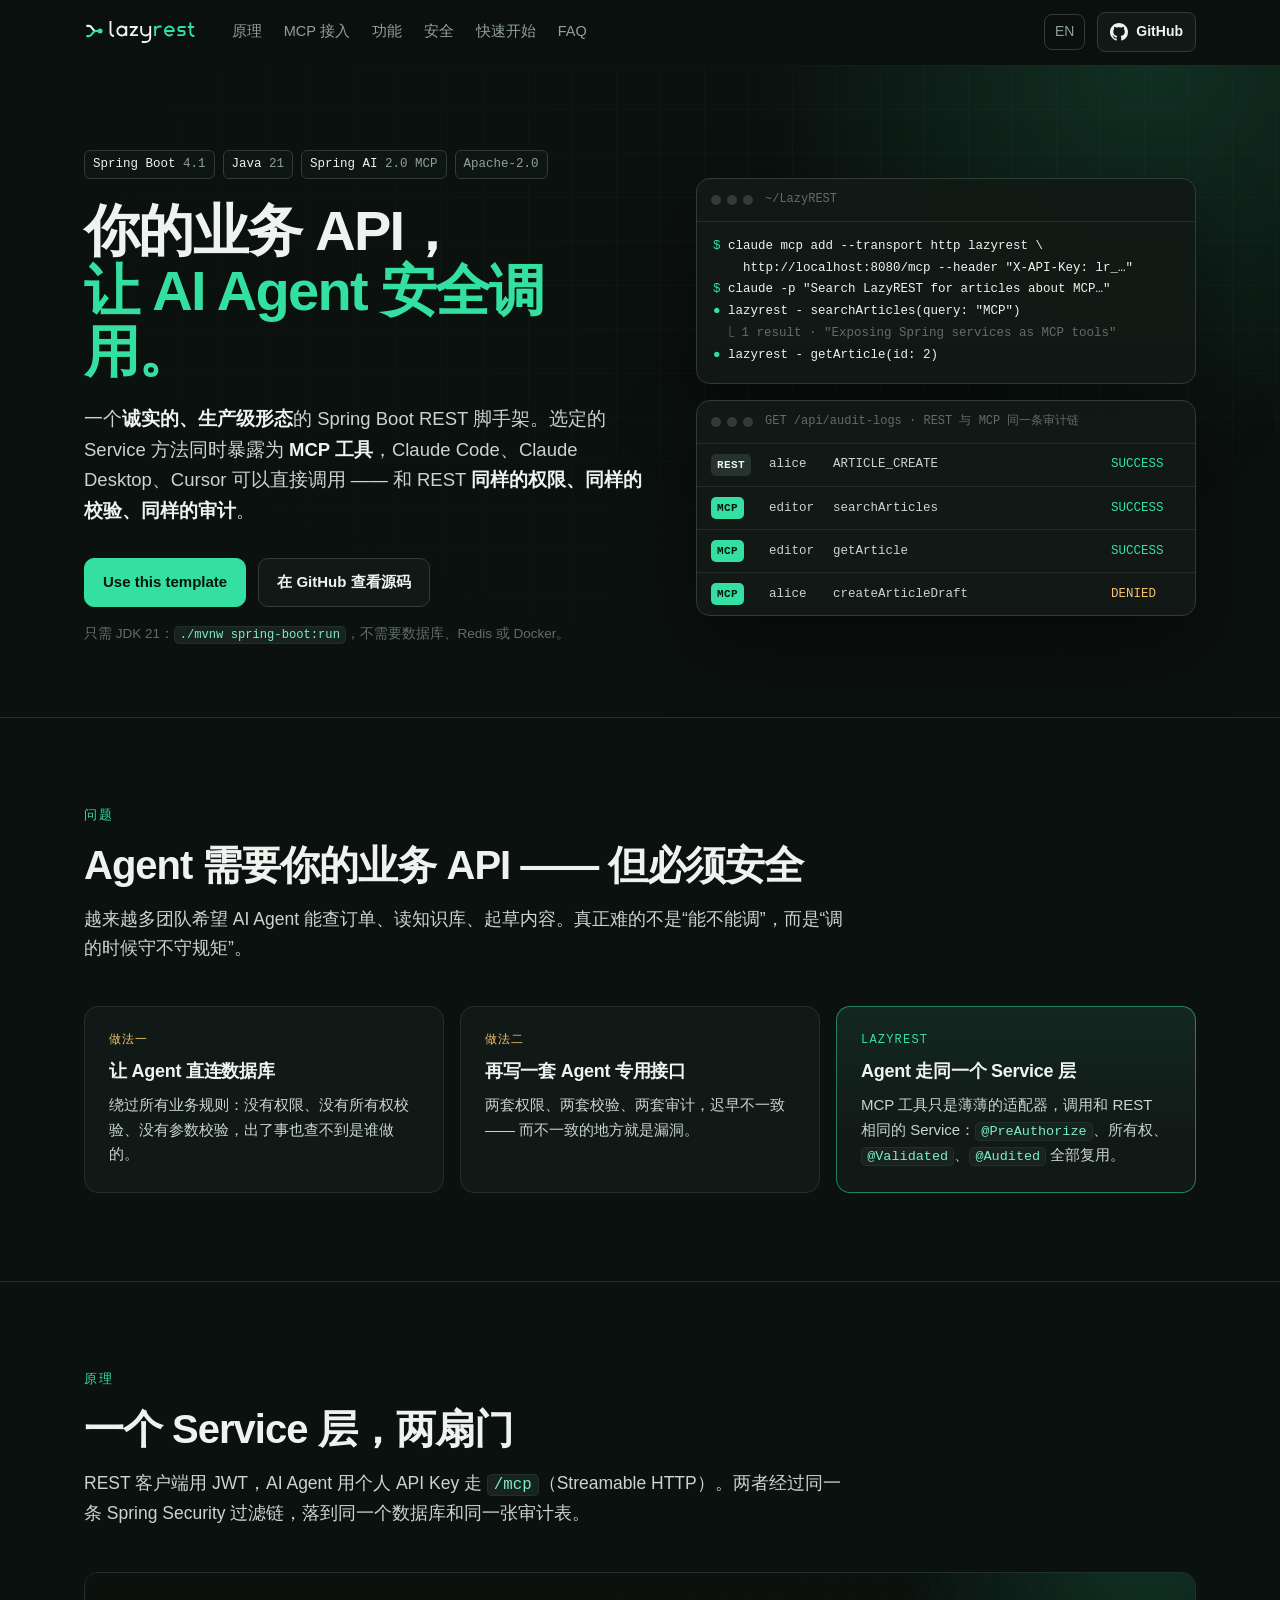
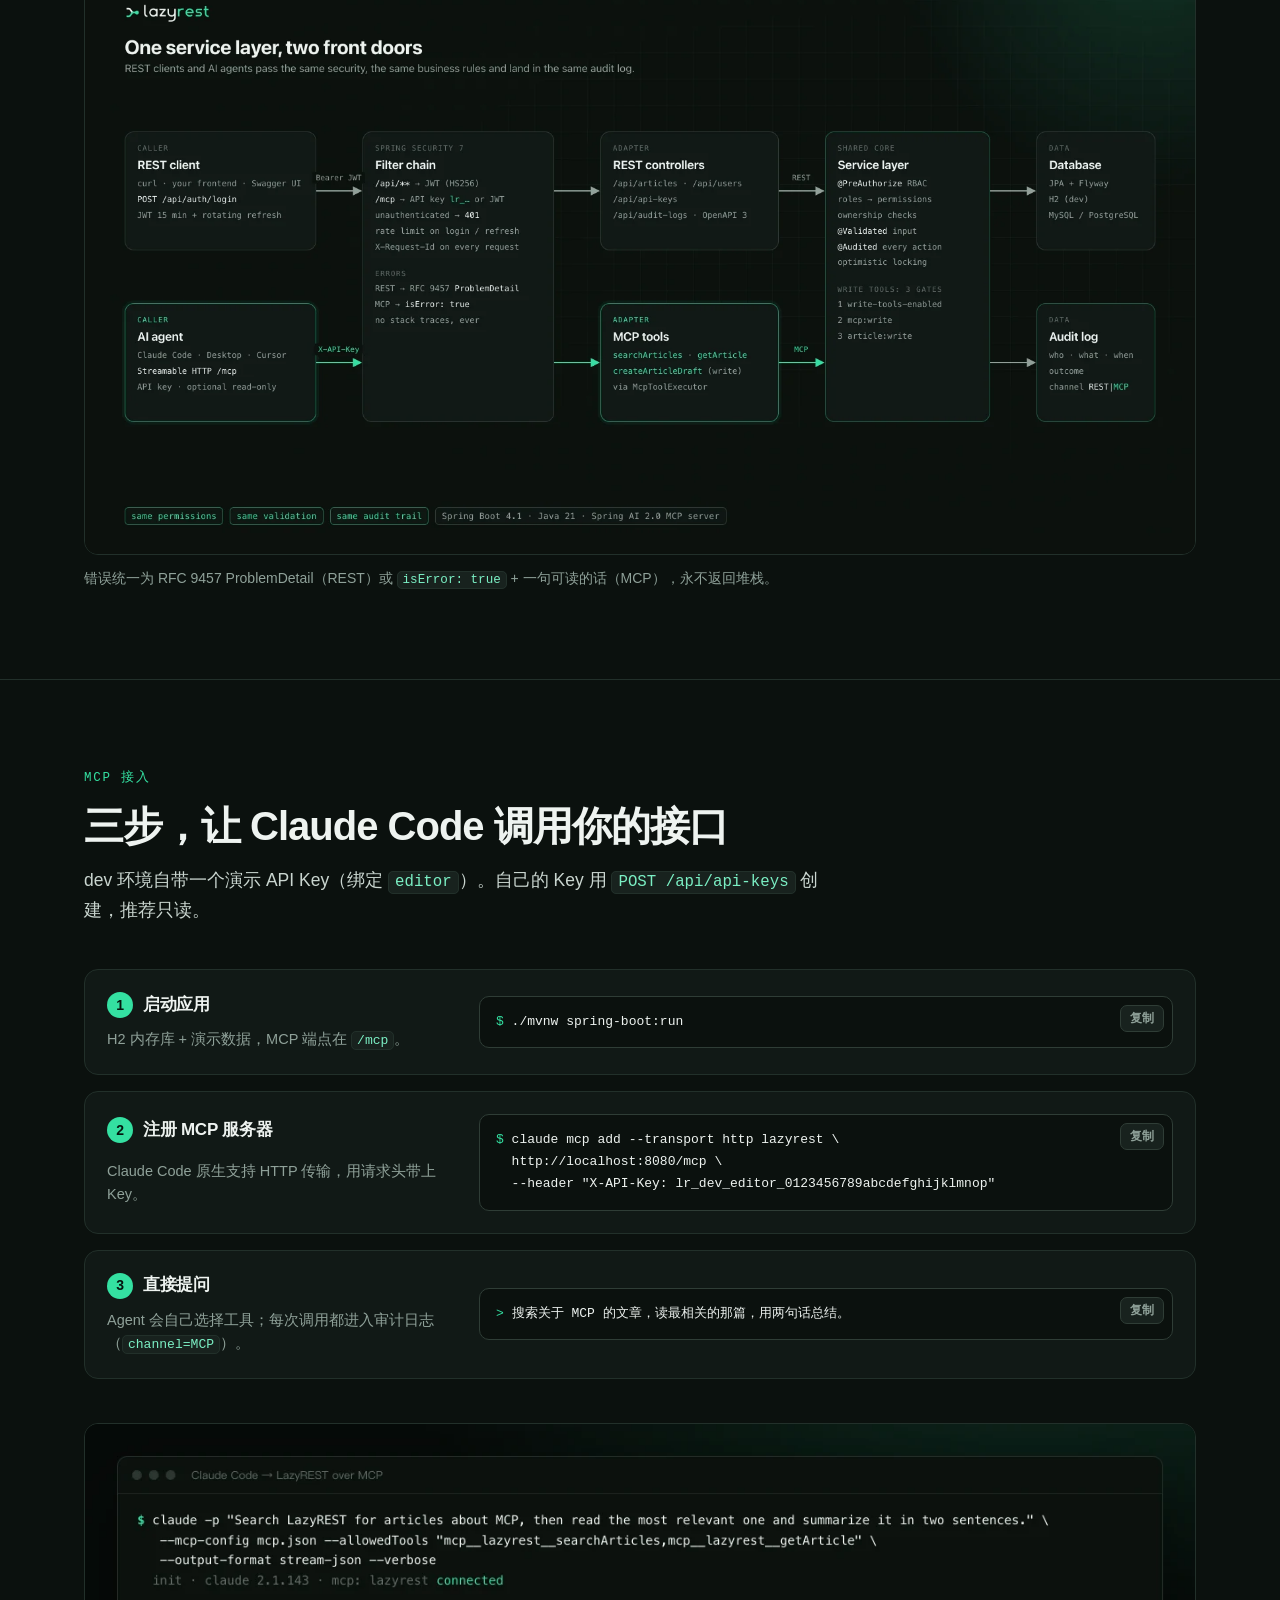
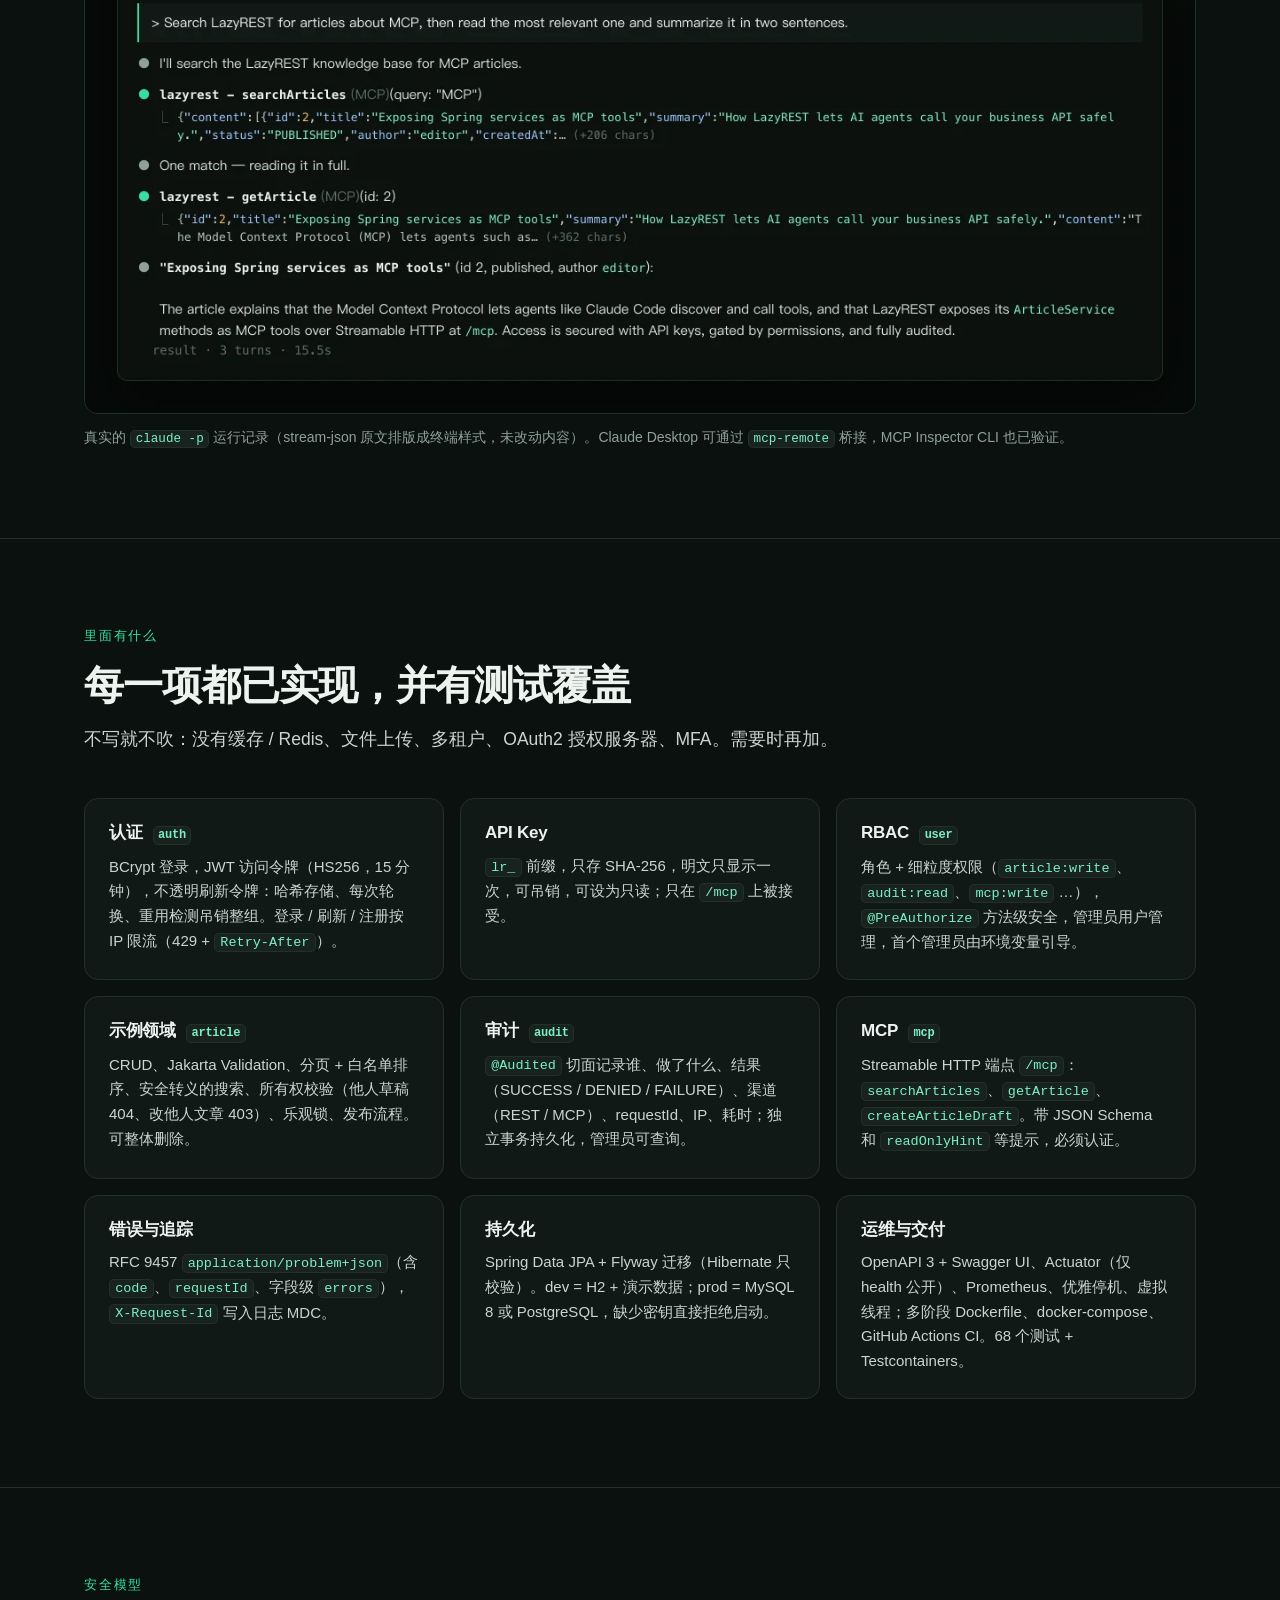
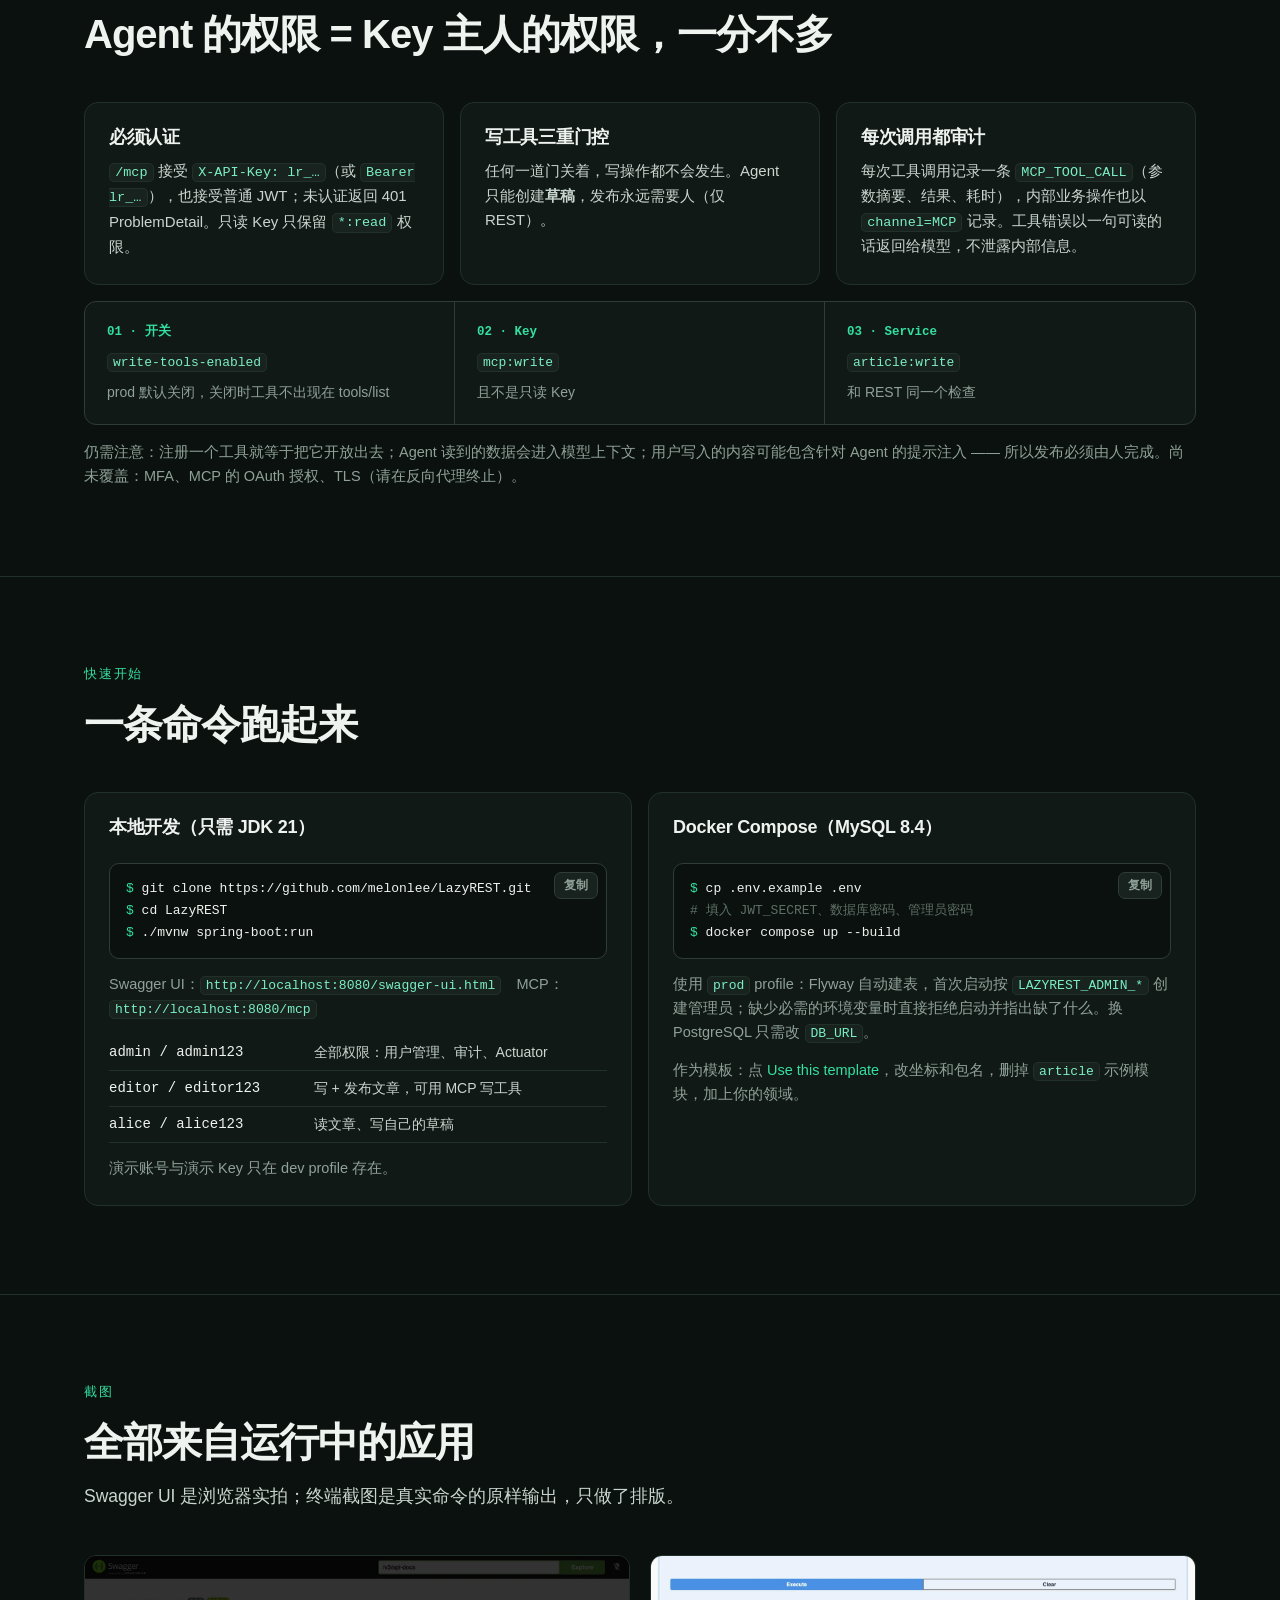
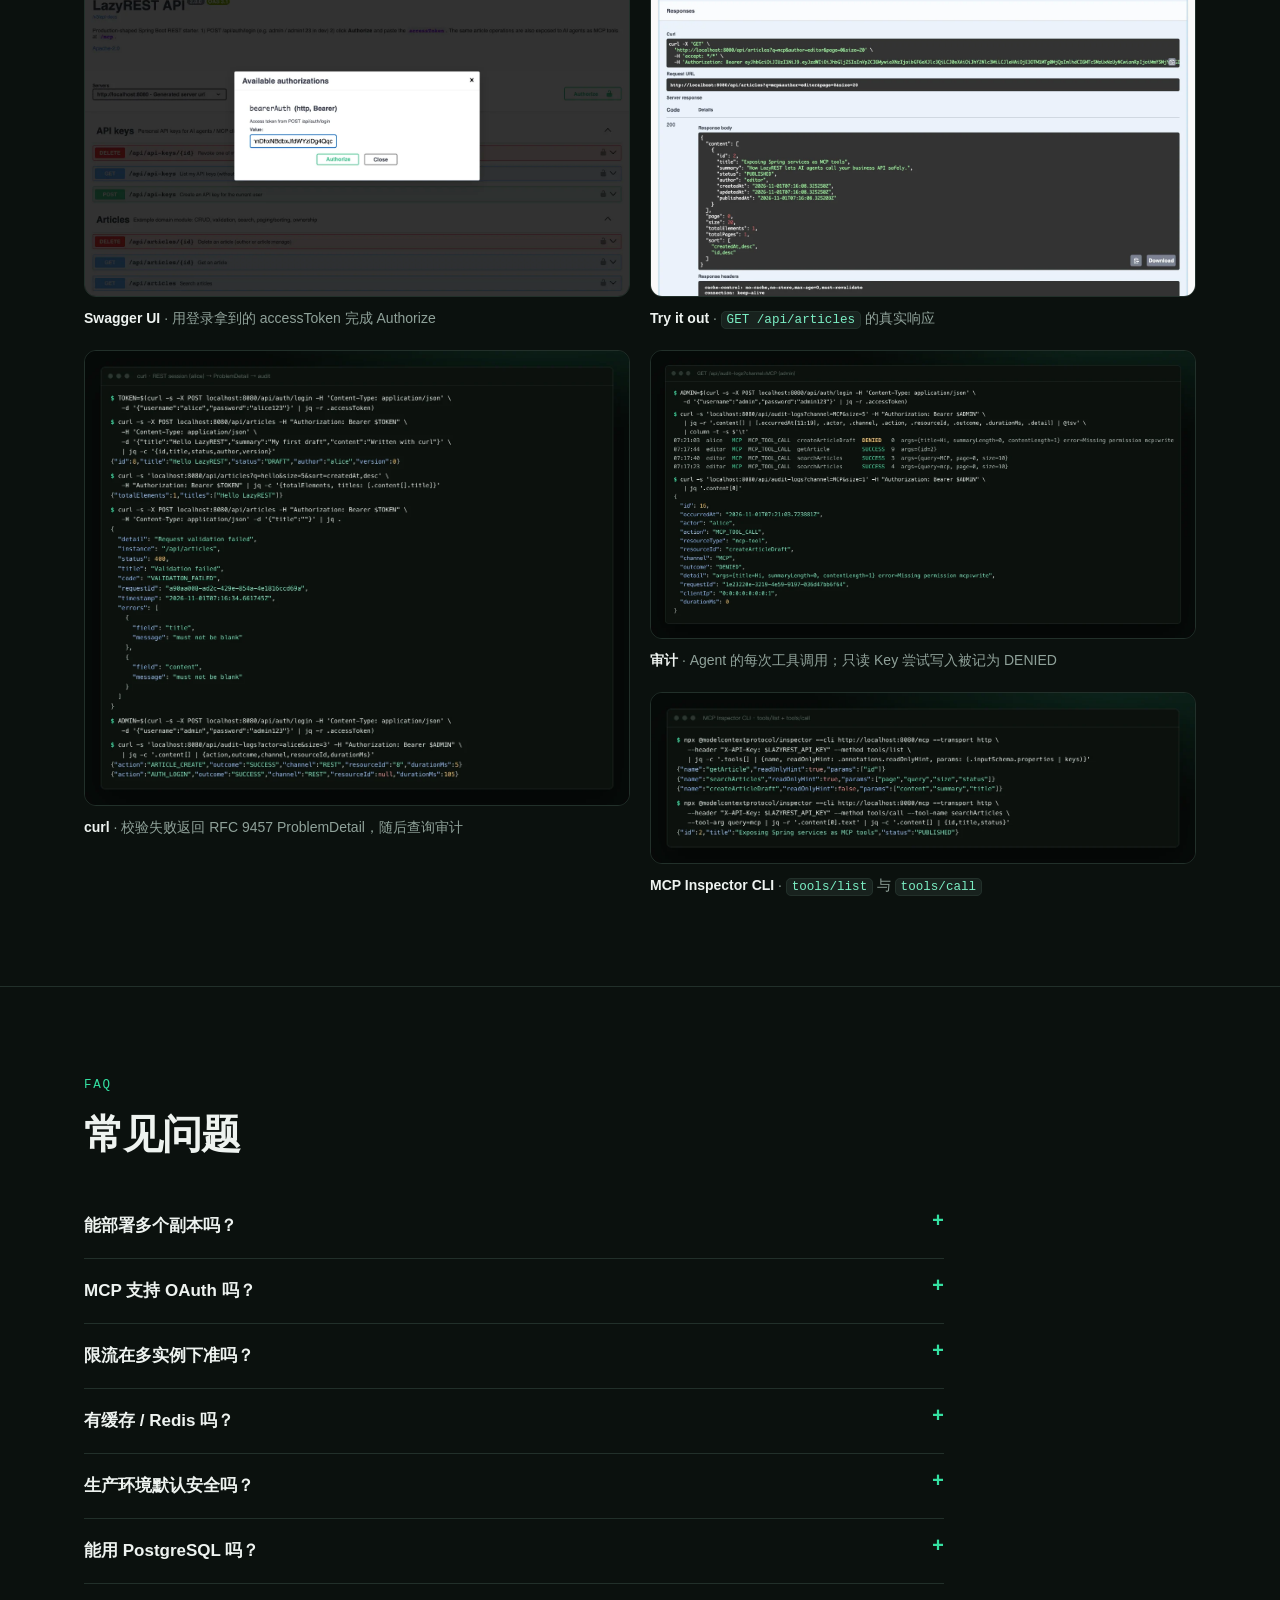
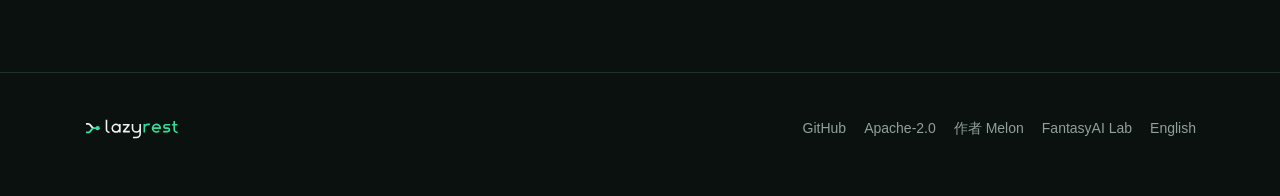
==== website/index.html @ a3464ba6 "feat(website): add static bilingual landing page (zh primary, en) No build step, no external request" ====
<!doctype html>
<html lang="zh-CN">
<head>
  <meta charset="utf-8" />
  <meta name="viewport" content="width=device-width, initial-scale=1" />
  <title>LazyREST：你的业务 API，让 AI Agent 安全调用 · Spring Boot + MCP 脚手架</title>
  <meta name="description" content="LazyREST 是一个诚实的、生产级形态的 Spring Boot 4.1 / Java 21 REST 脚手架：接口同时是 MCP 工具，Claude Code 等 AI Agent 可以安全调用 —— 同样的权限，同样的审计。JWT + 刷新令牌、API Key、RBAC、RFC 9457、Flyway、Docker，开箱即用。" />
  <meta name="theme-color" content="#0B110E" />
  <meta name="color-scheme" content="dark" />

  <link rel="canonical" href="https://melonlee.github.io/LazyREST/" />
  <link rel="alternate" hreflang="zh-CN" href="https://melonlee.github.io/LazyREST/" />
  <link rel="alternate" hreflang="en" href="https://melonlee.github.io/LazyREST/en/" />
  <link rel="alternate" hreflang="x-default" href="https://melonlee.github.io/LazyREST/" />
  <meta property="og:type" content="website" />
  <meta property="og:url" content="https://melonlee.github.io/LazyREST/" />
  <meta property="og:site_name" content="LazyREST" />
  <meta property="og:locale" content="zh_CN" />
  <meta property="og:locale:alternate" content="en_US" />
  <meta property="og:title" content="LazyREST：你的业务 API，让 AI Agent 安全调用" />
  <meta property="og:description" content="Spring Boot 4.1 REST 脚手架，接口同时是 MCP 工具 —— 同样的权限，同样的审计。" />
  <meta property="og:image" content="https://melonlee.github.io/LazyREST/assets/lazyrest-social-preview.png" />
  <meta property="og:image:width" content="1280" />
  <meta property="og:image:height" content="640" />
  <meta property="og:image:alt" content="LazyREST：Your REST API, ready for AI agents" />
  <meta name="twitter:card" content="summary_large_image" />
  <meta name="twitter:title" content="LazyREST：你的业务 API，让 AI Agent 安全调用" />
  <meta name="twitter:description" content="Spring Boot 4.1 REST 脚手架，接口同时是 MCP 工具 —— 同样的权限，同样的审计。" />
  <meta name="twitter:image" content="https://melonlee.github.io/LazyREST/assets/lazyrest-social-preview.png" />

  <link rel="icon" href="assets/favicon.svg" type="image/svg+xml" />
  <link rel="apple-touch-icon" href="assets/apple-touch-icon.png" />
  <link rel="stylesheet" href="assets/site.css" />
  <script src="assets/site.js" defer></script>
</head>
<body>
  <a class="skip" href="#main">跳到正文</a>

  <header class="site-header">
    <nav class="wrap nav" aria-label="主导航">
      <a class="brand" href="./" aria-label="LazyREST 首页"><img src="assets/lazyrest-logo-dark.svg" alt="LazyREST" width="124" height="29" /></a>
      <div class="nav-links">
        <a href="#how">原理</a>
        <a href="#mcp">MCP 接入</a>
        <a href="#inside">功能</a>
        <a href="#security">安全</a>
        <a href="#quickstart">快速开始</a>
        <a href="#faq">FAQ</a>
      </div>
      <div class="nav-right">
        <a class="lang" href="en/" hreflang="en" lang="en">EN</a>
        <a class="btn sm" href="https://github.com/melonlee/LazyREST">
          <svg viewBox="0 0 16 16" aria-hidden="true"><path fill="currentColor" d="M8 0C3.58 0 0 3.58 0 8c0 3.54 2.29 6.53 5.47 7.59.4.07.55-.17.55-.38 0-.19-.01-.82-.01-1.49-2.01.37-2.53-.49-2.69-.94-.09-.23-.48-.94-.82-1.13-.28-.15-.68-.52-.01-.53.63-.01 1.08.58 1.23.82.72 1.21 1.87.87 2.33.66.07-.52.28-.87.51-1.07-1.78-.2-3.64-.89-3.64-3.95 0-.87.31-1.59.82-2.15-.08-.2-.36-1.02.08-2.12 0 0 .67-.21 2.2.82.64-.18 1.32-.27 2-.27.68 0 1.36.09 2 .27 1.53-1.04 2.2-.82 2.2-.82.44 1.1.16 1.92.08 2.12.51.56.82 1.27.82 2.15 0 3.07-1.87 3.75-3.65 3.95.29.25.54.73.54 1.48 0 1.07-.01 1.93-.01 2.2 0 .21.15.46.55.38A8.013 8.013 0 0016 8c0-4.42-3.58-8-8-8z"/></svg>
          <span class="gh-text">GitHub</span>
        </a>
      </div>
    </nav>
  </header>

  <main id="main">
    <div class="hero">
      <div class="wrap">
        <div>
          <div class="eyebrow"><span><b>Spring Boot</b> 4.1</span><span><b>Java</b> 21</span><span><b>Spring AI</b> 2.0 MCP</span><span>Apache-2.0</span></div>
          <h1>你的业务 API，<br /><em>让 AI Agent 安全调用。</em></h1>
          <p class="lead">一个<b>诚实的、生产级形态</b>的 Spring Boot REST 脚手架。选定的 Service 方法同时暴露为 <b>MCP 工具</b>，Claude Code、Claude Desktop、Cursor 可以直接调用 —— 和 REST <b>同样的权限、同样的校验、同样的审计</b>。</p>
          <div class="cta">
            <a class="btn primary" href="https://github.com/melonlee/LazyREST/generate">Use this template</a>
            <a class="btn" href="https://github.com/melonlee/LazyREST">在 GitHub 查看源码</a>
          </div>
          <p class="note">只需 JDK 21：<code>./mvnw spring-boot:run</code>，不需要数据库、Redis 或 Docker。</p>
        </div>
        <div class="hero-stack">
          <div class="card term">
            <div class="card-head"><span class="dots"><i></i><i></i><i></i></span><span>~/LazyREST</span></div>
<pre><span class="p">$</span> claude mcp add --transport http lazyrest \
    http://localhost:8080/mcp --header "X-API-Key: lr_…"
<span class="p">$</span> claude -p "Search LazyREST for articles about MCP…"
<span class="m">●</span> lazyrest - searchArticles(query: "MCP")
<span class="c">  ⎿ 1 result · "Exposing Spring services as MCP tools"</span>
<span class="m">●</span> lazyrest - getArticle(id: 2)</pre>
          </div>
          <div class="card">
            <div class="card-head"><span class="dots"><i></i><i></i><i></i></span><span>GET /api/audit-logs · REST 与 MCP 同一条审计链</span></div>
            <div class="audit-rows" role="table" aria-label="审计日志示例（真实记录）">
              <div class="row" role="row"><span class="tag rest">REST</span><span>alice</span><span>ARTICLE_CREATE</span><span class="ok">SUCCESS</span></div>
              <div class="row" role="row"><span class="tag mcp">MCP</span><span>editor</span><span>searchArticles</span><span class="ok">SUCCESS</span></div>
              <div class="row" role="row"><span class="tag mcp">MCP</span><span>editor</span><span>getArticle</span><span class="ok">SUCCESS</span></div>
              <div class="row" role="row"><span class="tag mcp">MCP</span><span>alice</span><span>createArticleDraft</span><span class="deny">DENIED</span></div>
            </div>
          </div>
        </div>
      </div>
    </div>

    <section id="problem">
      <div class="wrap">
        <p class="kicker">问题</p>
        <h2 class="sec-title">Agent 需要你的业务 API —— 但必须安全</h2>
        <p class="sec-lead">越来越多团队希望 AI Agent 能查订单、读知识库、起草内容。真正难的不是“能不能调”，而是“调的时候守不守规矩”。</p>
        <div class="grid g3">
          <div class="tile bad"><div class="label">做法一</div><h3>让 Agent 直连数据库</h3><p>绕过所有业务规则：没有权限、没有所有权校验、没有参数校验，出了事也查不到是谁做的。</p></div>
          <div class="tile bad"><div class="label">做法二</div><h3>再写一套 Agent 专用接口</h3><p>两套权限、两套校验、两套审计，迟早不一致 —— 而不一致的地方就是漏洞。</p></div>
          <div class="tile good"><div class="label">LazyREST</div><h3>Agent 走同一个 Service 层</h3><p>MCP 工具只是薄薄的适配器，调用和 REST 相同的 Service：<code>@PreAuthorize</code>、所有权、<code>@Validated</code>、<code>@Audited</code> 全部复用。</p></div>
        </div>
      </div>
    </section>

    <section id="how">
      <div class="wrap">
        <p class="kicker">原理</p>
        <h2 class="sec-title">一个 Service 层，两扇门</h2>
        <p class="sec-lead">REST 客户端用 JWT，AI Agent 用个人 API Key 走 <code>/mcp</code>（Streamable HTTP）。两者经过同一条 Spring Security 过滤链，落到同一个数据库和同一张审计表。</p>
        <figure class="figure">
          <img src="assets/architecture.webp" width="1680" height="880" loading="lazy" alt="架构图：REST 客户端与 AI Agent 经过 Spring Security 过滤链（JWT / API Key、RBAC），进入 REST 控制器或 MCP 工具，再调用同一个 Service 层，最终写入数据库与审计日志" />
          <figcaption>错误统一为 RFC 9457 ProblemDetail（REST）或 <code>isError: true</code> + 一句可读的话（MCP），永不返回堆栈。</figcaption>
        </figure>
      </div>
    </section>

    <section id="mcp">
      <div class="wrap">
        <p class="kicker">MCP 接入</p>
        <h2 class="sec-title">三步，让 Claude Code 调用你的接口</h2>
        <p class="sec-lead">dev 环境自带一个演示 API Key（绑定 <code>editor</code>）。自己的 Key 用 <code>POST /api/api-keys</code> 创建，推荐只读。</p>
        <div class="steps">
          <div class="step">
            <h3>启动应用</h3>
            <p>H2 内存库 + 演示数据，MCP 端点在 <code>/mcp</code>。</p>
            <div class="code"><pre><span class="p">$ </span>./mvnw spring-boot:run</pre></div>
          </div>
          <div class="step">
            <h3>注册 MCP 服务器</h3>
            <p>Claude Code 原生支持 HTTP 传输，用请求头带上 Key。</p>
            <div class="code"><pre><span class="p">$ </span>claude mcp add --transport http lazyrest \
  http://localhost:8080/mcp \
  --header "X-API-Key: lr_dev_editor_0123456789abcdefghijklmnop"</pre></div>
          </div>
          <div class="step">
            <h3>直接提问</h3>
            <p>Agent 会自己选择工具；每次调用都进入审计日志（<code>channel=MCP</code>）。</p>
            <div class="code"><pre><span class="p">&gt; </span>搜索关于 MCP 的文章，读最相关的那篇，用两句话总结。</pre></div>
          </div>
        </div>
        <figure class="figure">
          <img src="assets/claude-code-mcp.webp" width="1252" height="664" loading="lazy" alt="真实的 Claude Code 会话：调用 lazyrest 的 searchArticles 和 getArticle 工具并给出总结" />
          <figcaption>真实的 <code>claude -p</code> 运行记录（stream-json 原文排版成终端样式，未改动内容）。Claude Desktop 可通过 <code>mcp-remote</code> 桥接，MCP Inspector CLI 也已验证。</figcaption>
        </figure>
      </div>
    </section>

    <section id="inside">
      <div class="wrap">
        <p class="kicker">里面有什么</p>
        <h2 class="sec-title">每一项都已实现，并有测试覆盖</h2>
        <p class="sec-lead">不写就不吹：没有缓存 / Redis、文件上传、多租户、OAuth2 授权服务器、MFA。需要时再加。</p>
        <div class="feat">
          <div class="tile"><h3>认证 <code>auth</code></h3><p>BCrypt 登录，JWT 访问令牌（HS256，15 分钟），不透明刷新令牌：哈希存储、每次轮换、重用检测吊销整组。登录 / 刷新 / 注册按 IP 限流（429 + <code>Retry-After</code>）。</p></div>
          <div class="tile"><h3>API Key</h3><p><code>lr_</code> 前缀，只存 SHA-256，明文只显示一次，可吊销，可设为只读；只在 <code>/mcp</code> 上被接受。</p></div>
          <div class="tile"><h3>RBAC <code>user</code></h3><p>角色 + 细粒度权限（<code>article:write</code>、<code>audit:read</code>、<code>mcp:write</code> …），<code>@PreAuthorize</code> 方法级安全，管理员用户管理，首个管理员由环境变量引导。</p></div>
          <div class="tile"><h3>示例领域 <code>article</code></h3><p>CRUD、Jakarta Validation、分页 + 白名单排序、安全转义的搜索、所有权校验（他人草稿 404、改他人文章 403）、乐观锁、发布流程。可整体删除。</p></div>
          <div class="tile"><h3>审计 <code>audit</code></h3><p><code>@Audited</code> 切面记录谁、做了什么、结果（SUCCESS / DENIED / FAILURE）、渠道（REST / MCP）、requestId、IP、耗时；独立事务持久化，管理员可查询。</p></div>
          <div class="tile"><h3>MCP <code>mcp</code></h3><p>Streamable HTTP 端点 <code>/mcp</code>：<code>searchArticles</code>、<code>getArticle</code>、<code>createArticleDraft</code>。带 JSON Schema 和 <code>readOnlyHint</code> 等提示，必须认证。</p></div>
          <div class="tile"><h3>错误与追踪</h3><p>RFC 9457 <code>application/problem+json</code>（含 <code>code</code>、<code>requestId</code>、字段级 <code>errors</code>），<code>X-Request-Id</code> 写入日志 MDC。</p></div>
          <div class="tile"><h3>持久化</h3><p>Spring Data JPA + Flyway 迁移（Hibernate 只校验）。dev = H2 + 演示数据；prod = MySQL 8 或 PostgreSQL，缺少密钥直接拒绝启动。</p></div>
          <div class="tile"><h3>运维与交付</h3><p>OpenAPI 3 + Swagger UI、Actuator（仅 health 公开）、Prometheus、优雅停机、虚拟线程；多阶段 Dockerfile、docker-compose、GitHub Actions CI。68 个测试 + Testcontainers。</p></div>
        </div>
      </div>
    </section>

    <section id="security">
      <div class="wrap">
        <p class="kicker">安全模型</p>
        <h2 class="sec-title">Agent 的权限 = Key 主人的权限，一分不多</h2>
        <div class="grid g3">
          <div class="tile"><h3>必须认证</h3><p><code>/mcp</code> 接受 <code>X-API-Key: lr_…</code>（或 <code>Bearer lr_…</code>），也接受普通 JWT；未认证返回 401 ProblemDetail。只读 Key 只保留 <code>*:read</code> 权限。</p></div>
          <div class="tile"><h3>写工具三重门控</h3><p>任何一道门关着，写操作都不会发生。Agent 只能创建<b>草稿</b>，发布永远需要人（仅 REST）。</p></div>
          <div class="tile"><h3>每次调用都审计</h3><p>每次工具调用记录一条 <code>MCP_TOOL_CALL</code>（参数摘要、结果、耗时），内部业务操作也以 <code>channel=MCP</code> 记录。工具错误以一句可读的话返回给模型，不泄露内部信息。</p></div>
        </div>
        <div class="gates">
              <div class="gate"><b>01 · 开关</b><code>write-tools-enabled</code><p>prod 默认关闭，关闭时工具不出现在 tools/list</p></div>
              <div class="gate"><b>02 · Key</b><code>mcp:write</code><p>且不是只读 Key</p></div>
              <div class="gate"><b>03 · Service</b><code>article:write</code><p>和 REST 同一个检查</p></div>
            </div>
        <p class="honest">仍需注意：注册一个工具就等于把它开放出去；Agent 读到的数据会进入模型上下文；用户写入的内容可能包含针对 Agent 的提示注入 —— 所以发布必须由人完成。尚未覆盖：MFA、MCP 的 OAuth 授权、TLS（请在反向代理终止）。</p>
      </div>
    </section>

    <section id="quickstart">
      <div class="wrap">
        <p class="kicker">快速开始</p>
        <h2 class="sec-title">一条命令跑起来</h2>
        <div class="qs">
          <div class="tile">
            <h3>本地开发（只需 JDK 21）</h3>
            <div class="code"><pre><span class="p">$ </span>git clone https://github.com/melonlee/LazyREST.git
<span class="p">$ </span>cd LazyREST
<span class="p">$ </span>./mvnw spring-boot:run</pre></div>
            <p>Swagger UI：<code>http://localhost:8080/swagger-ui.html</code>　MCP：<code>http://localhost:8080/mcp</code></p>
            <table class="users"><tbody>
              <tr><td>admin / admin123</td><td>全部权限：用户管理、审计、Actuator</td></tr>
              <tr><td>editor / editor123</td><td>写 + 发布文章，可用 MCP 写工具</td></tr>
              <tr><td>alice / alice123</td><td>读文章、写自己的草稿</td></tr>
            </tbody></table>
            <p>演示账号与演示 Key 只在 dev profile 存在。</p>
          </div>
          <div class="tile">
            <h3>Docker Compose（MySQL 8.4）</h3>
            <div class="code"><pre><span class="p">$ </span>cp .env.example .env
<span class="c"># 填入 JWT_SECRET、数据库密码、管理员密码</span>
<span class="p">$ </span>docker compose up --build</pre></div>
            <p>使用 <code>prod</code> profile：Flyway 自动建表，首次启动按 <code>LAZYREST_ADMIN_*</code> 创建管理员；缺少必需的环境变量时直接拒绝启动并指出缺了什么。换 PostgreSQL 只需改 <code>DB_URL</code>。</p>
            <p>作为模板：点 <a href="https://github.com/melonlee/LazyREST/generate">Use this template</a>，改坐标和包名，删掉 <code>article</code> 示例模块，加上你的领域。</p>
          </div>
        </div>
      </div>
    </section>

    <section id="screenshots">
      <div class="wrap">
        <p class="kicker">截图</p>
        <h2 class="sec-title">全部来自运行中的应用</h2>
        <p class="sec-lead">Swagger UI 是浏览器实拍；终端截图是真实命令的原样输出，只做了排版。</p>
        <div class="shots">
          <figure><img src="assets/swagger-authorize.webp" width="1440" height="900" loading="lazy" alt="Swagger UI 的 Authorize 对话框，粘贴登录得到的 accessToken" /><figcaption><b>Swagger UI</b> · 用登录拿到的 accessToken 完成 Authorize</figcaption></figure>
          <figure><img src="assets/swagger-execute.webp" width="1440" height="900" loading="lazy" alt="Swagger UI 中执行 GET /api/articles 的真实响应" /><figcaption><b>Try it out</b> · <code>GET /api/articles</code> 的真实响应</figcaption></figure>
          <figure><img src="assets/terminal-curl.webp" width="1252" height="1045" loading="lazy" alt="curl 会话：登录、创建草稿、搜索、校验失败返回 ProblemDetail、管理员查询审计" /><figcaption><b>curl</b> · 校验失败返回 RFC 9457 ProblemDetail，随后查询审计</figcaption></figure>
          <div class="stack"><figure><img src="assets/terminal-audit.webp" width="1412" height="743" loading="lazy" alt="审计日志中的 MCP 工具调用，包括一次被拒绝的写操作" /><figcaption><b>审计</b> · Agent 的每次工具调用；只读 Key 尝试写入被记为 DENIED</figcaption></figure>
          <figure><img src="assets/terminal-inspector.webp" width="1252" height="393" loading="lazy" alt="MCP Inspector CLI 的 tools/list 与 tools/call 输出" /><figcaption><b>MCP Inspector CLI</b> · <code>tools/list</code> 与 <code>tools/call</code></figcaption></figure></div>
        </div>
      </div>
    </section>

    <section id="faq">
      <div class="wrap">
        <p class="kicker">FAQ</p>
        <h2 class="sec-title">常见问题</h2>
        <div class="faq">
          <details><summary>能部署多个副本吗？</summary><p>REST 部分完全无状态，可以。MCP 的 Streamable HTTP 会话保存在内存里：多副本时请开启粘性会话，或者切换到 <code>protocol: STATELESS</code>（同时把 <code>McpServerConfig</code> 的传输 Bean 换成无状态版本）。</p></details>
          <details><summary>MCP 支持 OAuth 吗？</summary><p>还不支持。目前用个人 API Key（或普通 JWT）认证。MCP 的 OAuth 2.1 授权在路线图上；在有授权服务器之前，LazyREST 刻意不在 <code>WWW-Authenticate</code> 里声明 OAuth 元数据，以免客户端尝试一个无法完成的登录流程。</p></details>
          <details><summary>限流在多实例下准吗？</summary><p>不准 —— 登录 / 刷新 / 注册的限流是单实例内存实现，每个实例单独计数。需要全局限流时，可换成 Bucket4j + Redis。</p></details>
          <details><summary>有缓存 / Redis 吗？</summary><p>没有。示例里没有任何东西需要它，所以 v2 不声称有。</p></details>
          <details><summary>生产环境默认安全吗？</summary><p><code>prod</code> profile 下：缺少 <code>JWT_SECRET</code> / 数据库配置直接拒绝启动，dev 假密钥被拒绝，MCP 写工具、自助注册和 Swagger UI 默认关闭，Actuator 只公开 health。</p></details>
          <details><summary>能用 PostgreSQL 吗？</summary><p>可以。把 <code>DB_URL</code> 换成 <code>jdbc:postgresql://host:5432/lazyrest</code>，Flyway 会自动选择 <code>db/migration/postgresql</code>。CI 用 Testcontainers 在 MySQL 8.4 和 PostgreSQL 17 上跑全流程。</p></details>
        </div>
      </div>
    </section>
  </main>

  <footer class="site-footer">
    <div class="wrap">
      <img src="assets/lazyrest-logo-dark.svg" alt="LazyREST" width="94" height="22" loading="lazy" />
      <nav aria-label="页脚">
        <a href="https://github.com/melonlee/LazyREST">GitHub</a>
        <a href="https://github.com/melonlee/LazyREST/blob/HEAD/LICENSE">Apache-2.0</a>
        <a href="https://github.com/melonlee">作者 Melon</a>
        <a href="https://fantasyailab.com/">FantasyAI Lab</a>
        <a href="en/" hreflang="en" lang="en">English</a>
      </nav>
    </div>
  </footer>
</body>
</html>
---- website/assets/site.css ----
/* LazyREST website. Tokens follow docs/assets/brand/src/brand.css. No web fonts, no CDNs. */
:root {
  --ink: #0B110E;
  --ink-2: #111916;
  --ink-3: #18221E;
  --line: #22302A;
  --line-2: #2F3D36;
  --paper: #EEF3F0;
  --text: #C9D5CF;
  --muted: #8FA199;
  --dim: #5E6F67;
  --mint: #34E0A1;
  --mint-2: #7BEFC4;
  --amber: #F5C26B;
  --sans: -apple-system, BlinkMacSystemFont, "Segoe UI", "PingFang SC", "Hiragino Sans GB", "Microsoft YaHei", "Helvetica Neue", Arial, sans-serif;
  --mono: "SF Mono", ui-monospace, Menlo, Consolas, "Liberation Mono", monospace;
  --wrap: 1160px;
  --r: 14px;
}
* { box-sizing: border-box; }
html { scroll-behavior: smooth; -webkit-text-size-adjust: 100%; }
@media (prefers-reduced-motion: reduce) { html { scroll-behavior: auto; } }
body { margin: 0; background: var(--ink); color: var(--text); font: 16px/1.65 var(--sans); -webkit-font-smoothing: antialiased; overflow-x: hidden; }
img { max-width: 100%; height: auto; display: block; }
a { color: var(--mint); text-decoration: none; }
a:hover { text-decoration: underline; text-underline-offset: 3px; }
code, pre, kbd { font-family: var(--mono); }
code { font-size: .9em; color: var(--mint-2); background: var(--ink-3); border: 1px solid var(--line); padding: .08em .38em; border-radius: 5px; overflow-wrap: anywhere; }
h1, h2, h3, h4 { color: var(--paper); line-height: 1.2; margin: 0; letter-spacing: -.015em; }
p { margin: 0; }
.wrap { max-width: var(--wrap); margin: 0 auto; padding: 0 24px; }
.skip { position: absolute; left: -9999px; top: 8px; background: var(--mint); color: var(--ink); padding: 8px 12px; border-radius: 8px; z-index: 100; }
.skip:focus { left: 8px; }
:focus-visible { outline: 2px solid var(--mint); outline-offset: 2px; border-radius: 4px; }

/* header */
.site-header { position: sticky; top: 0; z-index: 50; background: rgba(11,17,14,.82); backdrop-filter: saturate(140%) blur(10px); -webkit-backdrop-filter: saturate(140%) blur(10px); border-bottom: 1px solid transparent; transition: border-color .2s; }
.site-header.scrolled { border-bottom-color: var(--line); }
.nav { display: flex; align-items: center; gap: 28px; height: 64px; }
.brand img { height: 26px; width: auto; }
.nav-links { display: flex; gap: 22px; margin-left: 8px; }
.nav-links a { color: var(--muted); font-size: 14.5px; }
.nav-links a:hover { color: var(--paper); text-decoration: none; }
.nav-right { margin-left: auto; display: flex; align-items: center; gap: 12px; }
.lang { color: var(--muted); font-size: 14px; border: 1px solid var(--line-2); border-radius: 8px; padding: 5px 10px; }
.lang:hover { color: var(--paper); text-decoration: none; border-color: var(--muted); }

/* buttons */
.btn { display: inline-flex; align-items: center; gap: 8px; font-weight: 600; font-size: 15px; border-radius: 10px; padding: 11px 18px; border: 1px solid var(--line-2); color: var(--paper); background: var(--ink-2); white-space: nowrap; }
.btn:hover { text-decoration: none; border-color: var(--muted); }
.btn.primary { background: var(--mint); color: #04150E; border-color: var(--mint); }
.btn.primary:hover { background: var(--mint-2); border-color: var(--mint-2); }
.btn.sm { padding: 7px 12px; font-size: 14px; border-radius: 8px; }
.btn svg { width: 18px; height: 18px; flex: none; }

/* hero */
.hero { position: relative; padding: 84px 0 72px; overflow: hidden; }
.hero::before { content: ""; position: absolute; inset: 0; background-image: linear-gradient(var(--ink-3) 1px, transparent 1px), linear-gradient(90deg, var(--ink-3) 1px, transparent 1px); background-size: 44px 44px; opacity: .5; -webkit-mask-image: radial-gradient(ellipse at 70% 30%, #000, transparent 70%); mask-image: radial-gradient(ellipse at 70% 30%, #000, transparent 70%); pointer-events: none; }
.hero::after { content: ""; position: absolute; width: 900px; height: 900px; right: -320px; top: -460px; background: radial-gradient(circle, rgba(52,224,161,.15), transparent 62%); pointer-events: none; }
.hero .wrap { position: relative; z-index: 1; display: grid; grid-template-columns: minmax(0, 1fr) minmax(0, 500px); gap: 52px; align-items: center; }
.eyebrow { display: inline-flex; flex-wrap: wrap; gap: 8px; font-family: var(--mono); font-size: 12.5px; color: var(--muted); margin-bottom: 22px; }
.eyebrow span { border: 1px solid var(--line-2); border-radius: 6px; padding: 3px 8px; background: rgba(17,25,22,.7); }
.eyebrow b { color: var(--paper); font-weight: 500; }
.hero h1 { font-size: clamp(34px, 4.6vw, 56px); line-height: 1.08; letter-spacing: -.03em; font-weight: 800; }
.hero h1 em { font-style: normal; color: var(--mint); }
.hero .lead { margin-top: 22px; font-size: 18.5px; line-height: 1.65; color: var(--text); max-width: 600px; }
.hero .lead b { color: var(--paper); }
.cta { display: flex; flex-wrap: wrap; gap: 12px; margin-top: 32px; }
.hero .note { margin-top: 16px; font-size: 13.5px; color: var(--dim); }

/* cards / terminal */
.card { background: rgba(17,25,22,.94); border: 1px solid var(--line-2); border-radius: var(--r); overflow: hidden; box-shadow: 0 30px 80px rgba(0,0,0,.4); }
.card-head { display: flex; align-items: center; gap: 8px; padding: 11px 14px; border-bottom: 1px solid var(--line); font-family: var(--mono); font-size: 12px; color: var(--dim); min-width: 0; }
.card-head > span:last-child { overflow: hidden; text-overflow: ellipsis; white-space: nowrap; }
.dots { display: flex; gap: 6px; margin-right: 4px; flex: none; }
.dots i { width: 10px; height: 10px; border-radius: 50%; background: var(--line-2); display: block; }
.term pre { margin: 0; padding: 14px 16px 16px; font-size: 12.5px; line-height: 1.75; color: var(--paper); overflow-x: auto; }
.term .p, .term .m { color: var(--mint); }
.term .c { color: var(--dim); }
.hero-stack { display: grid; gap: 16px; min-width: 0; }
.audit-rows { font-family: var(--mono); font-size: 12.5px; }
.audit-rows .row { display: grid; grid-template-columns: 50px 56px minmax(0, 1fr) 70px; gap: 8px; align-items: center; padding: 10px 14px; border-bottom: 1px solid var(--line); }
.audit-rows .row:last-child { border-bottom: 0; }
.audit-rows .row > span { overflow: hidden; text-overflow: ellipsis; white-space: nowrap; }
.tag { justify-self: start; font-size: 11px; font-weight: 700; letter-spacing: .04em; padding: 2px 6px; border-radius: 5px; }
.tag.rest { color: var(--paper); background: #26332D; }
.tag.mcp { color: #04150E; background: var(--mint); }
.ok { color: var(--mint); }
.deny { color: var(--amber); }

/* sections */
section { padding: 88px 0; border-top: 1px solid var(--line); scroll-margin-top: 64px; }
.kicker { font-family: var(--mono); font-size: 12.5px; letter-spacing: .14em; text-transform: uppercase; color: var(--mint); margin-bottom: 14px; }
.sec-title { font-size: clamp(28px, 3.6vw, 40px); letter-spacing: -.025em; font-weight: 750; max-width: 820px; }
.sec-lead { margin-top: 16px; font-size: 17.5px; color: var(--text); max-width: 760px; }
.grid { display: grid; gap: 16px; margin-top: 44px; }
.g3 { grid-template-columns: repeat(3, minmax(0, 1fr)); }
.g4 { grid-template-columns: repeat(4, minmax(0, 1fr)); }
.g2 { grid-template-columns: repeat(2, minmax(0, 1fr)); }
.tile { background: var(--ink-2); border: 1px solid var(--line); border-radius: var(--r); padding: 24px; min-width: 0; }
.tile h3 { font-size: 18px; margin-bottom: 10px; }
.tile p, .tile li { font-size: 15px; color: var(--text); }
.tile ul { margin: 0; padding-left: 18px; }
.tile li + li { margin-top: 4px; }
.tile .label { font-family: var(--mono); font-size: 12px; color: var(--dim); text-transform: uppercase; letter-spacing: .1em; margin-bottom: 10px; }
.tile.bad .label { color: var(--amber); }
.tile.good { border-color: rgba(52,224,161,.5); background: linear-gradient(180deg, rgba(52,224,161,.07), rgba(52,224,161,0) 70%), var(--ink-2); }
.tile.good .label { color: var(--mint); }
.figure { margin: 44px 0 0; }
.figure img { border-radius: var(--r); border: 1px solid var(--line); background: var(--ink-2); width: 100%; }
.figure figcaption { margin-top: 12px; font-size: 14px; color: var(--muted); }

/* steps */
.steps { display: grid; gap: 16px; margin-top: 44px; grid-template-columns: repeat(3, minmax(0, 1fr)); counter-reset: s; }
.step { background: var(--ink-2); border: 1px solid var(--line); border-radius: var(--r); padding: 22px; min-width: 0; display: flex; flex-direction: column; gap: 12px; }
.step h3 { font-size: 17px; display: flex; align-items: center; gap: 10px; }
.step h3::before { counter-increment: s; content: counter(s); display: inline-grid; place-items: center; width: 26px; height: 26px; border-radius: 50%; background: var(--mint); color: #04150E; font-size: 14px; font-weight: 800; flex: none; }
.step p { font-size: 14.5px; color: var(--muted); }
.code { position: relative; background: var(--ink); border: 1px solid var(--line-2); border-radius: 10px; min-width: 0; }
.code pre { margin: 0; padding: 14px 16px; padding-right: 64px; font-size: 13px; line-height: 1.7; color: var(--paper); overflow-x: auto; white-space: pre; }
.code .p { color: var(--mint); user-select: none; }
.code .c { color: var(--dim); }
.copy { position: absolute; top: 8px; right: 8px; font: 600 12px var(--sans); color: var(--muted); background: var(--ink-3); border: 1px solid var(--line-2); border-radius: 7px; padding: 4px 9px; cursor: pointer; }
.copy:hover { color: var(--paper); border-color: var(--muted); }
.copy.done { color: var(--mint); border-color: var(--mint); }

/* features */
.feat { display: grid; grid-template-columns: repeat(3, minmax(0, 1fr)); gap: 16px; margin-top: 44px; }
.feat .tile h3 { display: flex; align-items: baseline; gap: 10px; font-size: 17px; }
.feat .tile h3 code { font-size: 12px; }

/* security */
.gates { display: grid; grid-template-columns: repeat(3, minmax(0, 1fr)); gap: 0; margin-top: 16px; border: 1px solid var(--line-2); border-radius: 12px; overflow: hidden; }
.gate { padding: 16px; border-right: 1px solid var(--line-2); min-width: 0; }
.gate:last-child { border-right: 0; }
.gate b { display: block; font-family: var(--mono); font-size: 12px; color: var(--mint); margin-bottom: 6px; }
.gate code { font-size: 12px; }
.gate p { font-size: 14px; color: var(--muted); margin-top: 6px; }
.honest { margin-top: 16px; font-size: 14.5px; color: var(--muted); }

/* quick start */
.qs { display: grid; grid-template-columns: repeat(2, minmax(0, 1fr)); gap: 16px; margin-top: 44px; }
.qs .tile { display: flex; flex-direction: column; gap: 14px; }
.qs .tile p { color: var(--muted); font-size: 14.5px; }
.users { width: 100%; border-collapse: collapse; font-size: 14px; }
.users td { padding: 6px 0; border-bottom: 1px solid var(--line); color: var(--text); }
.users td:first-child { font-family: var(--mono); color: var(--paper); padding-right: 12px; white-space: nowrap; }

/* screenshots */
.shots { display: grid; grid-template-columns: repeat(2, minmax(0, 1fr)); gap: 20px; margin-top: 44px; }
.shots figure { margin: 0; min-width: 0; }
.shots img { border-radius: 12px; border: 1px solid var(--line); background: var(--ink-2); width: 100%; }
.shots figcaption { margin-top: 10px; font-size: 14px; color: var(--muted); }
.shots figcaption b { color: var(--paper); font-weight: 600; }
.shots .wide { grid-column: 1 / -1; }

/* faq */
.faq { margin-top: 36px; max-width: 860px; }
.faq details { border-bottom: 1px solid var(--line); padding: 18px 0; }
.faq summary { cursor: pointer; color: var(--paper); font-weight: 600; font-size: 17px; list-style: none; display: flex; justify-content: space-between; gap: 16px; }
.faq summary::-webkit-details-marker { display: none; }
.faq summary::after { content: "+"; color: var(--mint); font-family: var(--mono); font-size: 20px; line-height: 1; }
.faq details[open] summary::after { content: "–"; }
.faq details p { margin-top: 12px; font-size: 15.5px; color: var(--text); }

/* footer */
.site-footer { border-top: 1px solid var(--line); padding: 44px 0 56px; font-size: 14px; color: var(--muted); }
.site-footer .wrap { display: flex; flex-wrap: wrap; justify-content: space-between; gap: 20px; align-items: center; }
.site-footer img { height: 22px; width: auto; }
.site-footer nav { display: flex; flex-wrap: wrap; gap: 18px; }
.site-footer a { color: var(--muted); }
.site-footer a:hover { color: var(--paper); }

/* responsive */
@media (max-width: 1020px) {
  .nav-links { display: none; }
  .hero .wrap { grid-template-columns: minmax(0, 1fr); gap: 44px; }
  .feat, .g4 { grid-template-columns: repeat(2, minmax(0, 1fr)); }
  .steps, .g3 { grid-template-columns: minmax(0, 1fr); }
}
@media (max-width: 720px) {
  .wrap { padding: 0 18px; }
  .hero { padding: 52px 0 56px; }
  .hero .lead { font-size: 16.5px; }
  section { padding: 64px 0; }
  .feat, .g4, .g2, .qs, .shots { grid-template-columns: minmax(0, 1fr); }
  .gates { grid-template-columns: minmax(0, 1fr); }
  .gate { border-right: 0; border-bottom: 1px solid var(--line-2); }
  .gate:last-child { border-bottom: 0; }
  .nav { gap: 12px; }
  .nav-right .gh-text { display: none; }
  .audit-rows .row { grid-template-columns: 46px 50px minmax(0, 1fr) 64px; font-size: 11.5px; padding: 9px 12px; }
  .term pre { font-size: 12px; }
  .cta .btn { flex: 1 1 auto; justify-content: center; }
}

/* layout refinements */
.steps { grid-template-columns: minmax(0, 1fr); }
.step { display: grid; grid-template-columns: minmax(0, 340px) minmax(0, 1fr); gap: 10px 32px; align-items: center; }
.step h3 { grid-column: 1; }
.step p { grid-column: 1; }
.step .code { grid-column: 2; grid-row: 1 / span 2; }
.gates { margin-top: 16px; background: var(--ink-2); }
.gate { padding: 20px 22px; }
.gate b { font-size: 12.5px; }
.gate code { font-size: 13px; }
.shots .stack { display: grid; gap: 20px; align-content: start; min-width: 0; }
@media (max-width: 860px) {
  .step { grid-template-columns: minmax(0, 1fr); }
  .step .code { grid-column: 1; grid-row: auto; }
}
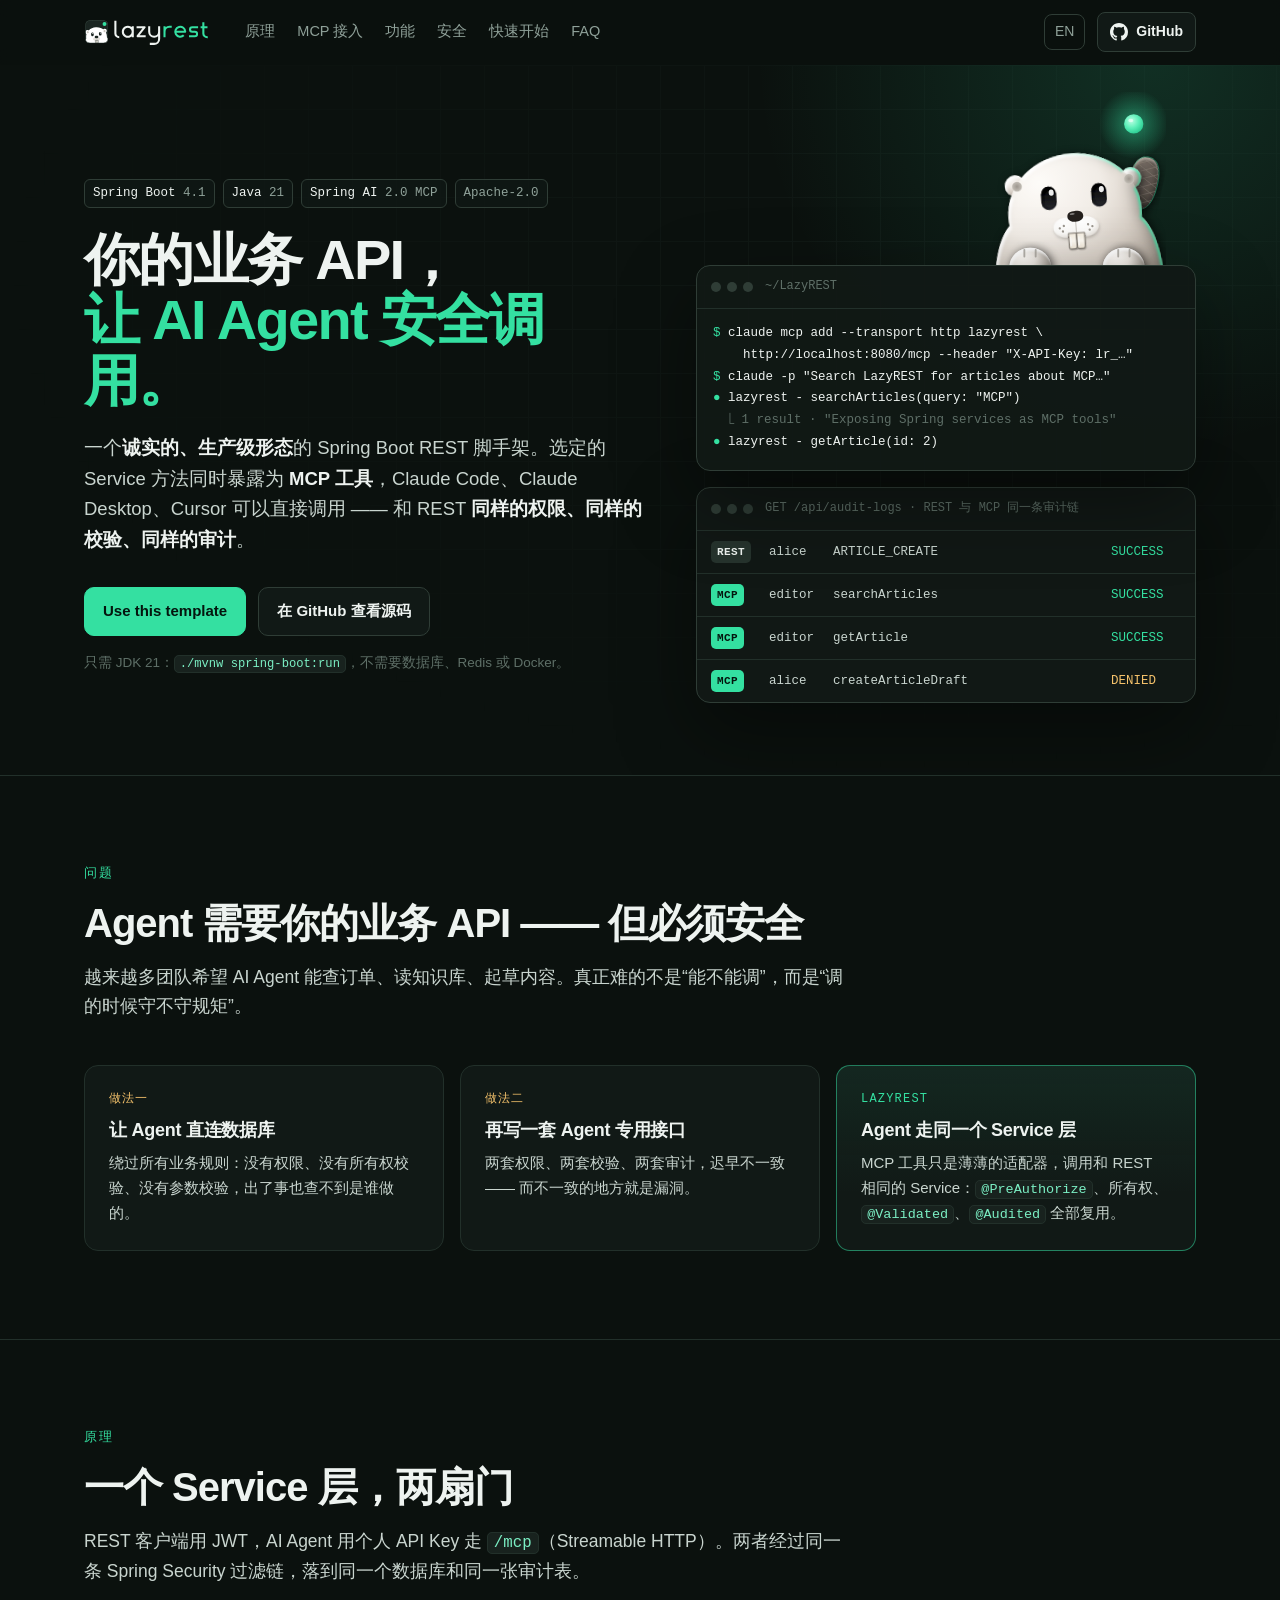
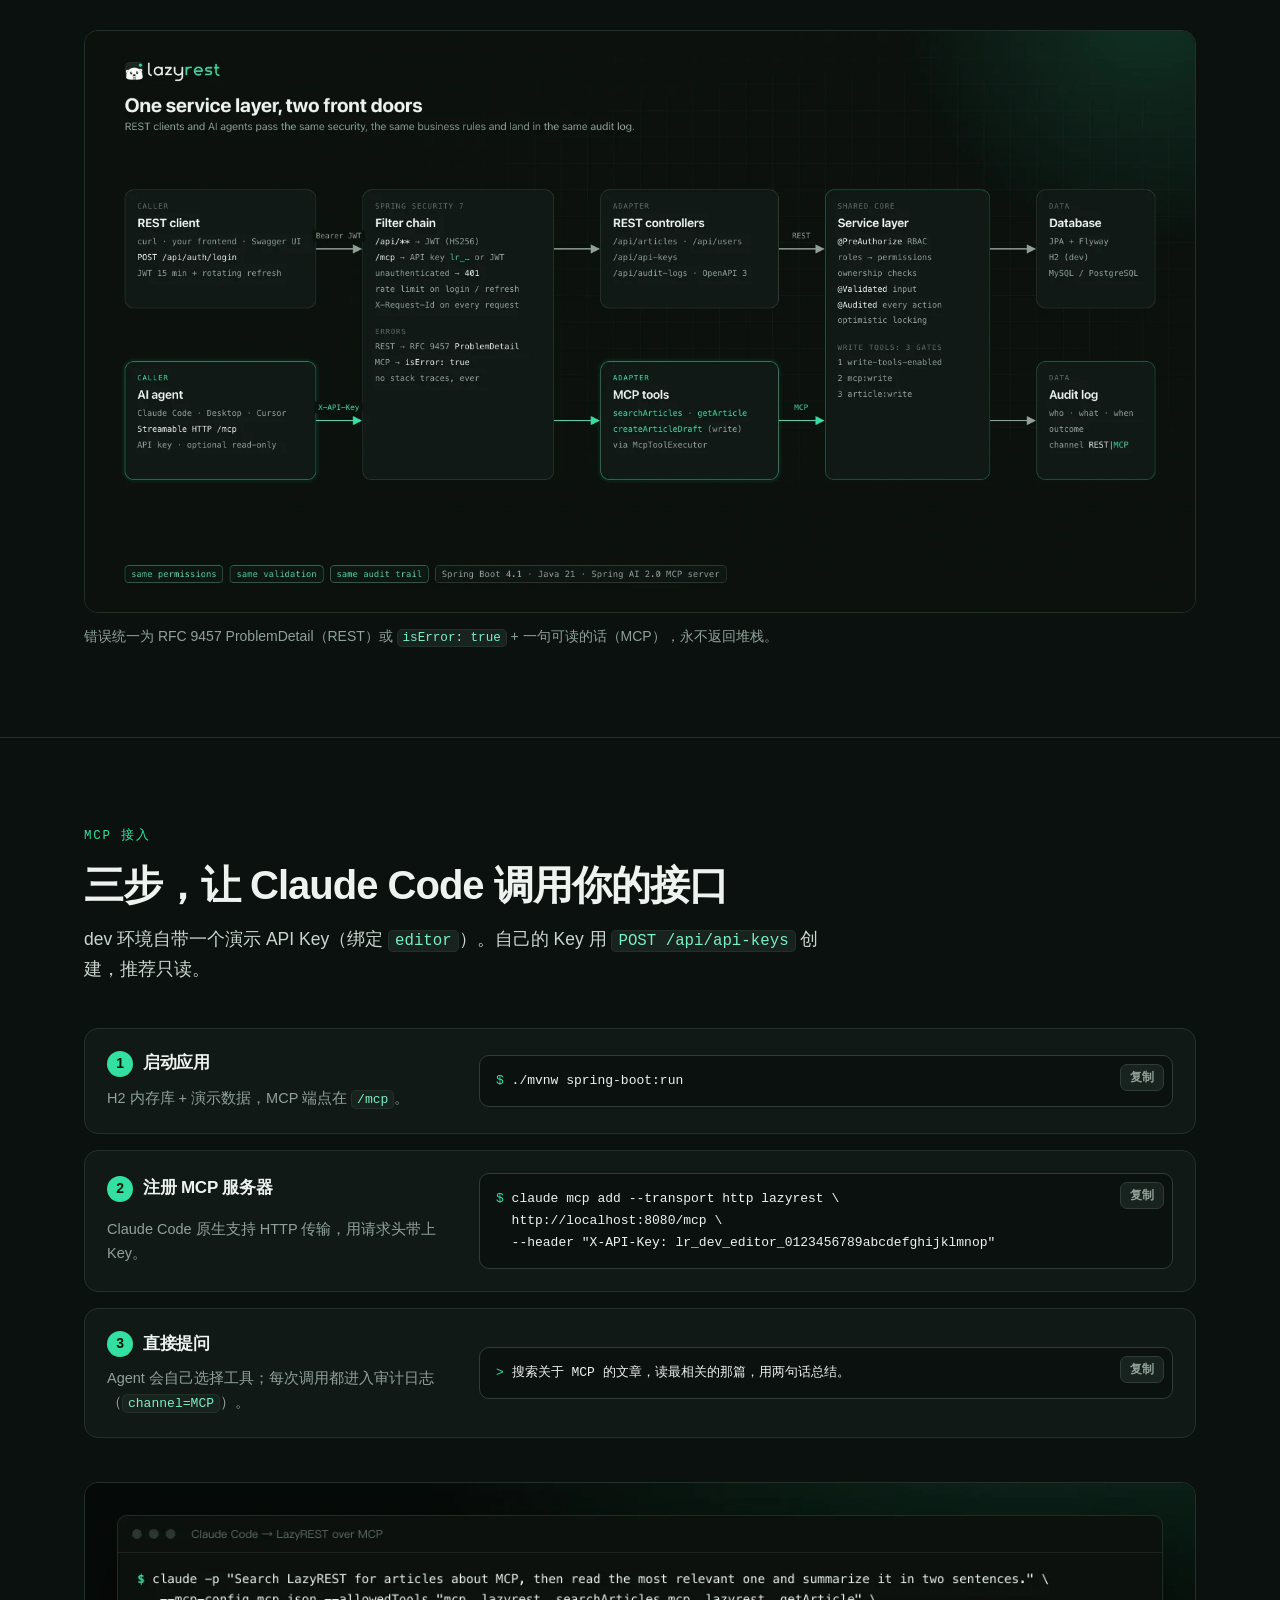
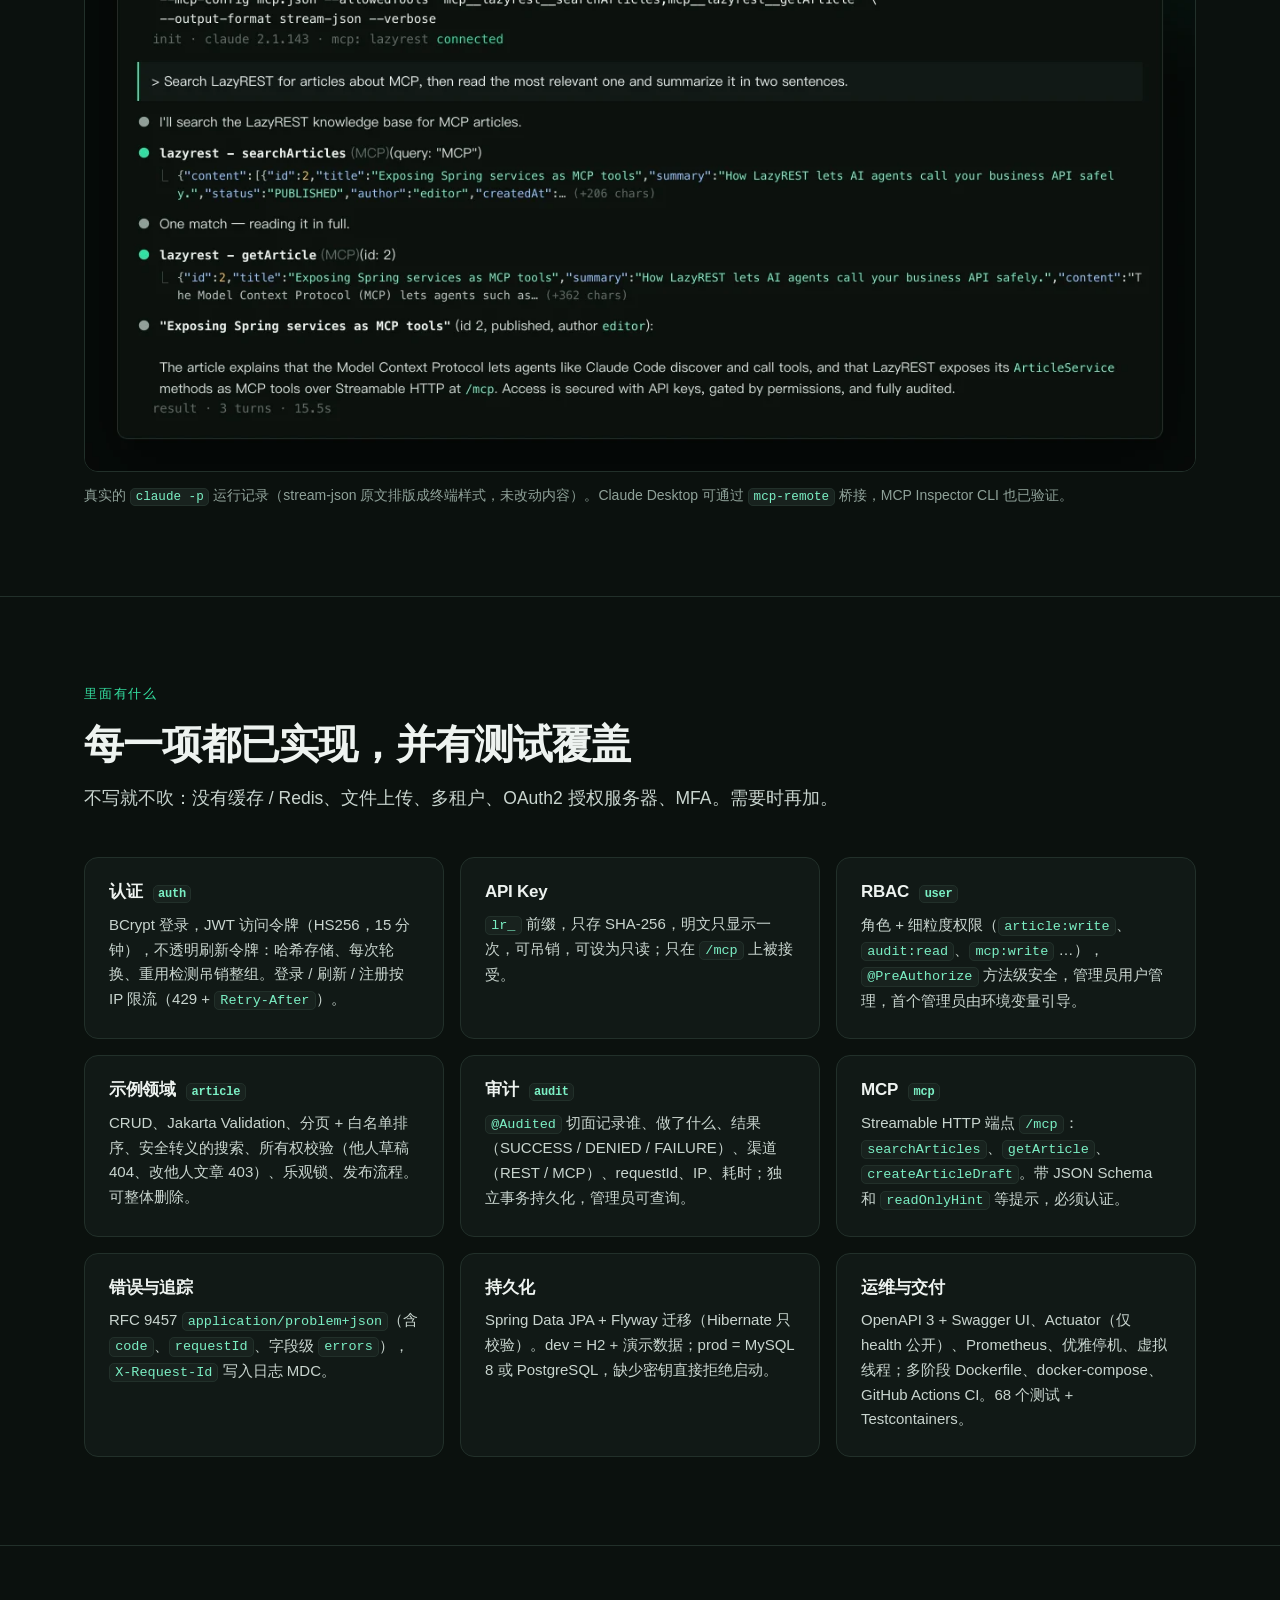
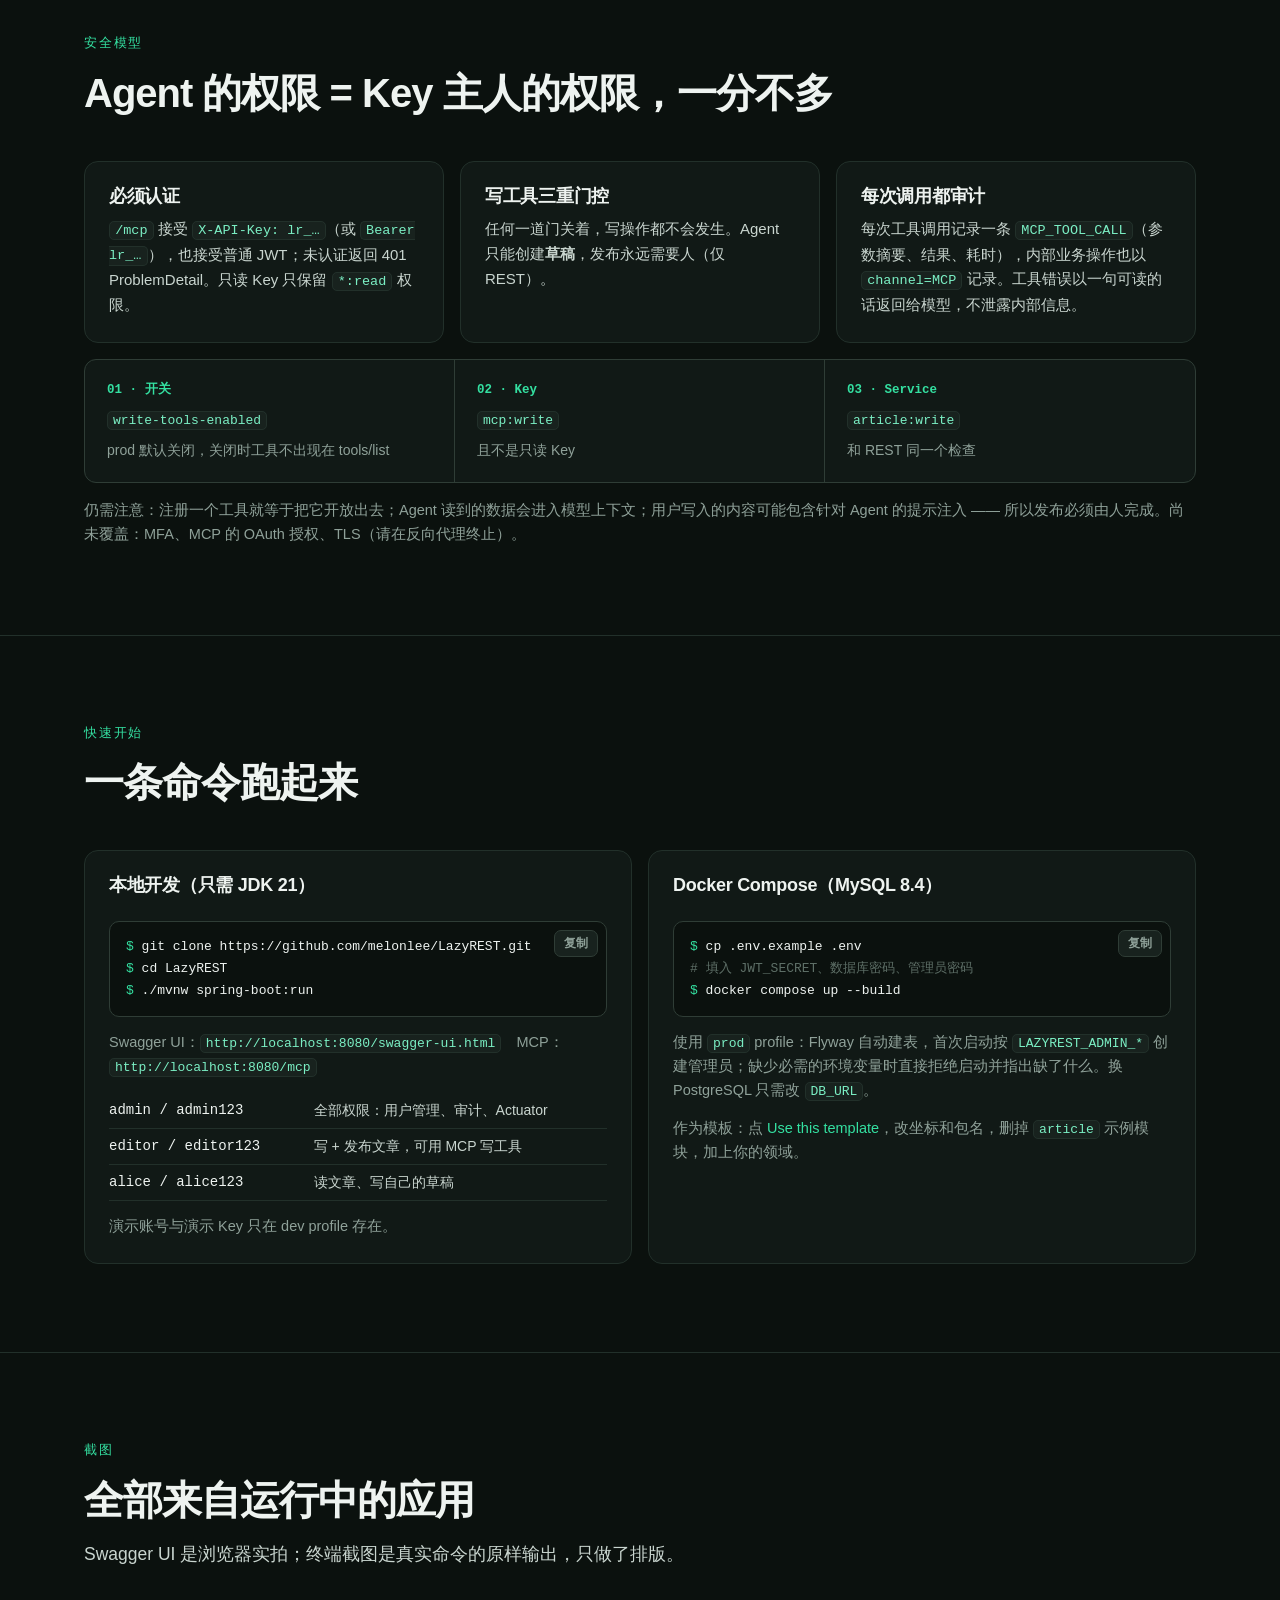
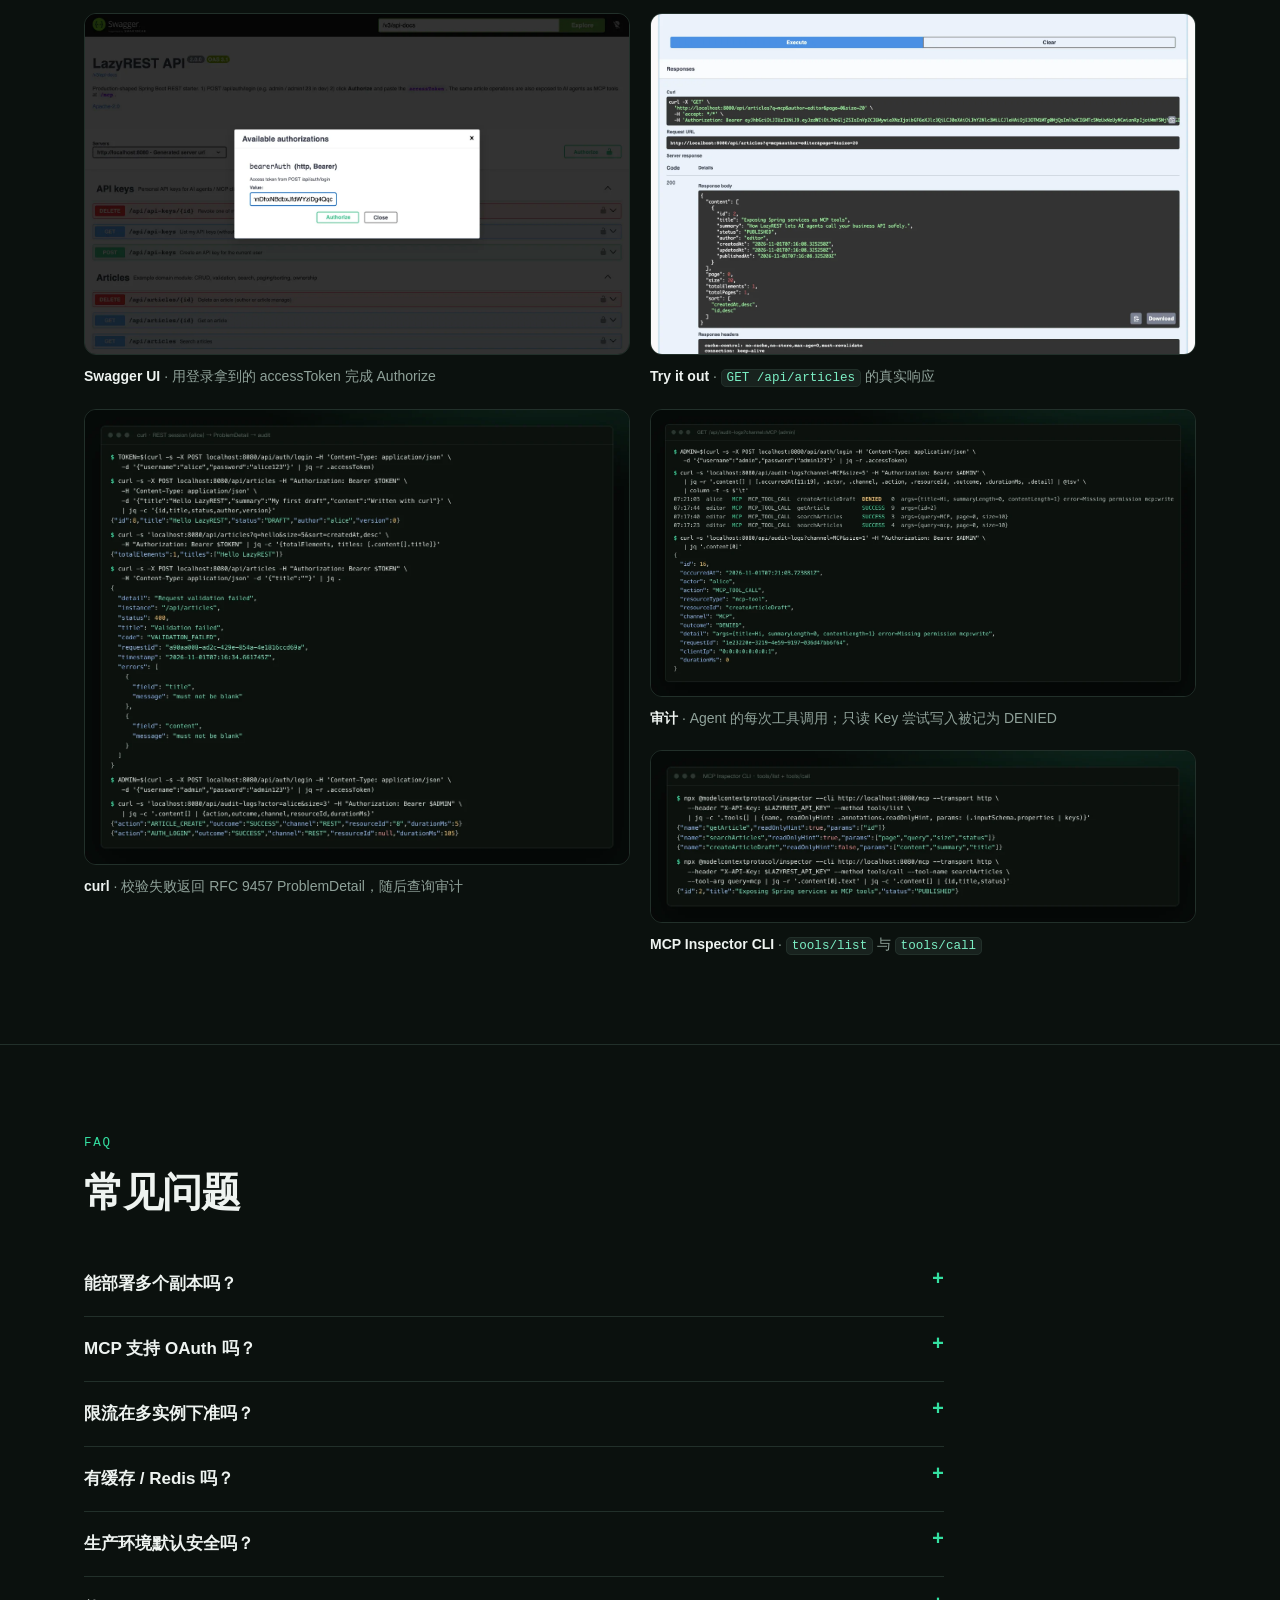
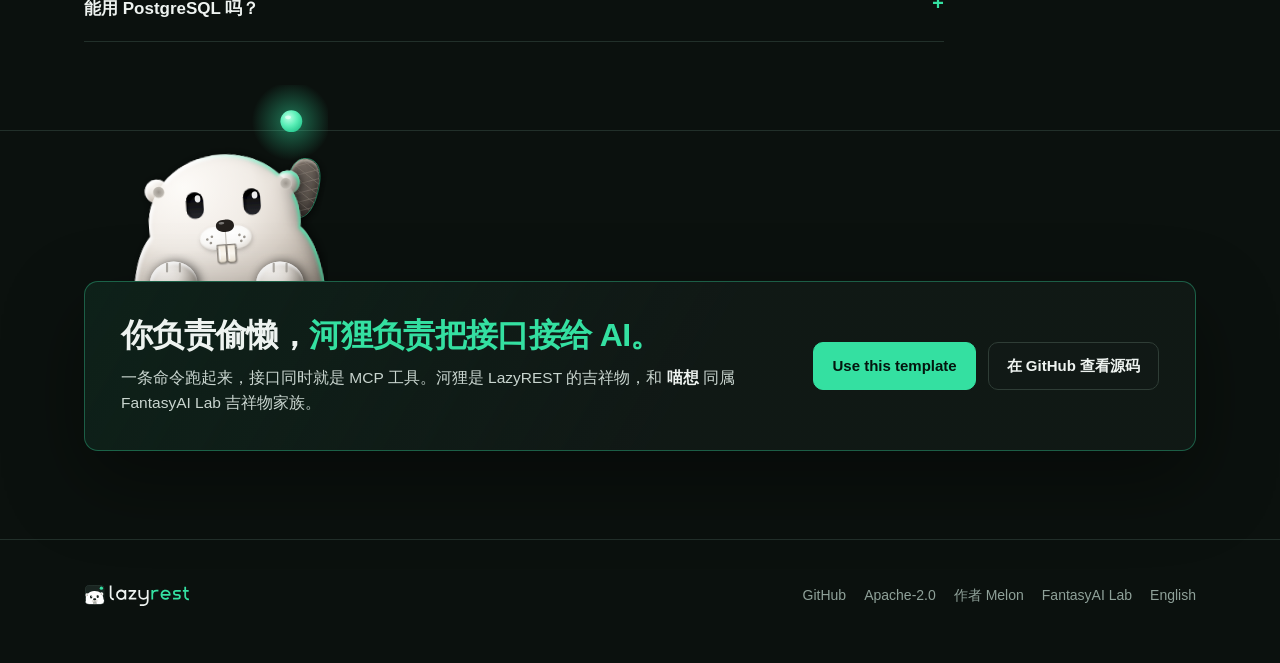
==== commit 848a4b06: "feat(website): beaver logo, favicon set and mascot moments in hero and closing CTA Header/footer use" ====
--- a/website/index.html
+++ b/website/index.html
@@ -28,6 +28,9 @@
   <meta name="twitter:description" content="Spring Boot 4.1 REST 脚手架，接口同时是 MCP 工具 —— 同样的权限，同样的审计。" />
   <meta name="twitter:image" content="https://melonlee.github.io/LazyREST/assets/lazyrest-social-preview.png" />
 
+  <link rel="icon" href="assets/favicon.ico" sizes="48x48" />
+  <link rel="icon" href="assets/favicon-32.png" type="image/png" sizes="32x32" />
+  <link rel="icon" href="assets/favicon-16.png" type="image/png" sizes="16x16" />
   <link rel="icon" href="assets/favicon.svg" type="image/svg+xml" />
   <link rel="apple-touch-icon" href="assets/apple-touch-icon.png" />
   <link rel="stylesheet" href="assets/site.css" />
@@ -38,7 +41,7 @@
 
   <header class="site-header">
     <nav class="wrap nav" aria-label="主导航">
-      <a class="brand" href="./" aria-label="LazyREST 首页"><img src="assets/lazyrest-logo-dark.svg" alt="LazyREST" width="124" height="29" /></a>
+      <a class="brand" href="./" aria-label="LazyREST 首页"><img src="assets/lazyrest-logo-dark.svg" alt="LazyREST" width="125" height="26" /></a>
       <div class="nav-links">
         <a href="#how">原理</a>
         <a href="#mcp">MCP 接入</a>
@@ -71,6 +74,8 @@
           <p class="note">只需 JDK 21：<code>./mvnw spring-boot:run</code>，不需要数据库、Redis 或 Docker。</p>
         </div>
         <div class="hero-stack">
+          <div class="peek">
+          <img class="beaver" src="assets/lazyrest-beaver.svg" width="840" height="824" alt="LazyREST 吉祥物河狸" />
           <div class="card term">
             <div class="card-head"><span class="dots"><i></i><i></i><i></i></span><span>~/LazyREST</span></div>
 <pre><span class="p">$</span> claude mcp add --transport http lazyrest \
@@ -79,6 +84,7 @@
 <span class="m">●</span> lazyrest - searchArticles(query: "MCP")
 <span class="c">  ⎿ 1 result · "Exposing Spring services as MCP tools"</span>
 <span class="m">●</span> lazyrest - getArticle(id: 2)</pre>
+          </div>
           </div>
           <div class="card">
             <div class="card-head"><span class="dots"><i></i><i></i><i></i></span><span>GET /api/audit-logs · REST 与 MCP 同一条审计链</span></div>
@@ -245,11 +251,28 @@
         </div>
       </div>
     </section>
+    <section class="closing" aria-label="收尾">
+      <div class="wrap">
+        <div class="peek">
+          <img class="beaver" src="assets/lazyrest-beaver.svg" width="840" height="824" alt="" loading="lazy" />
+          <div class="card closing-card">
+            <div>
+              <h2>你负责偷懒，<em>河狸负责把接口接给 AI。</em></h2>
+              <p>一条命令跑起来，接口同时就是 MCP 工具。河狸是 LazyREST 的吉祥物，和 <b>喵想</b> 同属 FantasyAI Lab 吉祥物家族。</p>
+            </div>
+            <div class="cta">
+              <a class="btn primary" href="https://github.com/melonlee/LazyREST/generate">Use this template</a>
+              <a class="btn" href="https://github.com/melonlee/LazyREST">在 GitHub 查看源码</a>
+            </div>
+          </div>
+        </div>
+      </div>
+    </section>
   </main>
 
   <footer class="site-footer">
     <div class="wrap">
-      <img src="assets/lazyrest-logo-dark.svg" alt="LazyREST" width="94" height="22" loading="lazy" />
+      <img src="assets/lazyrest-logo-dark.svg" alt="LazyREST" width="106" height="22" loading="lazy" />
       <nav aria-label="页脚">
         <a href="https://github.com/melonlee/LazyREST">GitHub</a>
         <a href="https://github.com/melonlee/LazyREST/blob/HEAD/LICENSE">Apache-2.0</a>
--- a/website/assets/site.css
+++ b/website/assets/site.css
@@ -209,3 +209,27 @@
   .step { grid-template-columns: minmax(0, 1fr); }
   .step .code { grid-column: 1; grid-row: auto; }
 }
+
+/* beaver mascot: rises from behind a card, paws resting on its top edge (same pose as the app icon) */
+.peek { position: relative; min-width: 0; }
+.peek > .beaver { position: absolute; bottom: 100%; right: 30px; width: 176px; height: auto; pointer-events: none; animation: rise .9s cubic-bezier(.2,.8,.2,1) .25s both; }
+.peek > .card { position: relative; z-index: 1; }
+.hero-stack { padding-top: 116px; }
+@keyframes rise { from { transform: translateY(40%); } }
+@media (prefers-reduced-motion: reduce) { .peek > .beaver { animation: none; } }
+.closing { padding-top: 150px; }
+.closing .peek > .beaver { right: auto; left: 44px; width: 200px; animation: none; }
+.closing-card { display: flex; align-items: center; justify-content: space-between; gap: 28px 40px; flex-wrap: wrap; padding: 34px 36px; background: linear-gradient(120deg, rgba(52,224,161,.08), rgba(17,25,22,.94) 55%); border-color: rgba(52,224,161,.35); }
+.closing-card > div:first-child { flex: 1 1 420px; min-width: 0; }
+.closing-card h2 { font-size: clamp(24px, 2.8vw, 32px); letter-spacing: -.02em; font-weight: 750; }
+.closing-card h2 em { font-style: normal; color: var(--mint); }
+.closing-card p { margin-top: 10px; color: var(--text); font-size: 15.5px; max-width: 620px; }
+.closing-card p b { color: var(--paper); font-weight: 600; }
+.closing-card .cta { margin-top: 0; }
+@media (max-width: 720px) {
+  .hero-stack { padding-top: 96px; }
+  .peek > .beaver { width: 144px; right: 18px; }
+  .closing { padding-top: 124px; }
+  .closing .peek > .beaver { width: 160px; left: 22px; }
+  .closing-card { padding: 26px 22px; }
+}
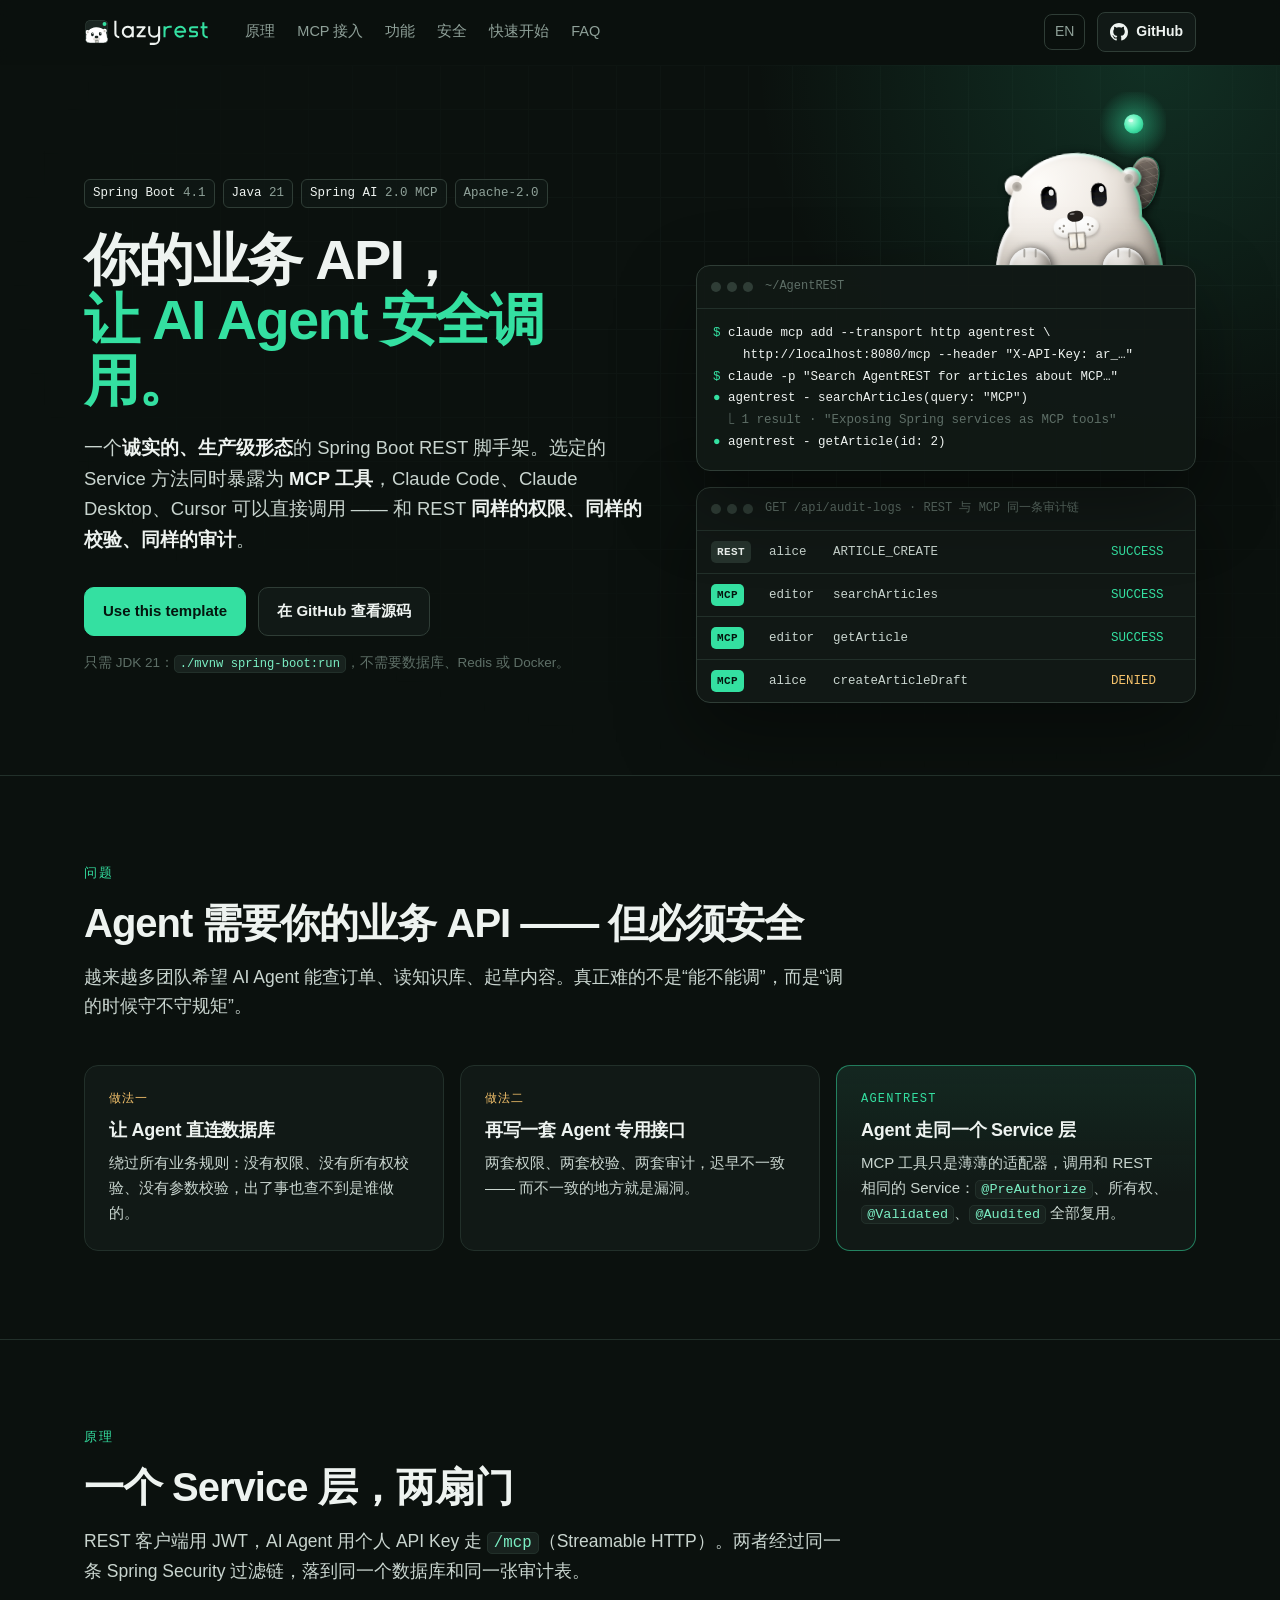
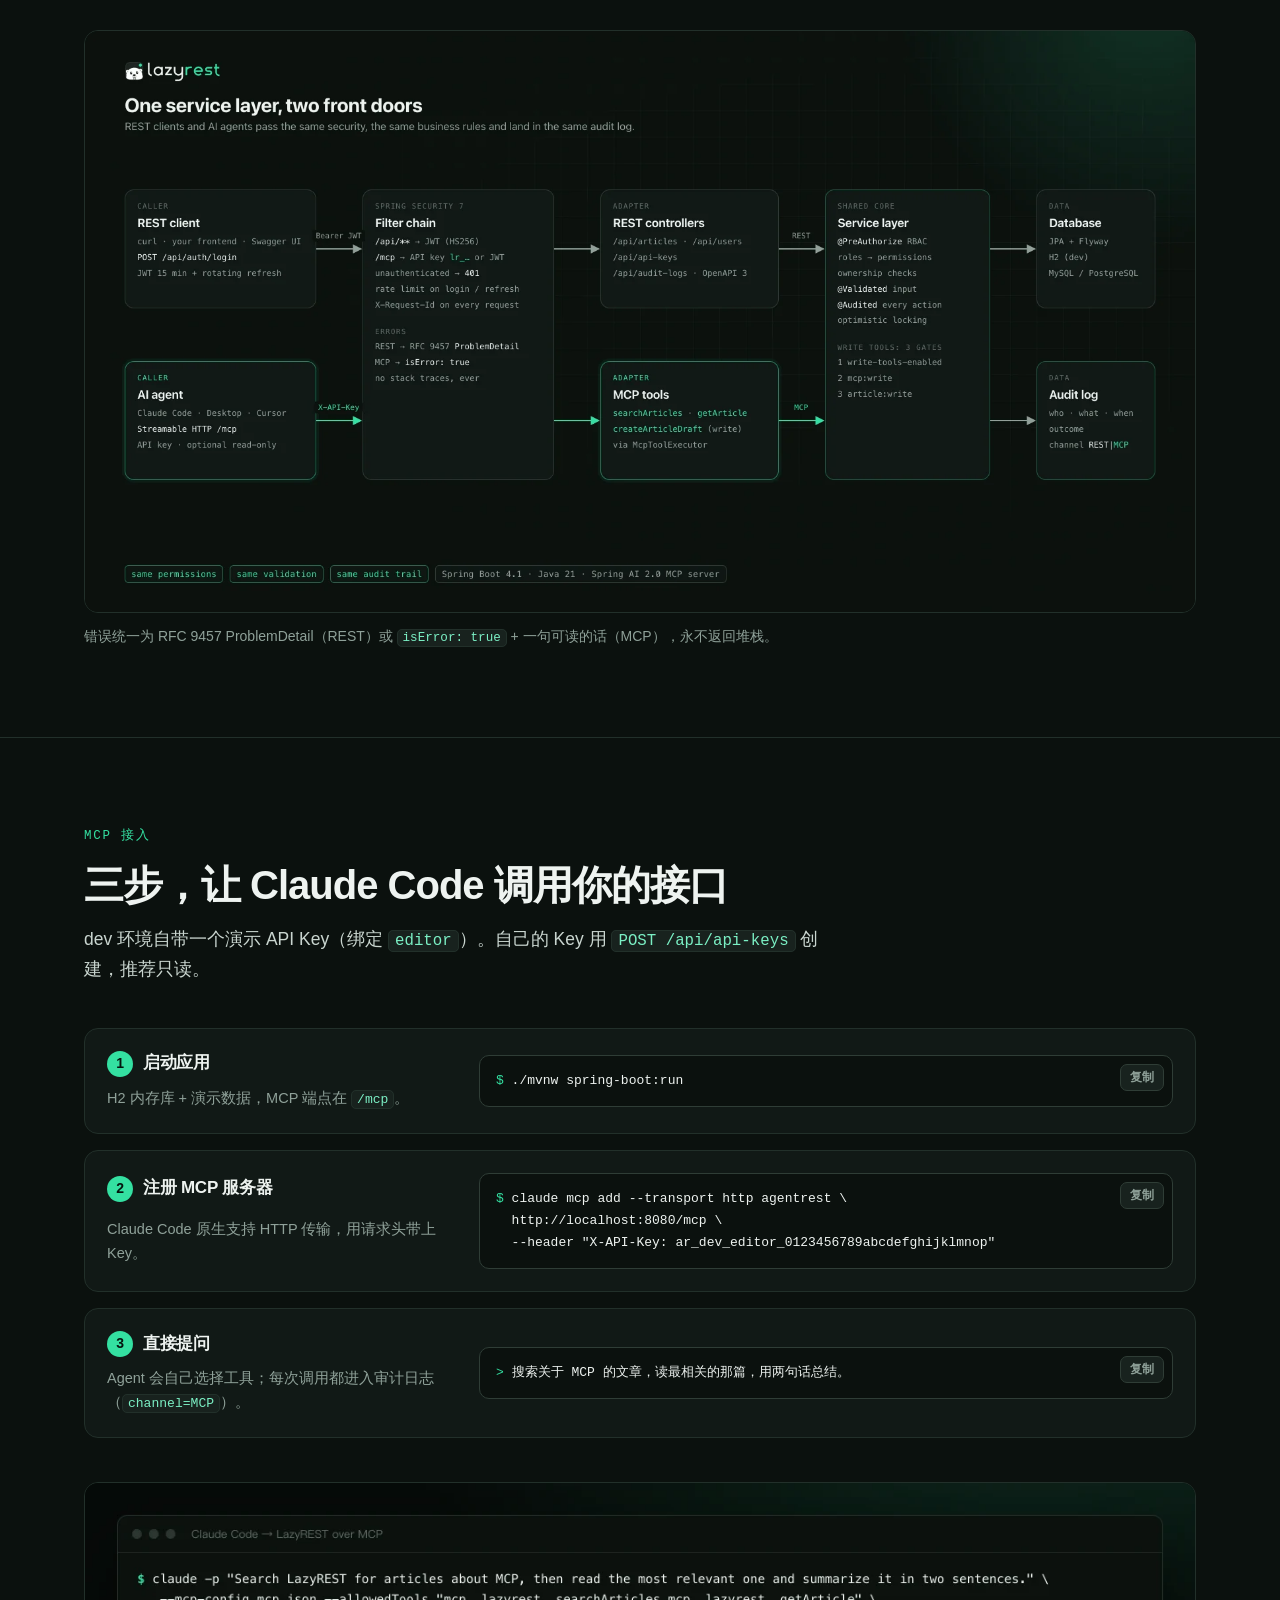
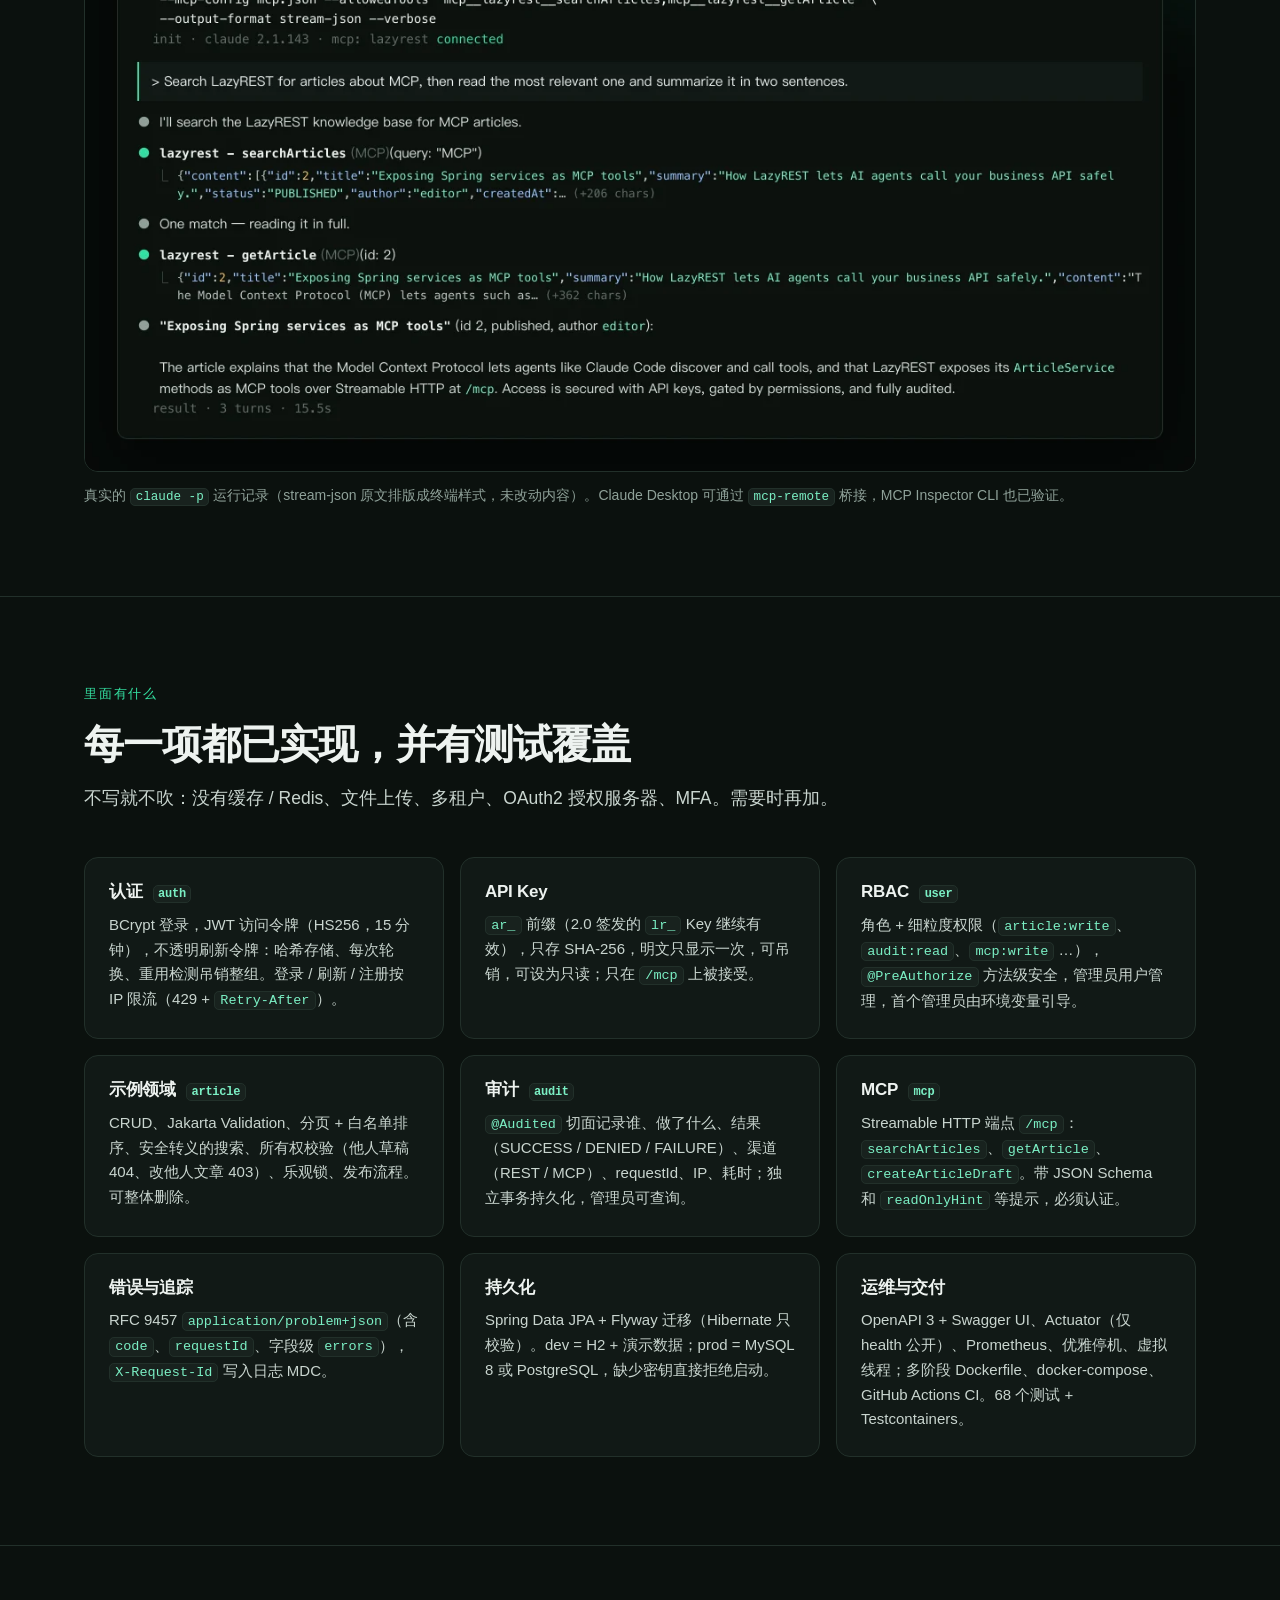
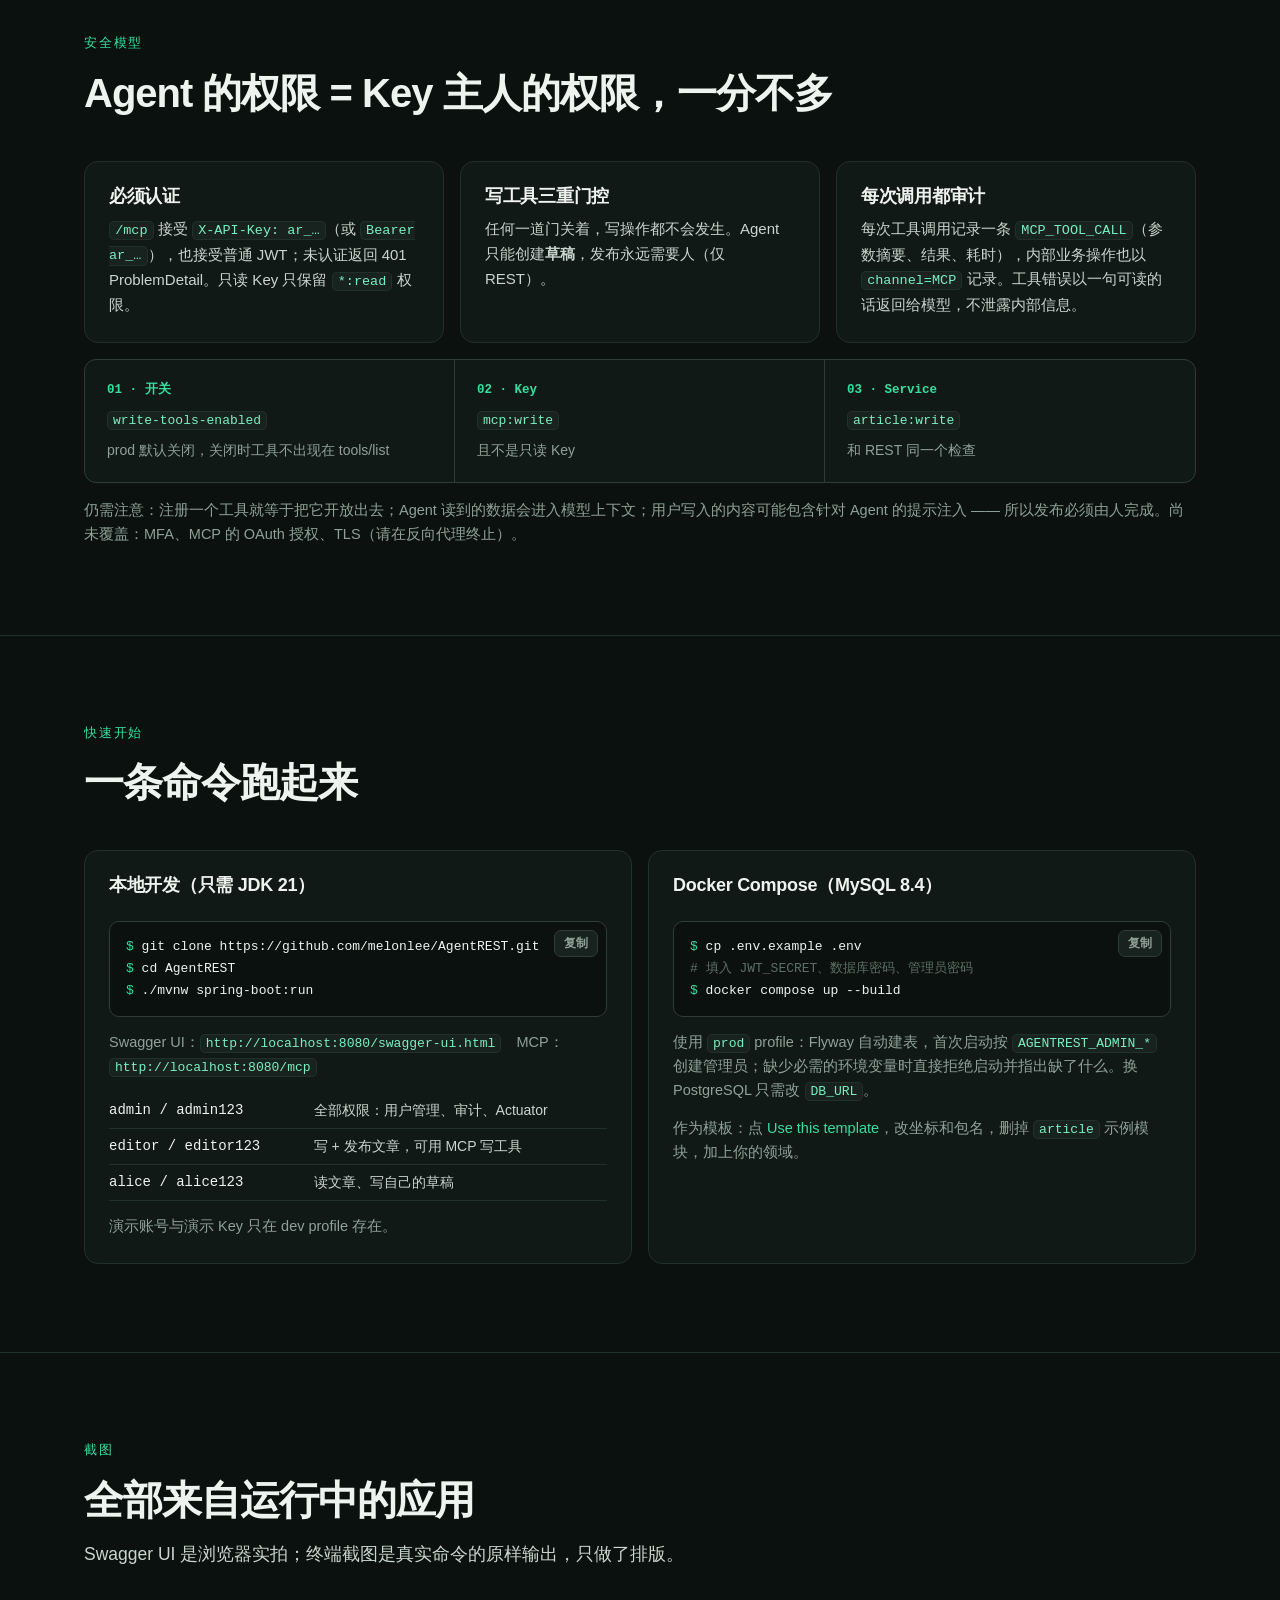
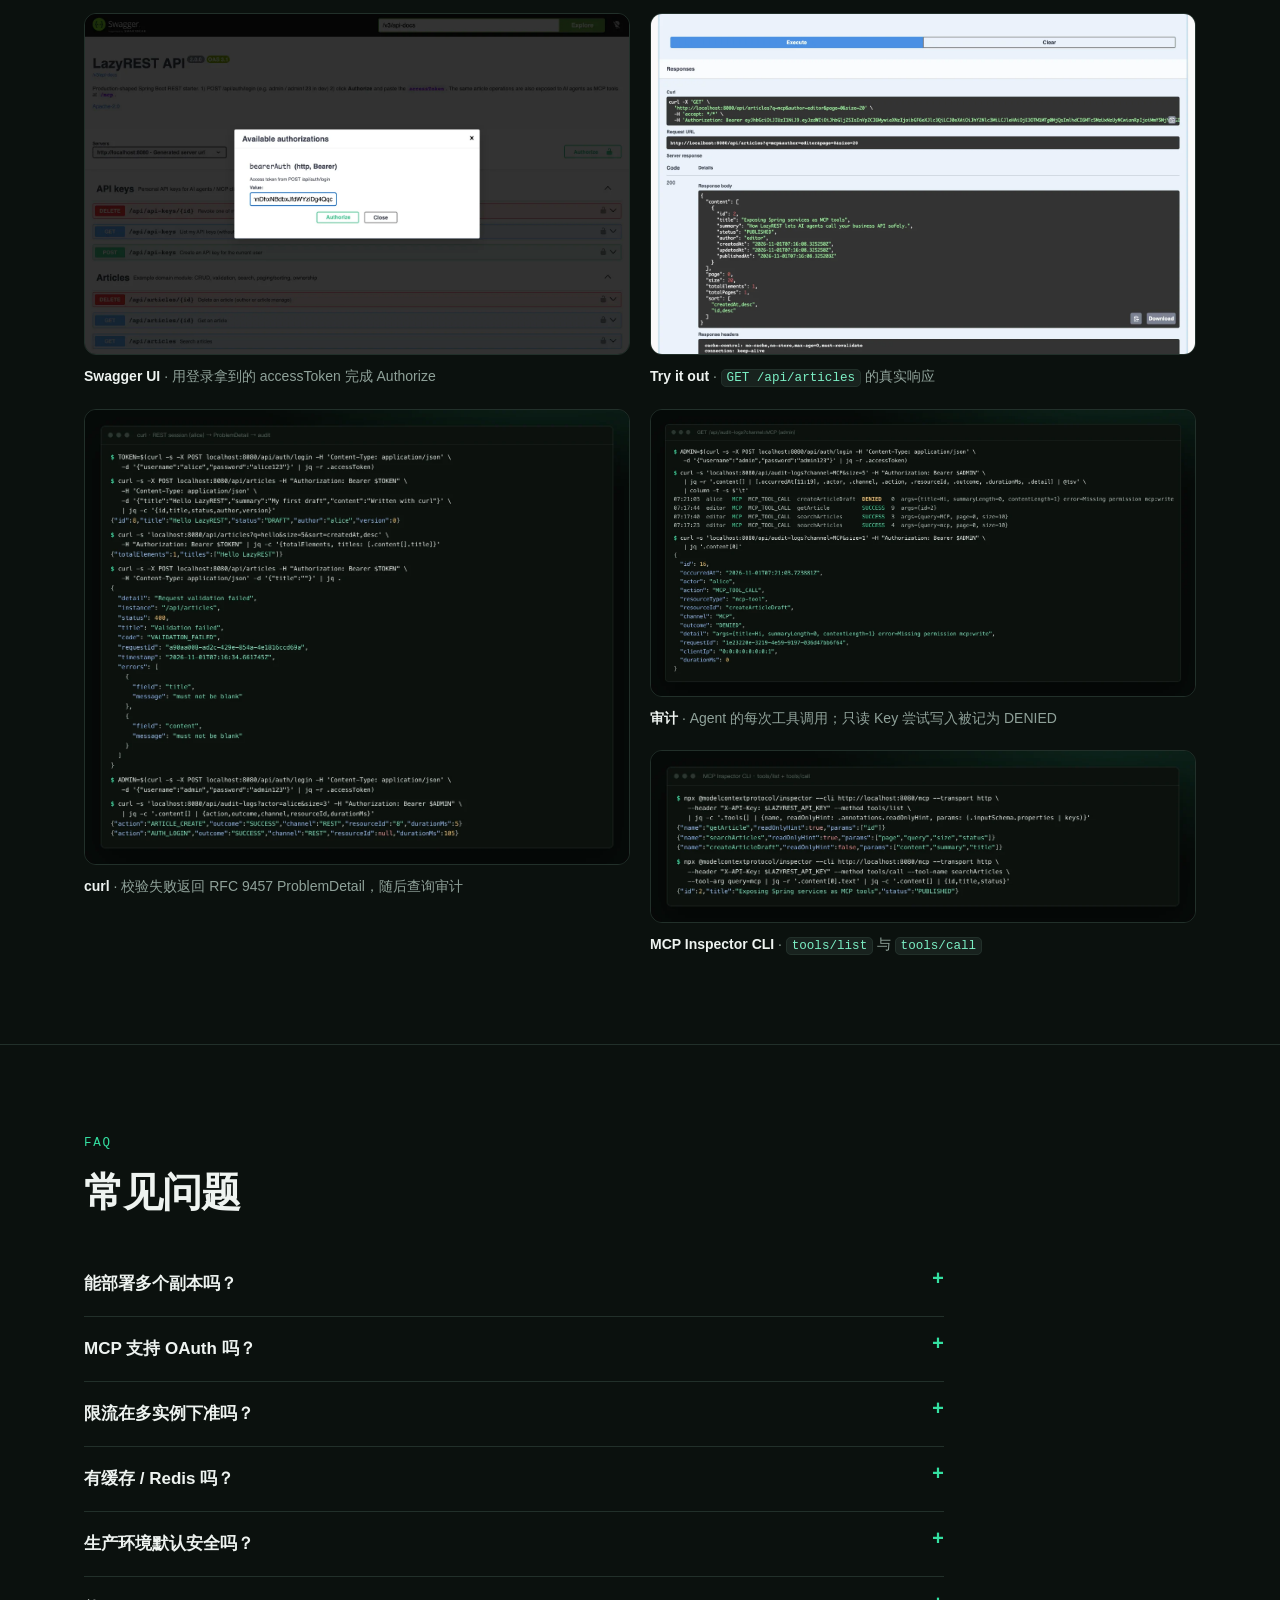
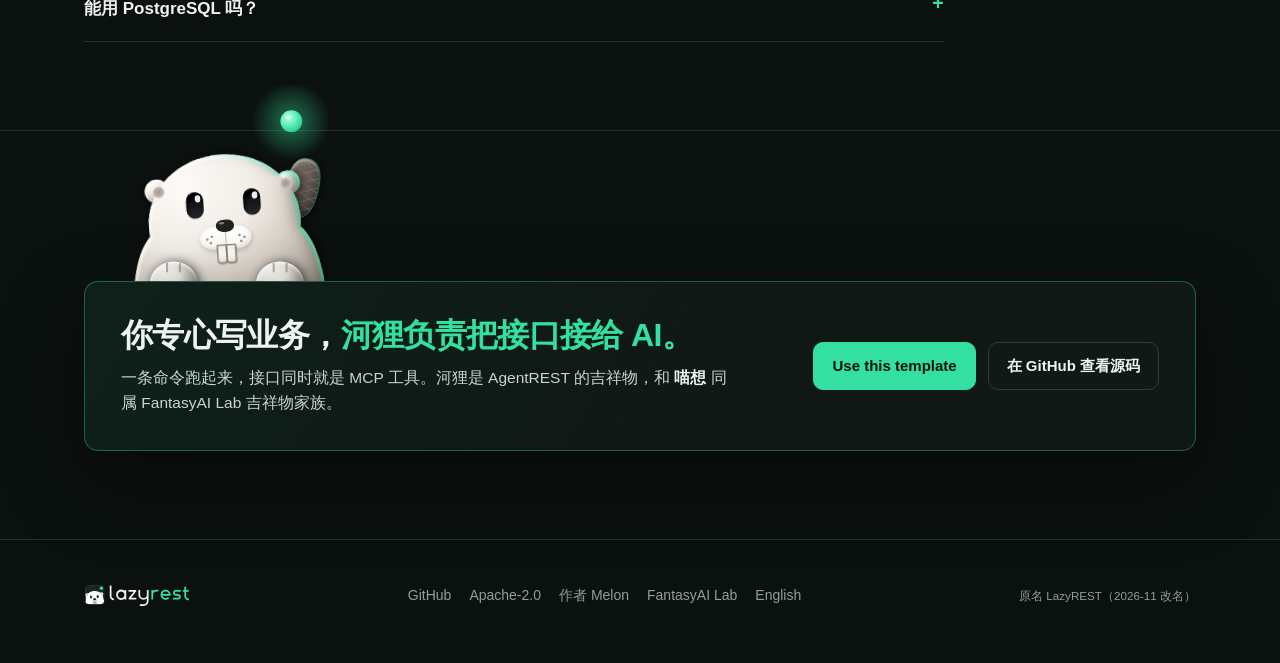
==== commit 71f35833: "docs: rename LazyREST to AgentREST in READMEs, website, changelog and asset sources New tagline "Spr" ====
--- a/website/index.html
+++ b/website/index.html
@@ -3,30 +3,30 @@
 <head>
   <meta charset="utf-8" />
   <meta name="viewport" content="width=device-width, initial-scale=1" />
-  <title>LazyREST：你的业务 API，让 AI Agent 安全调用 · Spring Boot + MCP 脚手架</title>
-  <meta name="description" content="LazyREST 是一个诚实的、生产级形态的 Spring Boot 4.1 / Java 21 REST 脚手架：接口同时是 MCP 工具，Claude Code 等 AI Agent 可以安全调用 —— 同样的权限，同样的审计。JWT + 刷新令牌、API Key、RBAC、RFC 9457、Flyway、Docker，开箱即用。" />
+  <title>AgentREST：你的业务 API，让 AI Agent 安全调用 · Spring Boot REST + MCP 脚手架</title>
+  <meta name="description" content="AgentREST 是一个诚实的、生产级形态的 Spring Boot 4.1 / Java 21 REST 脚手架：接口同时是 MCP 工具，Claude Code 等 AI Agent 可以安全调用 —— 同样的权限，同样的审计。JWT + 刷新令牌、API Key、RBAC、RFC 9457、Flyway、Docker，开箱即用。" />
   <meta name="theme-color" content="#0B110E" />
   <meta name="color-scheme" content="dark" />
 
-  <link rel="canonical" href="https://melonlee.github.io/LazyREST/" />
-  <link rel="alternate" hreflang="zh-CN" href="https://melonlee.github.io/LazyREST/" />
-  <link rel="alternate" hreflang="en" href="https://melonlee.github.io/LazyREST/en/" />
-  <link rel="alternate" hreflang="x-default" href="https://melonlee.github.io/LazyREST/" />
+  <link rel="canonical" href="https://melonlee.github.io/AgentREST/" />
+  <link rel="alternate" hreflang="zh-CN" href="https://melonlee.github.io/AgentREST/" />
+  <link rel="alternate" hreflang="en" href="https://melonlee.github.io/AgentREST/en/" />
+  <link rel="alternate" hreflang="x-default" href="https://melonlee.github.io/AgentREST/" />
   <meta property="og:type" content="website" />
-  <meta property="og:url" content="https://melonlee.github.io/LazyREST/" />
-  <meta property="og:site_name" content="LazyREST" />
+  <meta property="og:url" content="https://melonlee.github.io/AgentREST/" />
+  <meta property="og:site_name" content="AgentREST" />
   <meta property="og:locale" content="zh_CN" />
   <meta property="og:locale:alternate" content="en_US" />
-  <meta property="og:title" content="LazyREST：你的业务 API，让 AI Agent 安全调用" />
+  <meta property="og:title" content="AgentREST：你的业务 API，让 AI Agent 安全调用" />
   <meta property="og:description" content="Spring Boot 4.1 REST 脚手架，接口同时是 MCP 工具 —— 同样的权限，同样的审计。" />
-  <meta property="og:image" content="https://melonlee.github.io/LazyREST/assets/lazyrest-social-preview.png" />
+  <meta property="og:image" content="https://melonlee.github.io/AgentREST/assets/lazyrest-social-preview.png" />
   <meta property="og:image:width" content="1280" />
   <meta property="og:image:height" content="640" />
-  <meta property="og:image:alt" content="LazyREST：Your REST API, ready for AI agents" />
+  <meta property="og:image:alt" content="AgentREST：Your REST API, ready for AI agents" />
   <meta name="twitter:card" content="summary_large_image" />
-  <meta name="twitter:title" content="LazyREST：你的业务 API，让 AI Agent 安全调用" />
+  <meta name="twitter:title" content="AgentREST：你的业务 API，让 AI Agent 安全调用" />
   <meta name="twitter:description" content="Spring Boot 4.1 REST 脚手架，接口同时是 MCP 工具 —— 同样的权限，同样的审计。" />
-  <meta name="twitter:image" content="https://melonlee.github.io/LazyREST/assets/lazyrest-social-preview.png" />
+  <meta name="twitter:image" content="https://melonlee.github.io/AgentREST/assets/lazyrest-social-preview.png" />
 
   <link rel="icon" href="assets/favicon.ico" sizes="48x48" />
   <link rel="icon" href="assets/favicon-32.png" type="image/png" sizes="32x32" />
@@ -41,7 +41,7 @@
 
   <header class="site-header">
     <nav class="wrap nav" aria-label="主导航">
-      <a class="brand" href="./" aria-label="LazyREST 首页"><img src="assets/lazyrest-logo-dark.svg" alt="LazyREST" width="125" height="26" /></a>
+      <a class="brand" href="./" aria-label="AgentREST 首页"><img src="assets/lazyrest-logo-dark.svg" alt="AgentREST" width="125" height="26" /></a>
       <div class="nav-links">
         <a href="#how">原理</a>
         <a href="#mcp">MCP 接入</a>
@@ -52,7 +52,7 @@
       </div>
       <div class="nav-right">
         <a class="lang" href="en/" hreflang="en" lang="en">EN</a>
-        <a class="btn sm" href="https://github.com/melonlee/LazyREST">
+        <a class="btn sm" href="https://github.com/melonlee/AgentREST">
           <svg viewBox="0 0 16 16" aria-hidden="true"><path fill="currentColor" d="M8 0C3.58 0 0 3.58 0 8c0 3.54 2.29 6.53 5.47 7.59.4.07.55-.17.55-.38 0-.19-.01-.82-.01-1.49-2.01.37-2.53-.49-2.69-.94-.09-.23-.48-.94-.82-1.13-.28-.15-.68-.52-.01-.53.63-.01 1.08.58 1.23.82.72 1.21 1.87.87 2.33.66.07-.52.28-.87.51-1.07-1.78-.2-3.64-.89-3.64-3.95 0-.87.31-1.59.82-2.15-.08-.2-.36-1.02.08-2.12 0 0 .67-.21 2.2.82.64-.18 1.32-.27 2-.27.68 0 1.36.09 2 .27 1.53-1.04 2.2-.82 2.2-.82.44 1.1.16 1.92.08 2.12.51.56.82 1.27.82 2.15 0 3.07-1.87 3.75-3.65 3.95.29.25.54.73.54 1.48 0 1.07-.01 1.93-.01 2.2 0 .21.15.46.55.38A8.013 8.013 0 0016 8c0-4.42-3.58-8-8-8z"/></svg>
           <span class="gh-text">GitHub</span>
         </a>
@@ -68,22 +68,22 @@
           <h1>你的业务 API，<br /><em>让 AI Agent 安全调用。</em></h1>
           <p class="lead">一个<b>诚实的、生产级形态</b>的 Spring Boot REST 脚手架。选定的 Service 方法同时暴露为 <b>MCP 工具</b>，Claude Code、Claude Desktop、Cursor 可以直接调用 —— 和 REST <b>同样的权限、同样的校验、同样的审计</b>。</p>
           <div class="cta">
-            <a class="btn primary" href="https://github.com/melonlee/LazyREST/generate">Use this template</a>
-            <a class="btn" href="https://github.com/melonlee/LazyREST">在 GitHub 查看源码</a>
+            <a class="btn primary" href="https://github.com/melonlee/AgentREST/generate">Use this template</a>
+            <a class="btn" href="https://github.com/melonlee/AgentREST">在 GitHub 查看源码</a>
           </div>
           <p class="note">只需 JDK 21：<code>./mvnw spring-boot:run</code>，不需要数据库、Redis 或 Docker。</p>
         </div>
         <div class="hero-stack">
           <div class="peek">
-          <img class="beaver" src="assets/lazyrest-beaver.svg" width="840" height="824" alt="LazyREST 吉祥物河狸" />
+          <img class="beaver" src="assets/lazyrest-beaver.svg" width="840" height="824" alt="AgentREST 吉祥物河狸" />
           <div class="card term">
-            <div class="card-head"><span class="dots"><i></i><i></i><i></i></span><span>~/LazyREST</span></div>
-<pre><span class="p">$</span> claude mcp add --transport http lazyrest \
-    http://localhost:8080/mcp --header "X-API-Key: lr_…"
-<span class="p">$</span> claude -p "Search LazyREST for articles about MCP…"
-<span class="m">●</span> lazyrest - searchArticles(query: "MCP")
+            <div class="card-head"><span class="dots"><i></i><i></i><i></i></span><span>~/AgentREST</span></div>
+<pre><span class="p">$</span> claude mcp add --transport http agentrest \
+    http://localhost:8080/mcp --header "X-API-Key: ar_…"
+<span class="p">$</span> claude -p "Search AgentREST for articles about MCP…"
+<span class="m">●</span> agentrest - searchArticles(query: "MCP")
 <span class="c">  ⎿ 1 result · "Exposing Spring services as MCP tools"</span>
-<span class="m">●</span> lazyrest - getArticle(id: 2)</pre>
+<span class="m">●</span> agentrest - getArticle(id: 2)</pre>
           </div>
           </div>
           <div class="card">
@@ -107,7 +107,7 @@
         <div class="grid g3">
           <div class="tile bad"><div class="label">做法一</div><h3>让 Agent 直连数据库</h3><p>绕过所有业务规则：没有权限、没有所有权校验、没有参数校验，出了事也查不到是谁做的。</p></div>
           <div class="tile bad"><div class="label">做法二</div><h3>再写一套 Agent 专用接口</h3><p>两套权限、两套校验、两套审计，迟早不一致 —— 而不一致的地方就是漏洞。</p></div>
-          <div class="tile good"><div class="label">LazyREST</div><h3>Agent 走同一个 Service 层</h3><p>MCP 工具只是薄薄的适配器，调用和 REST 相同的 Service：<code>@PreAuthorize</code>、所有权、<code>@Validated</code>、<code>@Audited</code> 全部复用。</p></div>
+          <div class="tile good"><div class="label">AgentREST</div><h3>Agent 走同一个 Service 层</h3><p>MCP 工具只是薄薄的适配器，调用和 REST 相同的 Service：<code>@PreAuthorize</code>、所有权、<code>@Validated</code>、<code>@Audited</code> 全部复用。</p></div>
         </div>
       </div>
     </section>
@@ -138,9 +138,9 @@
           <div class="step">
             <h3>注册 MCP 服务器</h3>
             <p>Claude Code 原生支持 HTTP 传输，用请求头带上 Key。</p>
-            <div class="code"><pre><span class="p">$ </span>claude mcp add --transport http lazyrest \
+            <div class="code"><pre><span class="p">$ </span>claude mcp add --transport http agentrest \
   http://localhost:8080/mcp \
-  --header "X-API-Key: lr_dev_editor_0123456789abcdefghijklmnop"</pre></div>
+  --header "X-API-Key: ar_dev_editor_0123456789abcdefghijklmnop"</pre></div>
           </div>
           <div class="step">
             <h3>直接提问</h3>
@@ -149,7 +149,7 @@
           </div>
         </div>
         <figure class="figure">
-          <img src="assets/claude-code-mcp.webp" width="1252" height="664" loading="lazy" alt="真实的 Claude Code 会话：调用 lazyrest 的 searchArticles 和 getArticle 工具并给出总结" />
+          <img src="assets/claude-code-mcp.webp" width="1252" height="664" loading="lazy" alt="真实的 Claude Code 会话：调用 agentrest 的 searchArticles 和 getArticle 工具并给出总结" />
           <figcaption>真实的 <code>claude -p</code> 运行记录（stream-json 原文排版成终端样式，未改动内容）。Claude Desktop 可通过 <code>mcp-remote</code> 桥接，MCP Inspector CLI 也已验证。</figcaption>
         </figure>
       </div>
@@ -162,7 +162,7 @@
         <p class="sec-lead">不写就不吹：没有缓存 / Redis、文件上传、多租户、OAuth2 授权服务器、MFA。需要时再加。</p>
         <div class="feat">
           <div class="tile"><h3>认证 <code>auth</code></h3><p>BCrypt 登录，JWT 访问令牌（HS256，15 分钟），不透明刷新令牌：哈希存储、每次轮换、重用检测吊销整组。登录 / 刷新 / 注册按 IP 限流（429 + <code>Retry-After</code>）。</p></div>
-          <div class="tile"><h3>API Key</h3><p><code>lr_</code> 前缀，只存 SHA-256，明文只显示一次，可吊销，可设为只读；只在 <code>/mcp</code> 上被接受。</p></div>
+          <div class="tile"><h3>API Key</h3><p><code>ar_</code> 前缀（2.0 签发的 <code>lr_</code> Key 继续有效），只存 SHA-256，明文只显示一次，可吊销，可设为只读；只在 <code>/mcp</code> 上被接受。</p></div>
           <div class="tile"><h3>RBAC <code>user</code></h3><p>角色 + 细粒度权限（<code>article:write</code>、<code>audit:read</code>、<code>mcp:write</code> …），<code>@PreAuthorize</code> 方法级安全，管理员用户管理，首个管理员由环境变量引导。</p></div>
           <div class="tile"><h3>示例领域 <code>article</code></h3><p>CRUD、Jakarta Validation、分页 + 白名单排序、安全转义的搜索、所有权校验（他人草稿 404、改他人文章 403）、乐观锁、发布流程。可整体删除。</p></div>
           <div class="tile"><h3>审计 <code>audit</code></h3><p><code>@Audited</code> 切面记录谁、做了什么、结果（SUCCESS / DENIED / FAILURE）、渠道（REST / MCP）、requestId、IP、耗时；独立事务持久化，管理员可查询。</p></div>
@@ -179,7 +179,7 @@
         <p class="kicker">安全模型</p>
         <h2 class="sec-title">Agent 的权限 = Key 主人的权限，一分不多</h2>
         <div class="grid g3">
-          <div class="tile"><h3>必须认证</h3><p><code>/mcp</code> 接受 <code>X-API-Key: lr_…</code>（或 <code>Bearer lr_…</code>），也接受普通 JWT；未认证返回 401 ProblemDetail。只读 Key 只保留 <code>*:read</code> 权限。</p></div>
+          <div class="tile"><h3>必须认证</h3><p><code>/mcp</code> 接受 <code>X-API-Key: ar_…</code>（或 <code>Bearer ar_…</code>），也接受普通 JWT；未认证返回 401 ProblemDetail。只读 Key 只保留 <code>*:read</code> 权限。</p></div>
           <div class="tile"><h3>写工具三重门控</h3><p>任何一道门关着，写操作都不会发生。Agent 只能创建<b>草稿</b>，发布永远需要人（仅 REST）。</p></div>
           <div class="tile"><h3>每次调用都审计</h3><p>每次工具调用记录一条 <code>MCP_TOOL_CALL</code>（参数摘要、结果、耗时），内部业务操作也以 <code>channel=MCP</code> 记录。工具错误以一句可读的话返回给模型，不泄露内部信息。</p></div>
         </div>
@@ -199,8 +199,8 @@
         <div class="qs">
           <div class="tile">
             <h3>本地开发（只需 JDK 21）</h3>
-            <div class="code"><pre><span class="p">$ </span>git clone https://github.com/melonlee/LazyREST.git
-<span class="p">$ </span>cd LazyREST
+            <div class="code"><pre><span class="p">$ </span>git clone https://github.com/melonlee/AgentREST.git
+<span class="p">$ </span>cd AgentREST
 <span class="p">$ </span>./mvnw spring-boot:run</pre></div>
             <p>Swagger UI：<code>http://localhost:8080/swagger-ui.html</code>　MCP：<code>http://localhost:8080/mcp</code></p>
             <table class="users"><tbody>
@@ -215,8 +215,8 @@
             <div class="code"><pre><span class="p">$ </span>cp .env.example .env
 <span class="c"># 填入 JWT_SECRET、数据库密码、管理员密码</span>
 <span class="p">$ </span>docker compose up --build</pre></div>
-            <p>使用 <code>prod</code> profile：Flyway 自动建表，首次启动按 <code>LAZYREST_ADMIN_*</code> 创建管理员；缺少必需的环境变量时直接拒绝启动并指出缺了什么。换 PostgreSQL 只需改 <code>DB_URL</code>。</p>
-            <p>作为模板：点 <a href="https://github.com/melonlee/LazyREST/generate">Use this template</a>，改坐标和包名，删掉 <code>article</code> 示例模块，加上你的领域。</p>
+            <p>使用 <code>prod</code> profile：Flyway 自动建表，首次启动按 <code>AGENTREST_ADMIN_*</code> 创建管理员；缺少必需的环境变量时直接拒绝启动并指出缺了什么。换 PostgreSQL 只需改 <code>DB_URL</code>。</p>
+            <p>作为模板：点 <a href="https://github.com/melonlee/AgentREST/generate">Use this template</a>，改坐标和包名，删掉 <code>article</code> 示例模块，加上你的领域。</p>
           </div>
         </div>
       </div>
@@ -243,11 +243,11 @@
         <h2 class="sec-title">常见问题</h2>
         <div class="faq">
           <details><summary>能部署多个副本吗？</summary><p>REST 部分完全无状态，可以。MCP 的 Streamable HTTP 会话保存在内存里：多副本时请开启粘性会话，或者切换到 <code>protocol: STATELESS</code>（同时把 <code>McpServerConfig</code> 的传输 Bean 换成无状态版本）。</p></details>
-          <details><summary>MCP 支持 OAuth 吗？</summary><p>还不支持。目前用个人 API Key（或普通 JWT）认证。MCP 的 OAuth 2.1 授权在路线图上；在有授权服务器之前，LazyREST 刻意不在 <code>WWW-Authenticate</code> 里声明 OAuth 元数据，以免客户端尝试一个无法完成的登录流程。</p></details>
+          <details><summary>MCP 支持 OAuth 吗？</summary><p>还不支持。目前用个人 API Key（或普通 JWT）认证。MCP 的 OAuth 2.1 授权在路线图上；在有授权服务器之前，AgentREST 刻意不在 <code>WWW-Authenticate</code> 里声明 OAuth 元数据，以免客户端尝试一个无法完成的登录流程。</p></details>
           <details><summary>限流在多实例下准吗？</summary><p>不准 —— 登录 / 刷新 / 注册的限流是单实例内存实现，每个实例单独计数。需要全局限流时，可换成 Bucket4j + Redis。</p></details>
           <details><summary>有缓存 / Redis 吗？</summary><p>没有。示例里没有任何东西需要它，所以 v2 不声称有。</p></details>
           <details><summary>生产环境默认安全吗？</summary><p><code>prod</code> profile 下：缺少 <code>JWT_SECRET</code> / 数据库配置直接拒绝启动，dev 假密钥被拒绝，MCP 写工具、自助注册和 Swagger UI 默认关闭，Actuator 只公开 health。</p></details>
-          <details><summary>能用 PostgreSQL 吗？</summary><p>可以。把 <code>DB_URL</code> 换成 <code>jdbc:postgresql://host:5432/lazyrest</code>，Flyway 会自动选择 <code>db/migration/postgresql</code>。CI 用 Testcontainers 在 MySQL 8.4 和 PostgreSQL 17 上跑全流程。</p></details>
+          <details><summary>能用 PostgreSQL 吗？</summary><p>可以。把 <code>DB_URL</code> 换成 <code>jdbc:postgresql://host:5432/agentrest</code>，Flyway 会自动选择 <code>db/migration/postgresql</code>。CI 用 Testcontainers 在 MySQL 8.4 和 PostgreSQL 17 上跑全流程。</p></details>
         </div>
       </div>
     </section>
@@ -257,12 +257,12 @@
           <img class="beaver" src="assets/lazyrest-beaver.svg" width="840" height="824" alt="" loading="lazy" />
           <div class="card closing-card">
             <div>
-              <h2>你负责偷懒，<em>河狸负责把接口接给 AI。</em></h2>
-              <p>一条命令跑起来，接口同时就是 MCP 工具。河狸是 LazyREST 的吉祥物，和 <b>喵想</b> 同属 FantasyAI Lab 吉祥物家族。</p>
+              <h2>你专心写业务，<em>河狸负责把接口接给 AI。</em></h2>
+              <p>一条命令跑起来，接口同时就是 MCP 工具。河狸是 AgentREST 的吉祥物，和 <b>喵想</b> 同属 FantasyAI Lab 吉祥物家族。</p>
             </div>
             <div class="cta">
-              <a class="btn primary" href="https://github.com/melonlee/LazyREST/generate">Use this template</a>
-              <a class="btn" href="https://github.com/melonlee/LazyREST">在 GitHub 查看源码</a>
+              <a class="btn primary" href="https://github.com/melonlee/AgentREST/generate">Use this template</a>
+              <a class="btn" href="https://github.com/melonlee/AgentREST">在 GitHub 查看源码</a>
             </div>
           </div>
         </div>
@@ -272,14 +272,15 @@
 
   <footer class="site-footer">
     <div class="wrap">
-      <img src="assets/lazyrest-logo-dark.svg" alt="LazyREST" width="106" height="22" loading="lazy" />
+      <img src="assets/lazyrest-logo-dark.svg" alt="AgentREST" width="106" height="22" loading="lazy" />
       <nav aria-label="页脚">
-        <a href="https://github.com/melonlee/LazyREST">GitHub</a>
-        <a href="https://github.com/melonlee/LazyREST/blob/HEAD/LICENSE">Apache-2.0</a>
+        <a href="https://github.com/melonlee/AgentREST">GitHub</a>
+        <a href="https://github.com/melonlee/AgentREST/blob/HEAD/LICENSE">Apache-2.0</a>
         <a href="https://github.com/melonlee">作者 Melon</a>
         <a href="https://fantasyailab.com/">FantasyAI Lab</a>
         <a href="en/" hreflang="en" lang="en">English</a>
       </nav>
+      <small>原名 LazyREST（2026-11 改名）</small>
     </div>
   </footer>
 </body>
--- a/website/assets/site.css
+++ b/website/assets/site.css
@@ -1,4 +1,4 @@
-/* LazyREST website. Tokens follow docs/assets/brand/src/brand.css. No web fonts, no CDNs. */
+/* AgentREST website. Tokens follow docs/assets/brand/src/brand.css. No web fonts, no CDNs. */
 :root {
   --ink: #0B110E;
   --ink-2: #111916;
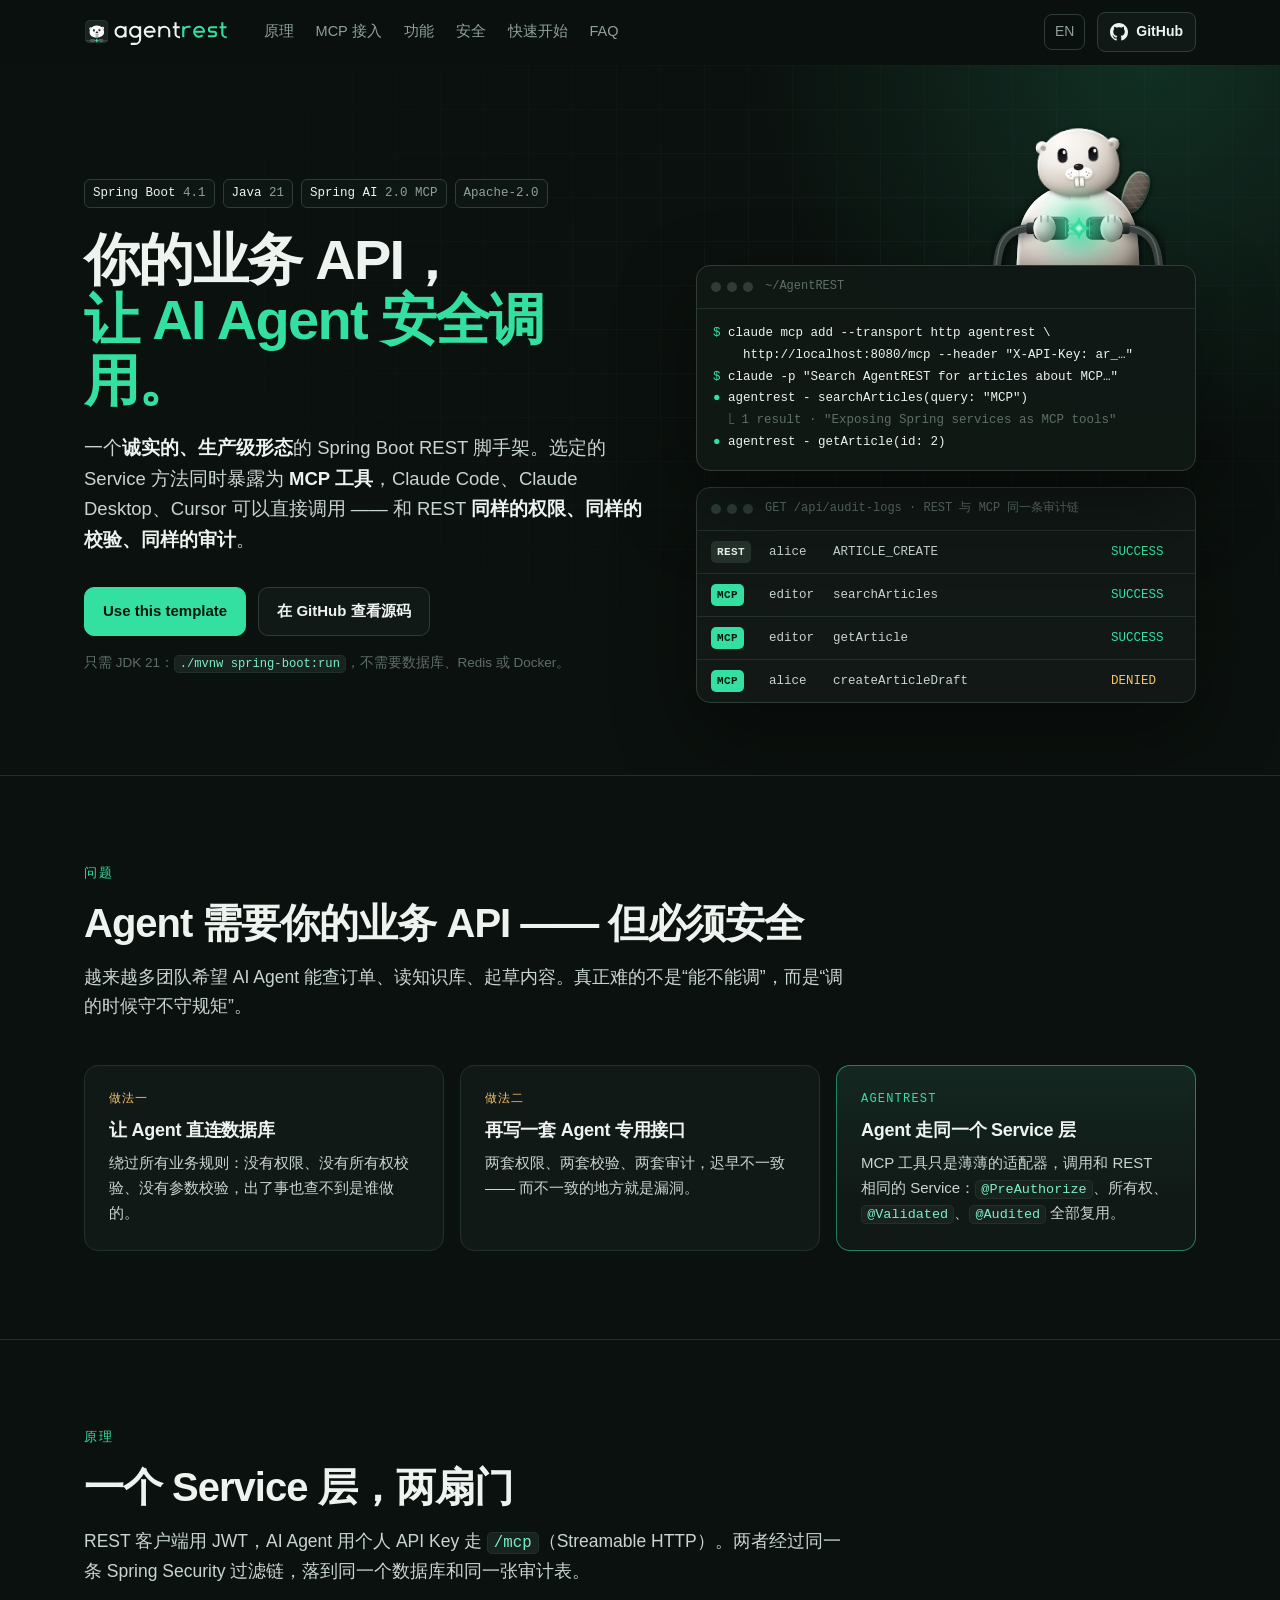
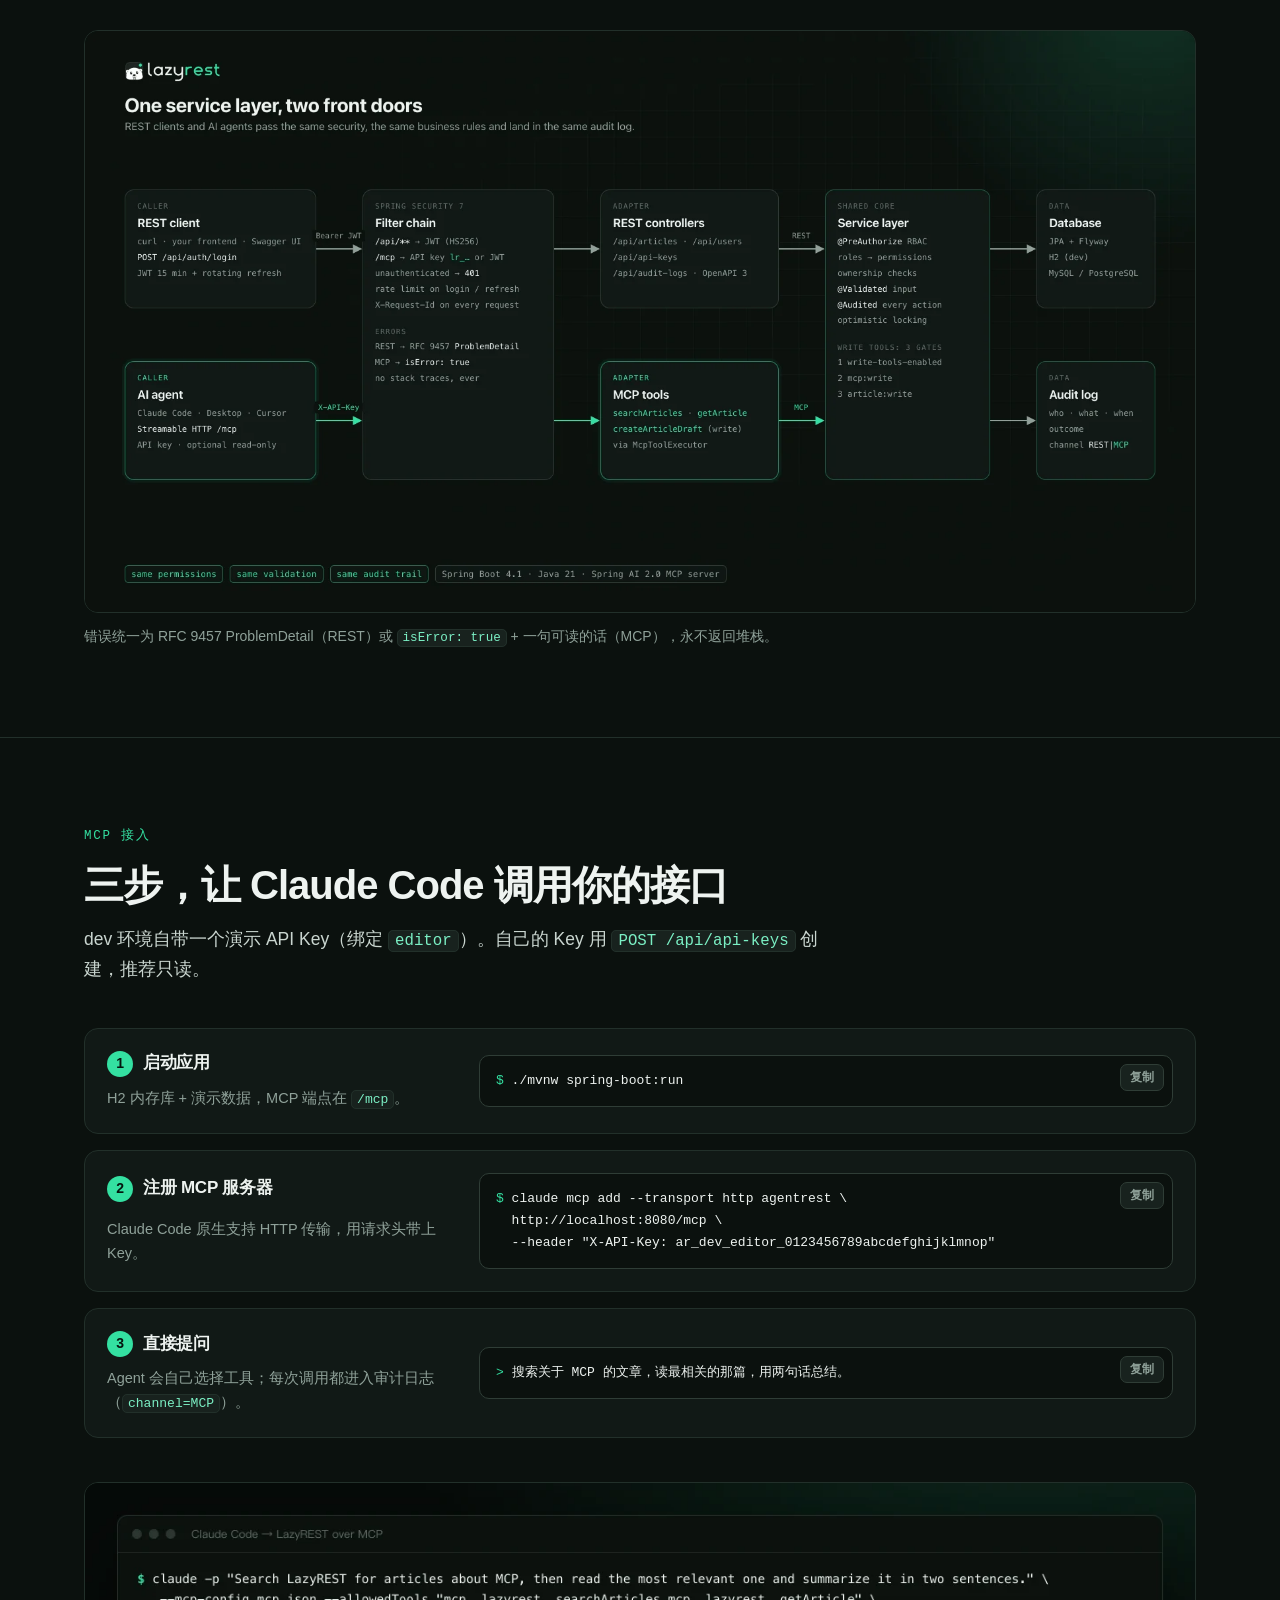
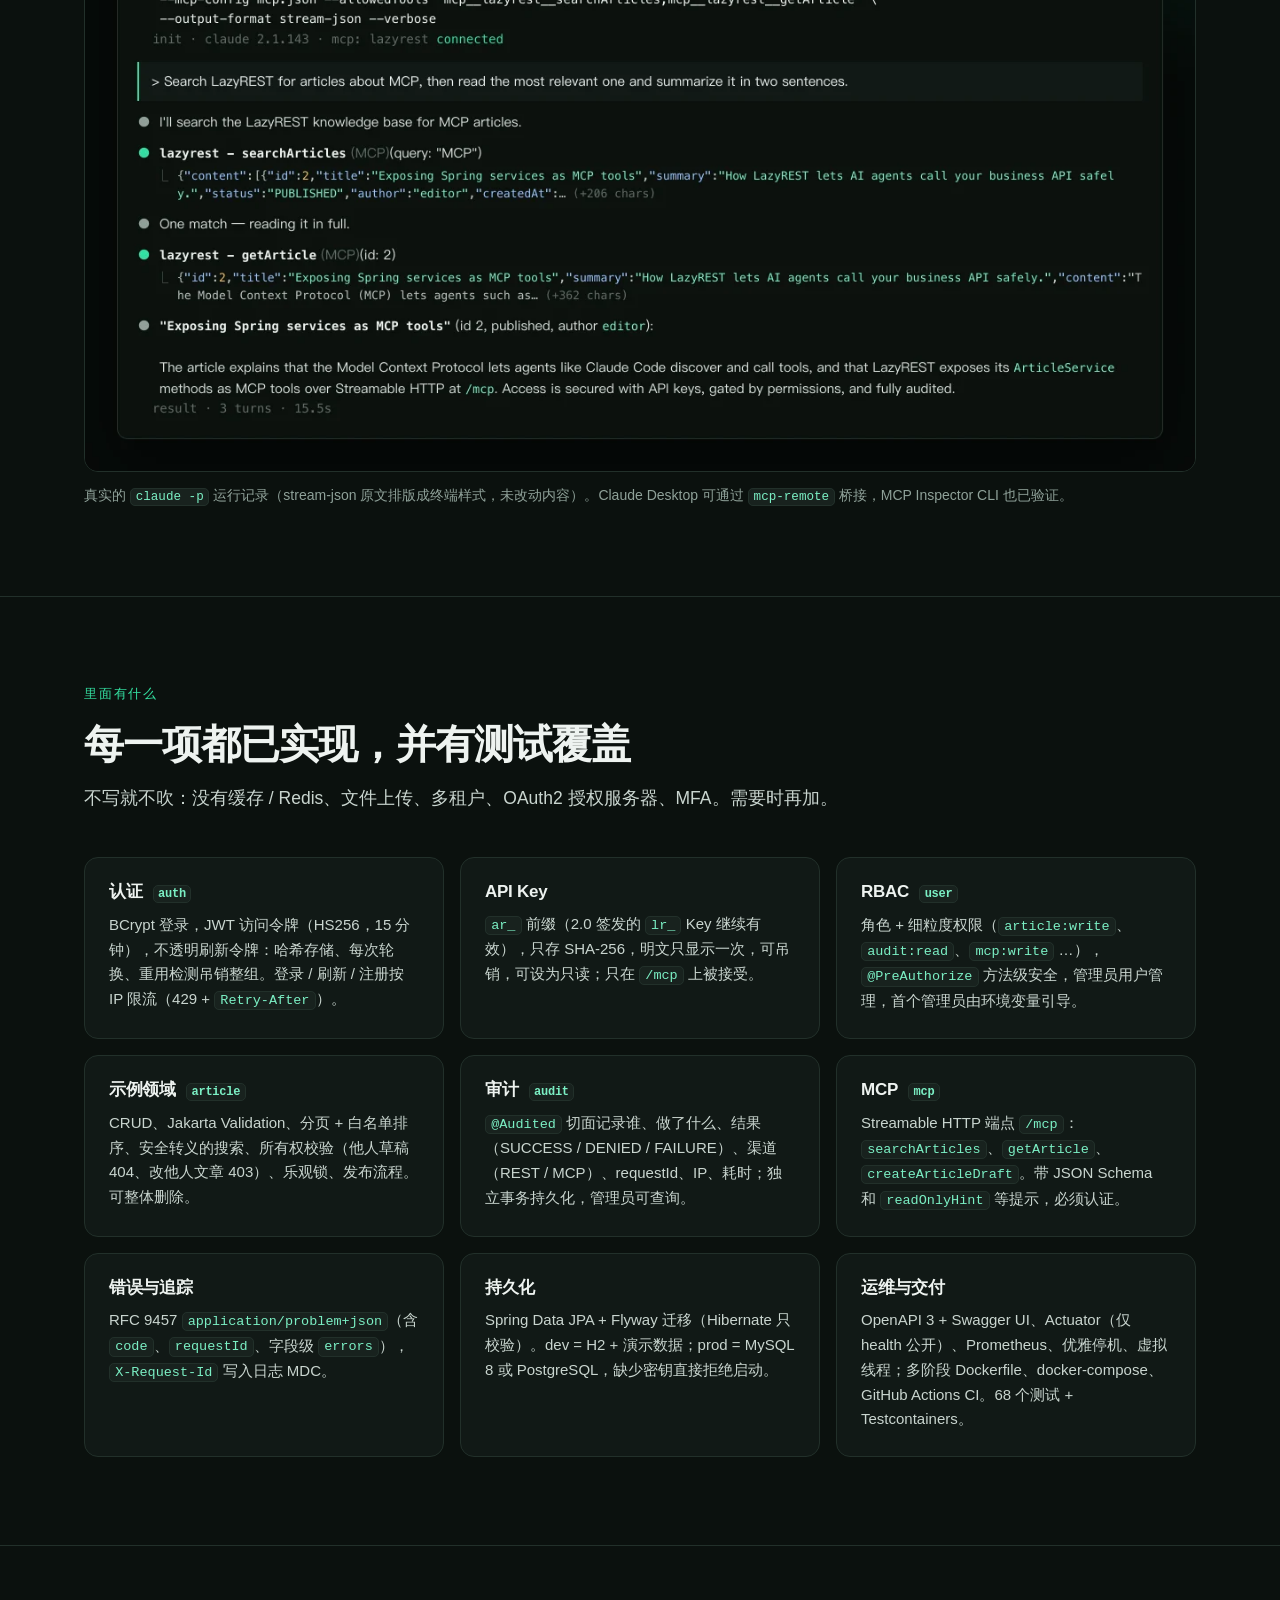
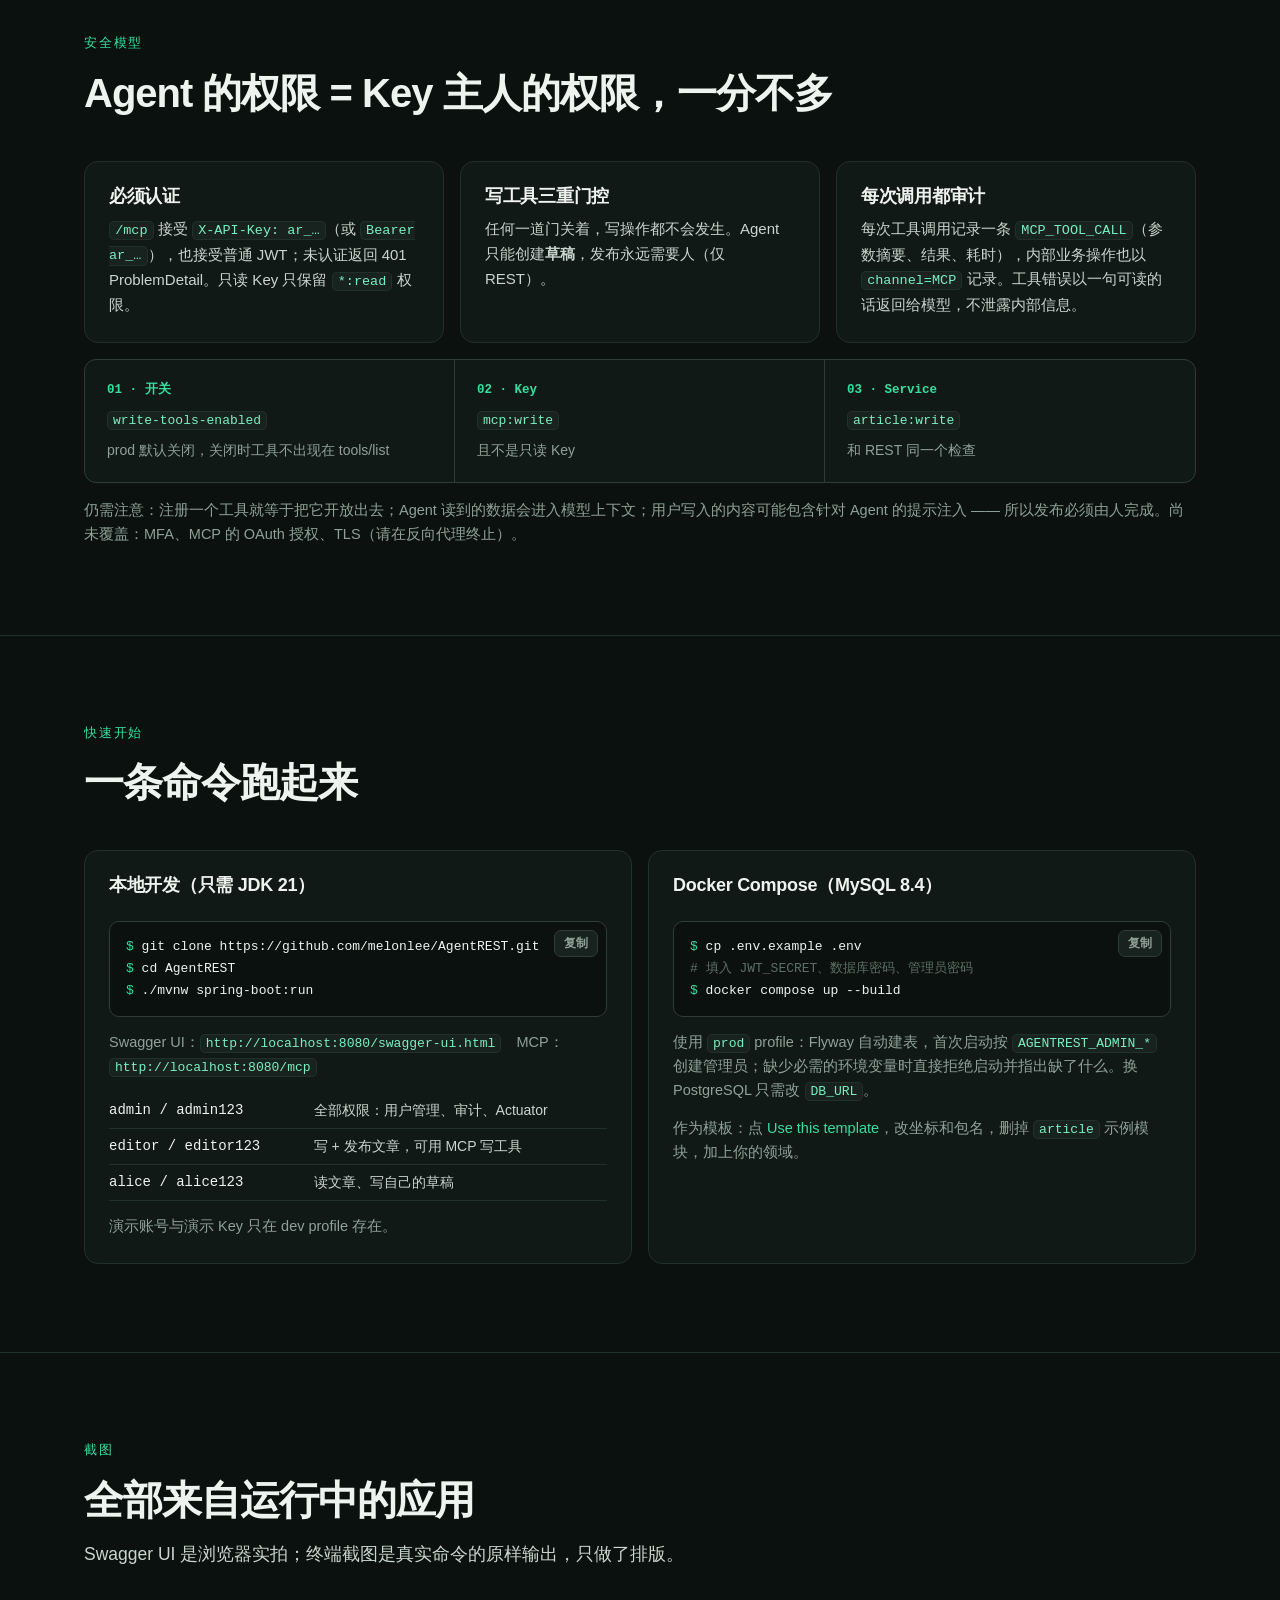
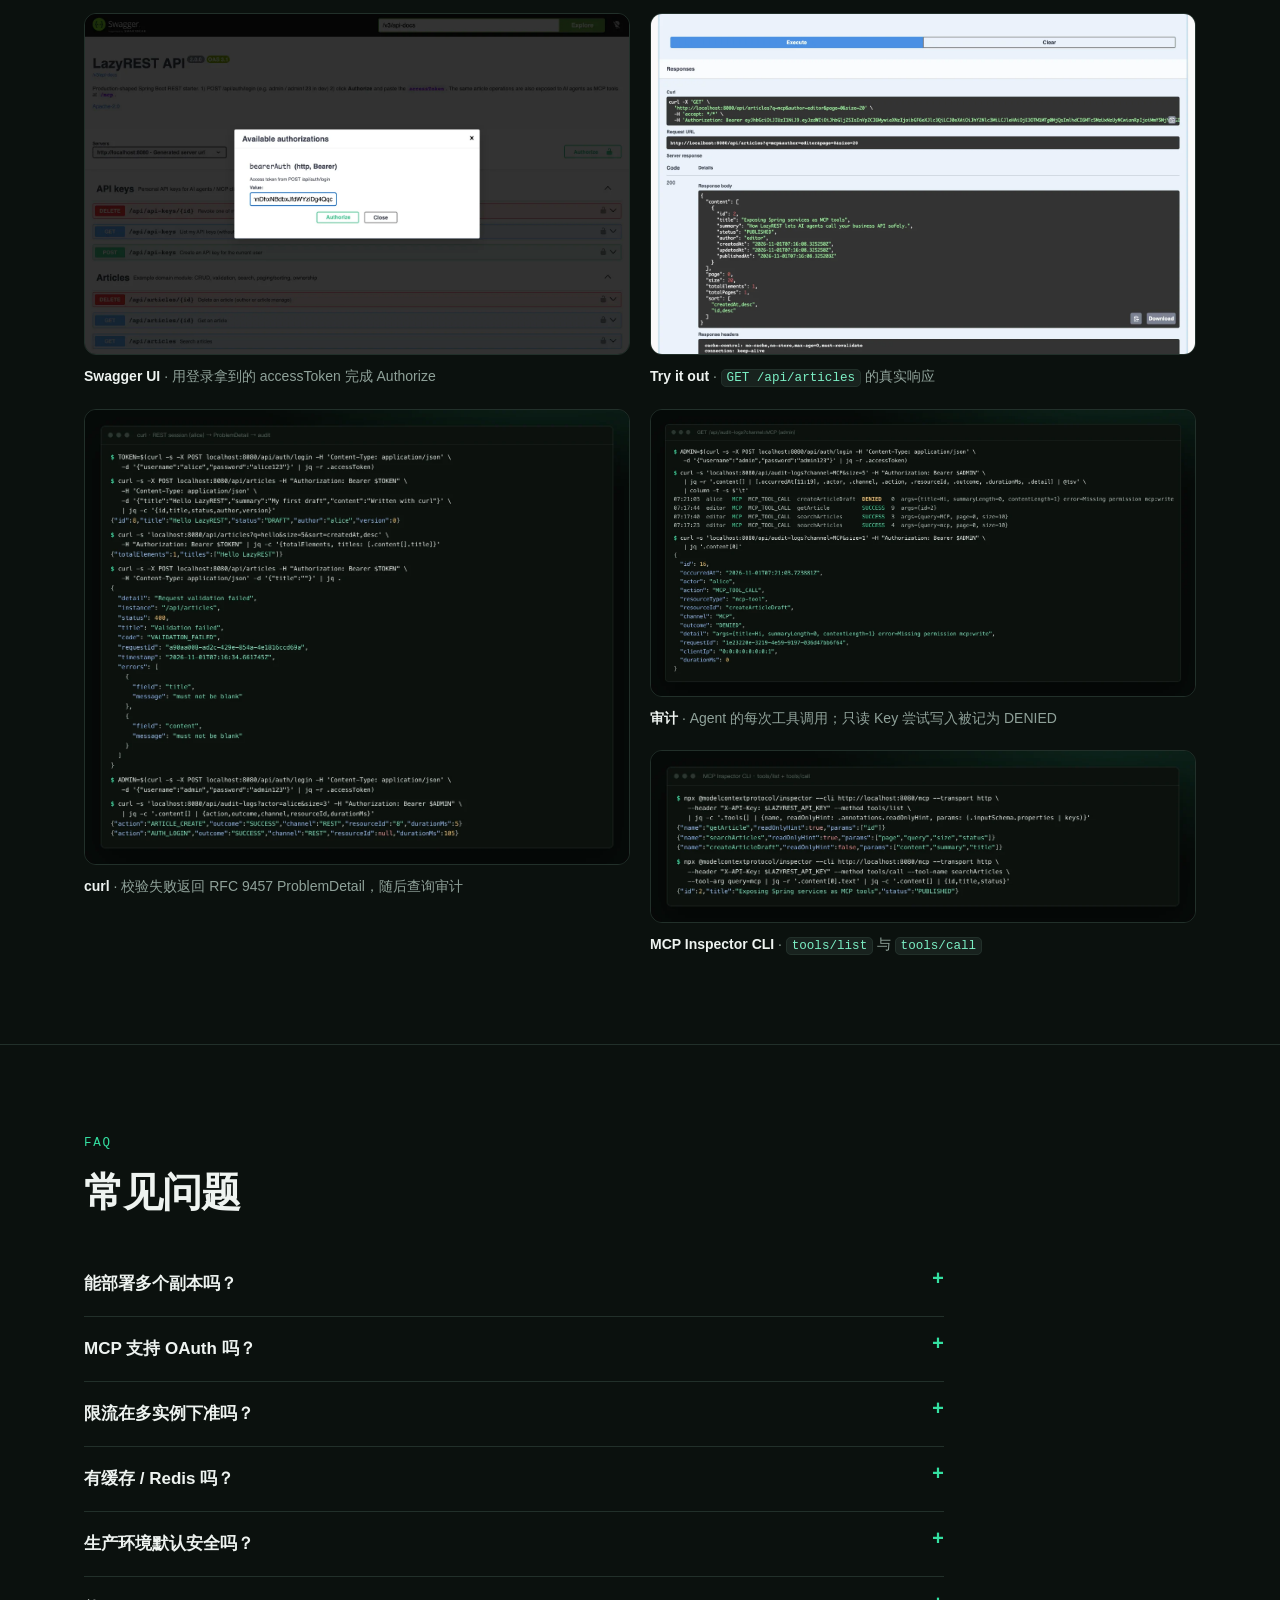
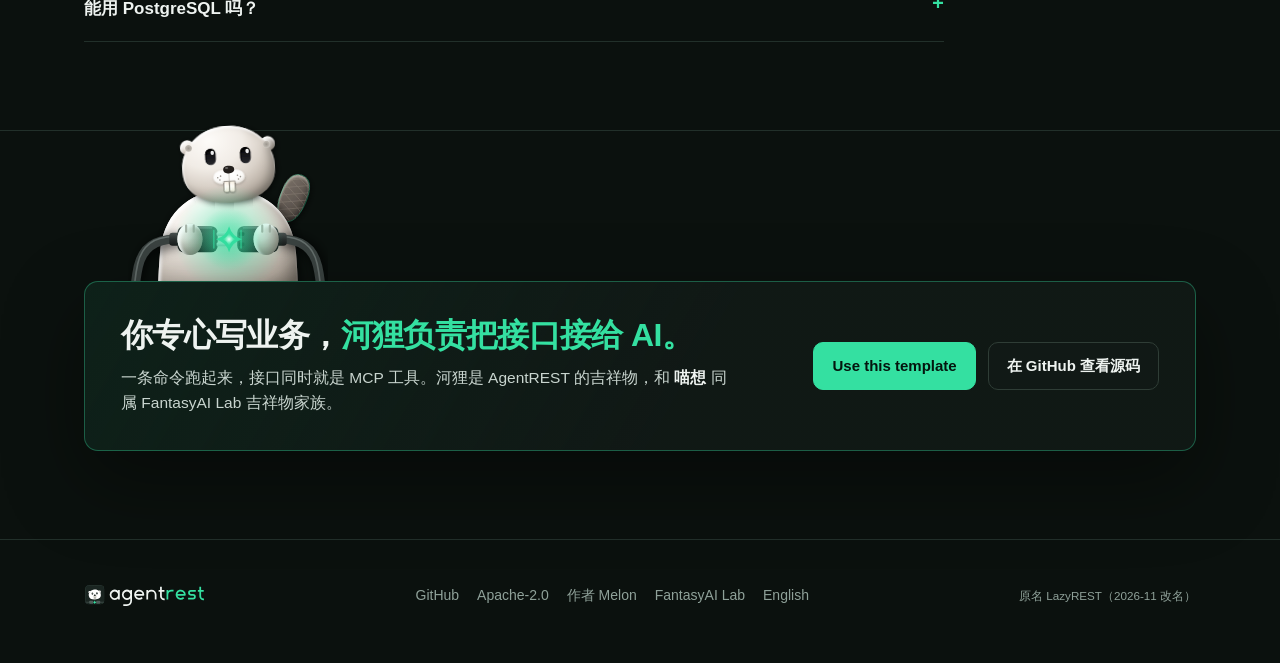
==== commit b78afdbc: "feat(brand): AgentREST wordmark and plug-joining beaver across icons, logos and marketing images The" ====
--- a/website/index.html
+++ b/website/index.html
@@ -19,14 +19,14 @@
   <meta property="og:locale:alternate" content="en_US" />
   <meta property="og:title" content="AgentREST：你的业务 API，让 AI Agent 安全调用" />
   <meta property="og:description" content="Spring Boot 4.1 REST 脚手架，接口同时是 MCP 工具 —— 同样的权限，同样的审计。" />
-  <meta property="og:image" content="https://melonlee.github.io/AgentREST/assets/lazyrest-social-preview.png" />
+  <meta property="og:image" content="https://melonlee.github.io/AgentREST/assets/agentrest-social-preview.png" />
   <meta property="og:image:width" content="1280" />
   <meta property="og:image:height" content="640" />
   <meta property="og:image:alt" content="AgentREST：Your REST API, ready for AI agents" />
   <meta name="twitter:card" content="summary_large_image" />
   <meta name="twitter:title" content="AgentREST：你的业务 API，让 AI Agent 安全调用" />
   <meta name="twitter:description" content="Spring Boot 4.1 REST 脚手架，接口同时是 MCP 工具 —— 同样的权限，同样的审计。" />
-  <meta name="twitter:image" content="https://melonlee.github.io/AgentREST/assets/lazyrest-social-preview.png" />
+  <meta name="twitter:image" content="https://melonlee.github.io/AgentREST/assets/agentrest-social-preview.png" />
 
   <link rel="icon" href="assets/favicon.ico" sizes="48x48" />
   <link rel="icon" href="assets/favicon-32.png" type="image/png" sizes="32x32" />
@@ -41,7 +41,7 @@
 
   <header class="site-header">
     <nav class="wrap nav" aria-label="主导航">
-      <a class="brand" href="./" aria-label="AgentREST 首页"><img src="assets/lazyrest-logo-dark.svg" alt="AgentREST" width="125" height="26" /></a>
+      <a class="brand" href="./" aria-label="AgentREST 首页"><img src="assets/agentrest-logo-dark.svg" alt="AgentREST" width="125" height="26" /></a>
       <div class="nav-links">
         <a href="#how">原理</a>
         <a href="#mcp">MCP 接入</a>
@@ -75,7 +75,7 @@
         </div>
         <div class="hero-stack">
           <div class="peek">
-          <img class="beaver" src="assets/lazyrest-beaver.svg" width="840" height="824" alt="AgentREST 吉祥物河狸" />
+          <img class="beaver" src="assets/agentrest-beaver.svg" width="824" height="824" alt="AgentREST 吉祥物河狸" />
           <div class="card term">
             <div class="card-head"><span class="dots"><i></i><i></i><i></i></span><span>~/AgentREST</span></div>
 <pre><span class="p">$</span> claude mcp add --transport http agentrest \
@@ -254,7 +254,7 @@
     <section class="closing" aria-label="收尾">
       <div class="wrap">
         <div class="peek">
-          <img class="beaver" src="assets/lazyrest-beaver.svg" width="840" height="824" alt="" loading="lazy" />
+          <img class="beaver" src="assets/agentrest-beaver.svg" width="824" height="824" alt="" loading="lazy" />
           <div class="card closing-card">
             <div>
               <h2>你专心写业务，<em>河狸负责把接口接给 AI。</em></h2>
@@ -272,7 +272,7 @@
 
   <footer class="site-footer">
     <div class="wrap">
-      <img src="assets/lazyrest-logo-dark.svg" alt="AgentREST" width="106" height="22" loading="lazy" />
+      <img src="assets/agentrest-logo-dark.svg" alt="AgentREST" width="106" height="22" loading="lazy" />
       <nav aria-label="页脚">
         <a href="https://github.com/melonlee/AgentREST">GitHub</a>
         <a href="https://github.com/melonlee/AgentREST/blob/HEAD/LICENSE">Apache-2.0</a>
--- a/website/assets/site.css
+++ b/website/assets/site.css
@@ -210,7 +210,7 @@
   .step .code { grid-column: 1; grid-row: auto; }
 }
 
-/* beaver mascot: rises from behind a card, paws resting on its top edge (same pose as the app icon) */
+/* beaver mascot: rises from behind a card, joining two plugs; its cables run down into the card below */
 .peek { position: relative; min-width: 0; }
 .peek > .beaver { position: absolute; bottom: 100%; right: 30px; width: 176px; height: auto; pointer-events: none; animation: rise .9s cubic-bezier(.2,.8,.2,1) .25s both; }
 .peek > .card { position: relative; z-index: 1; }
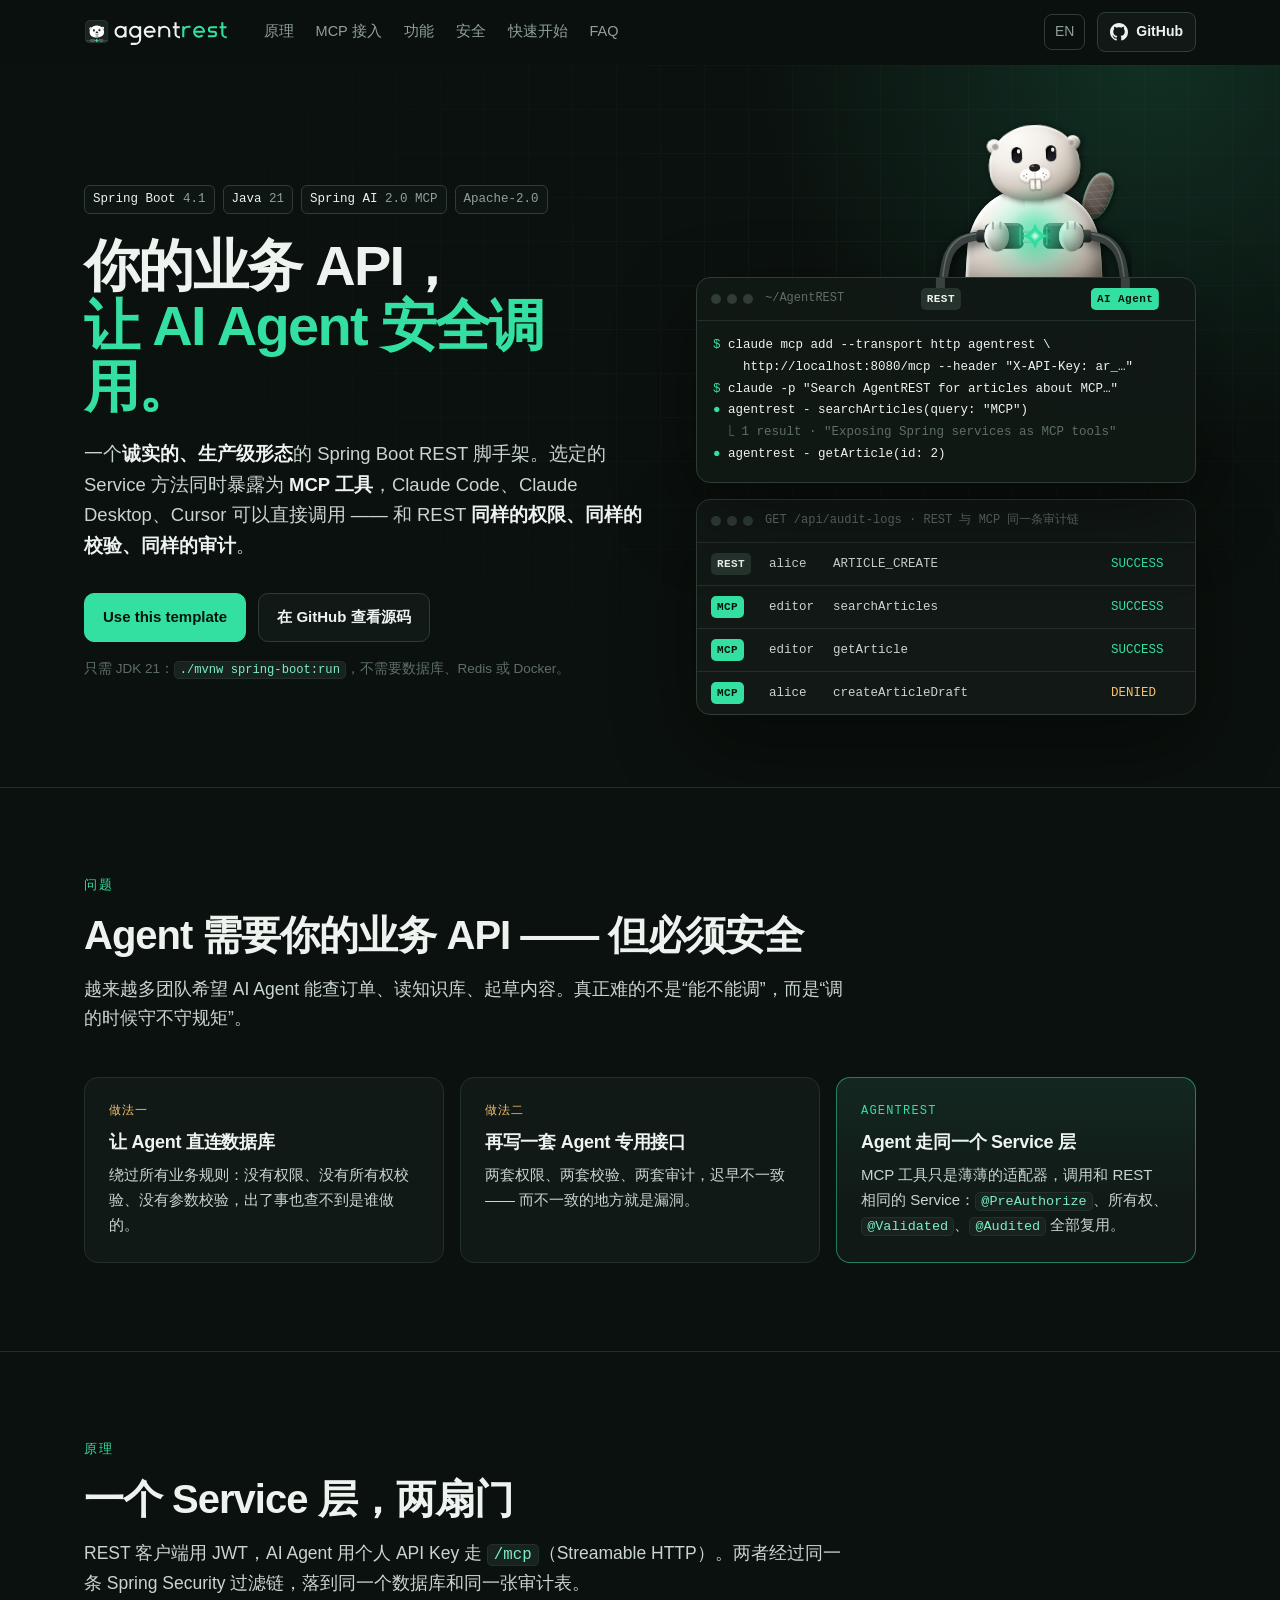
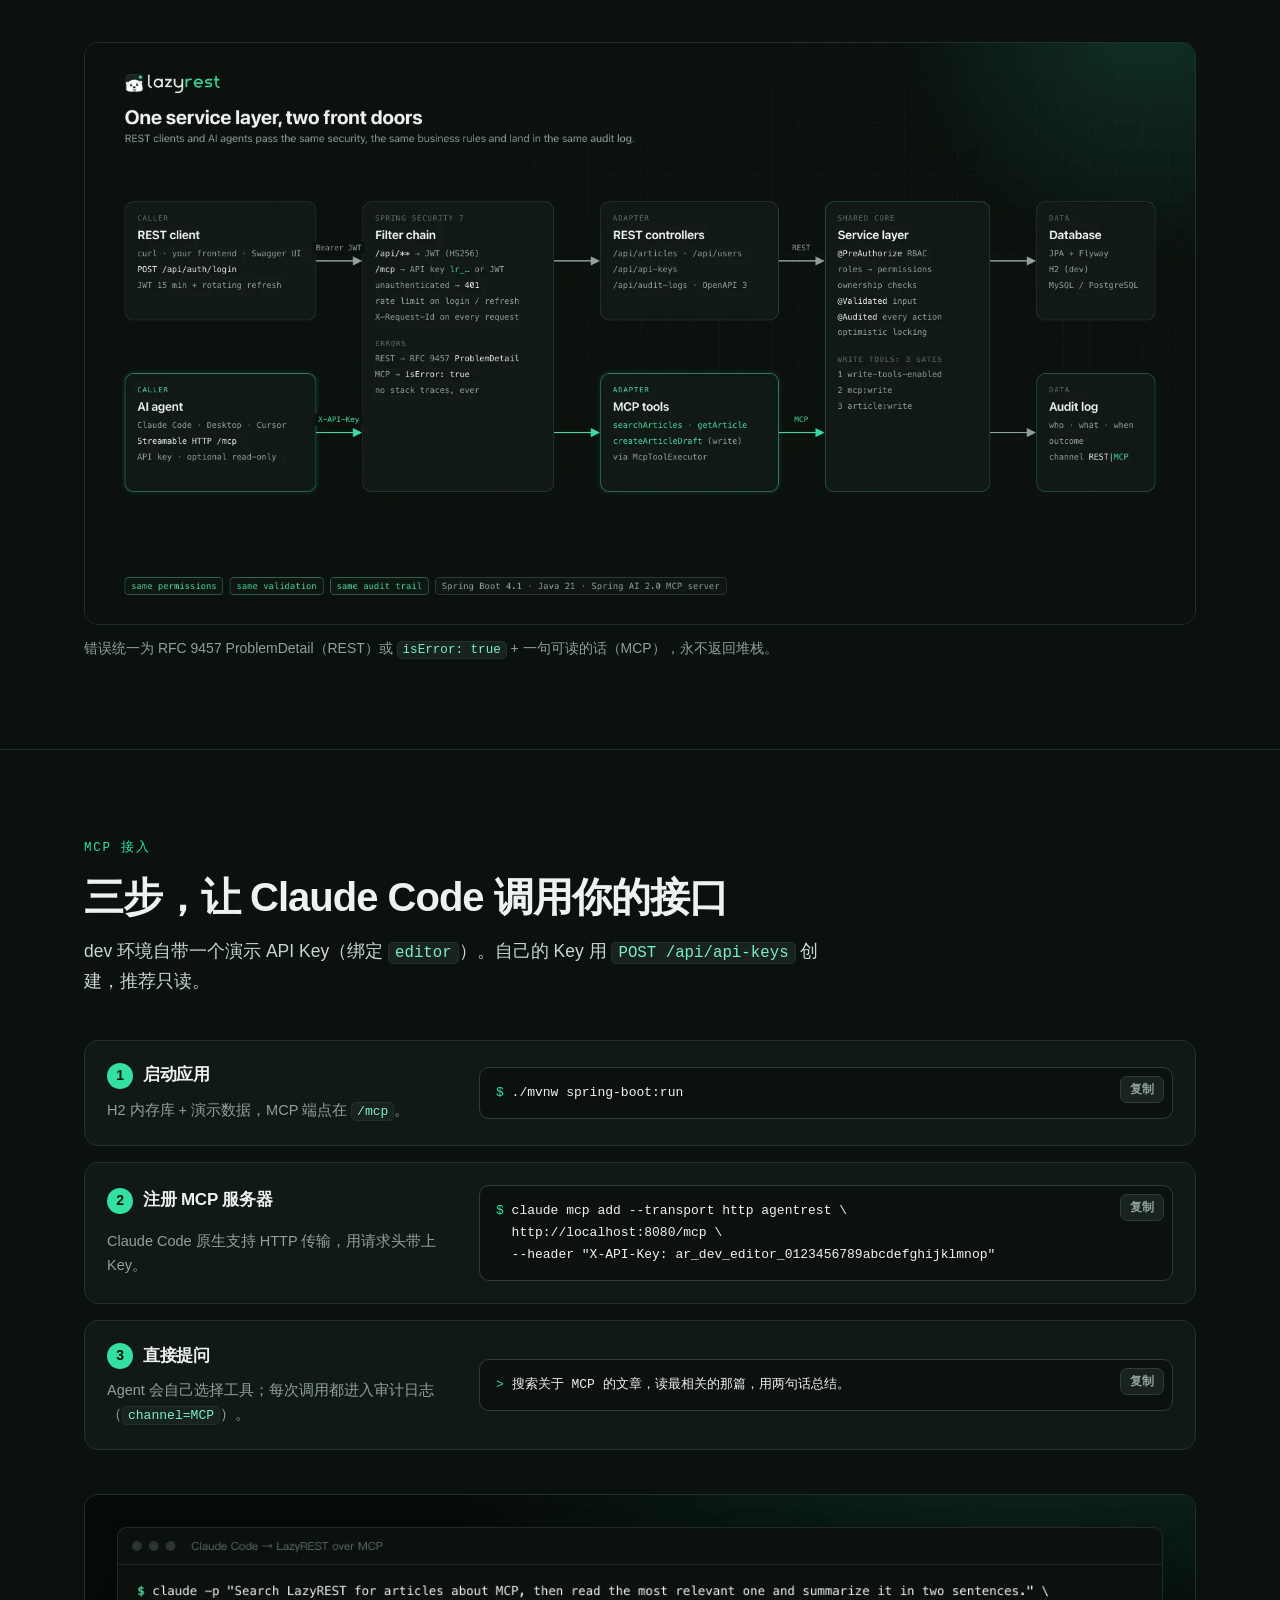
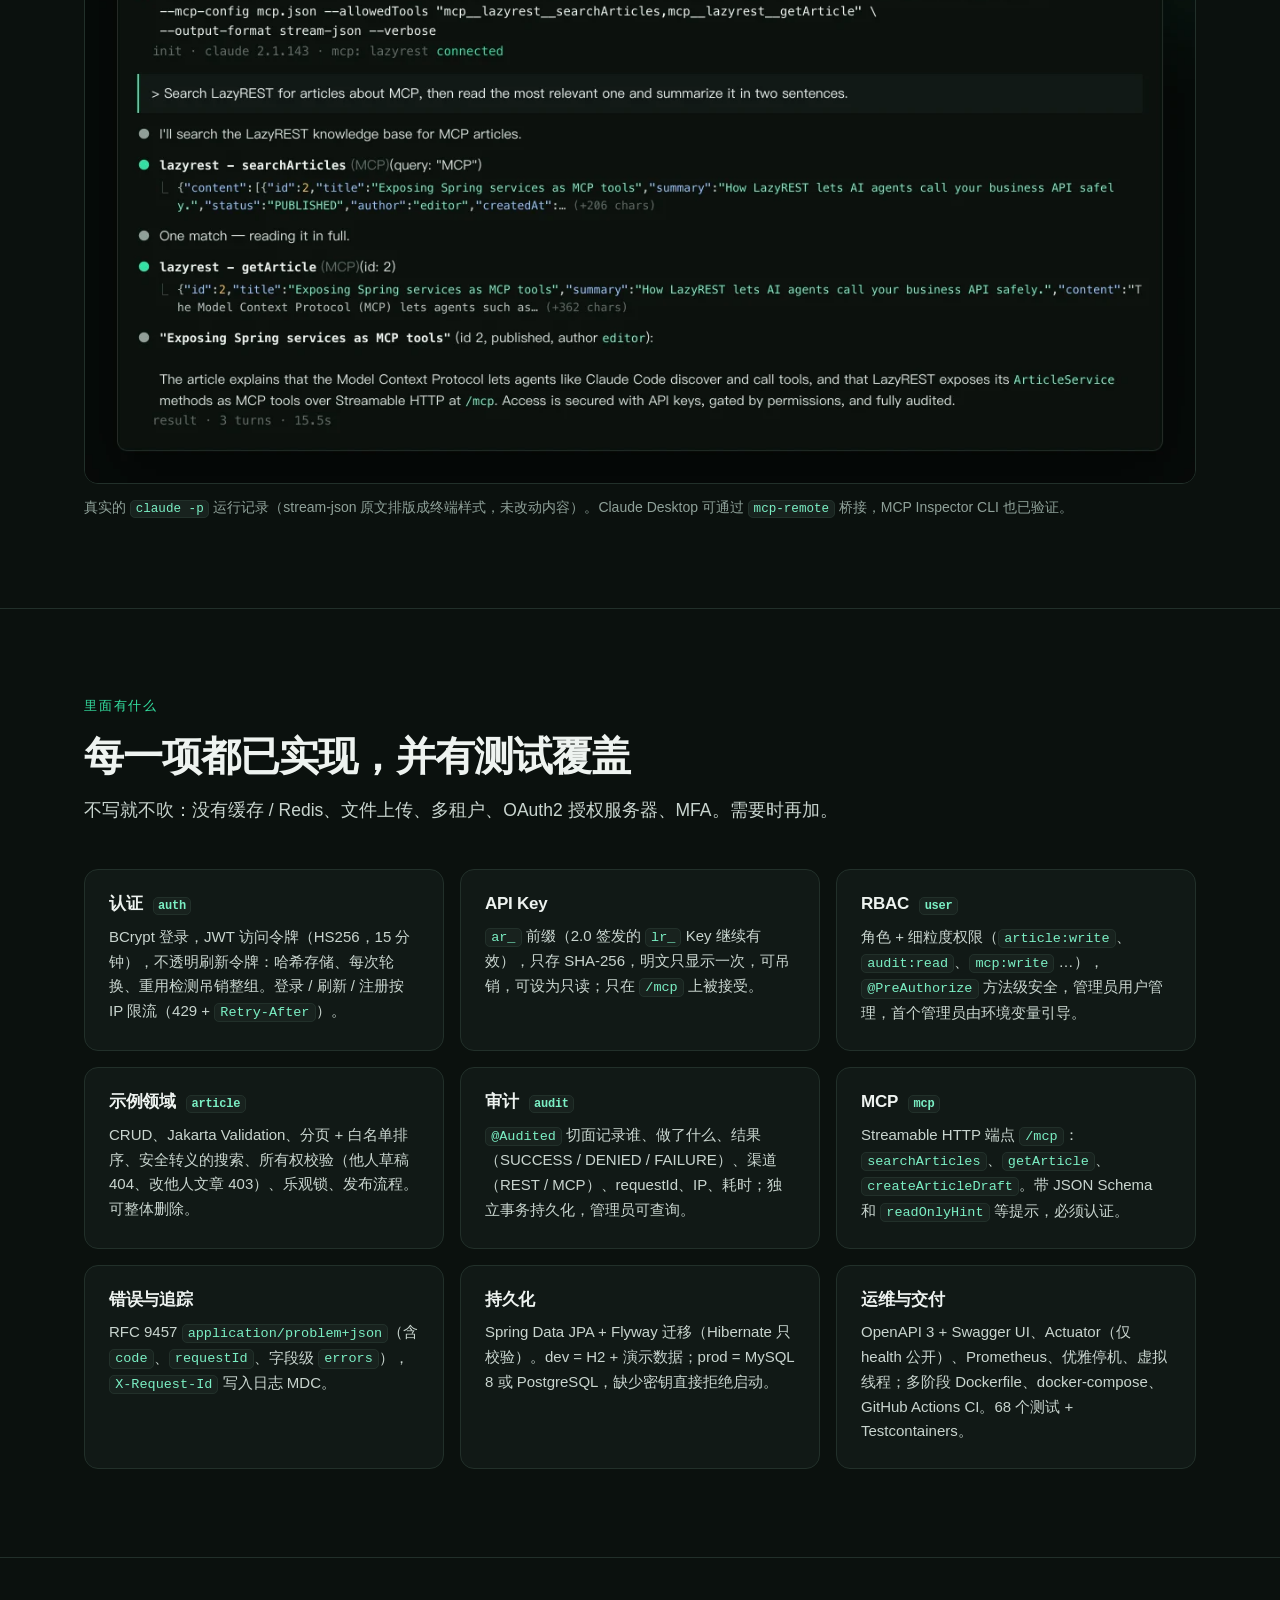
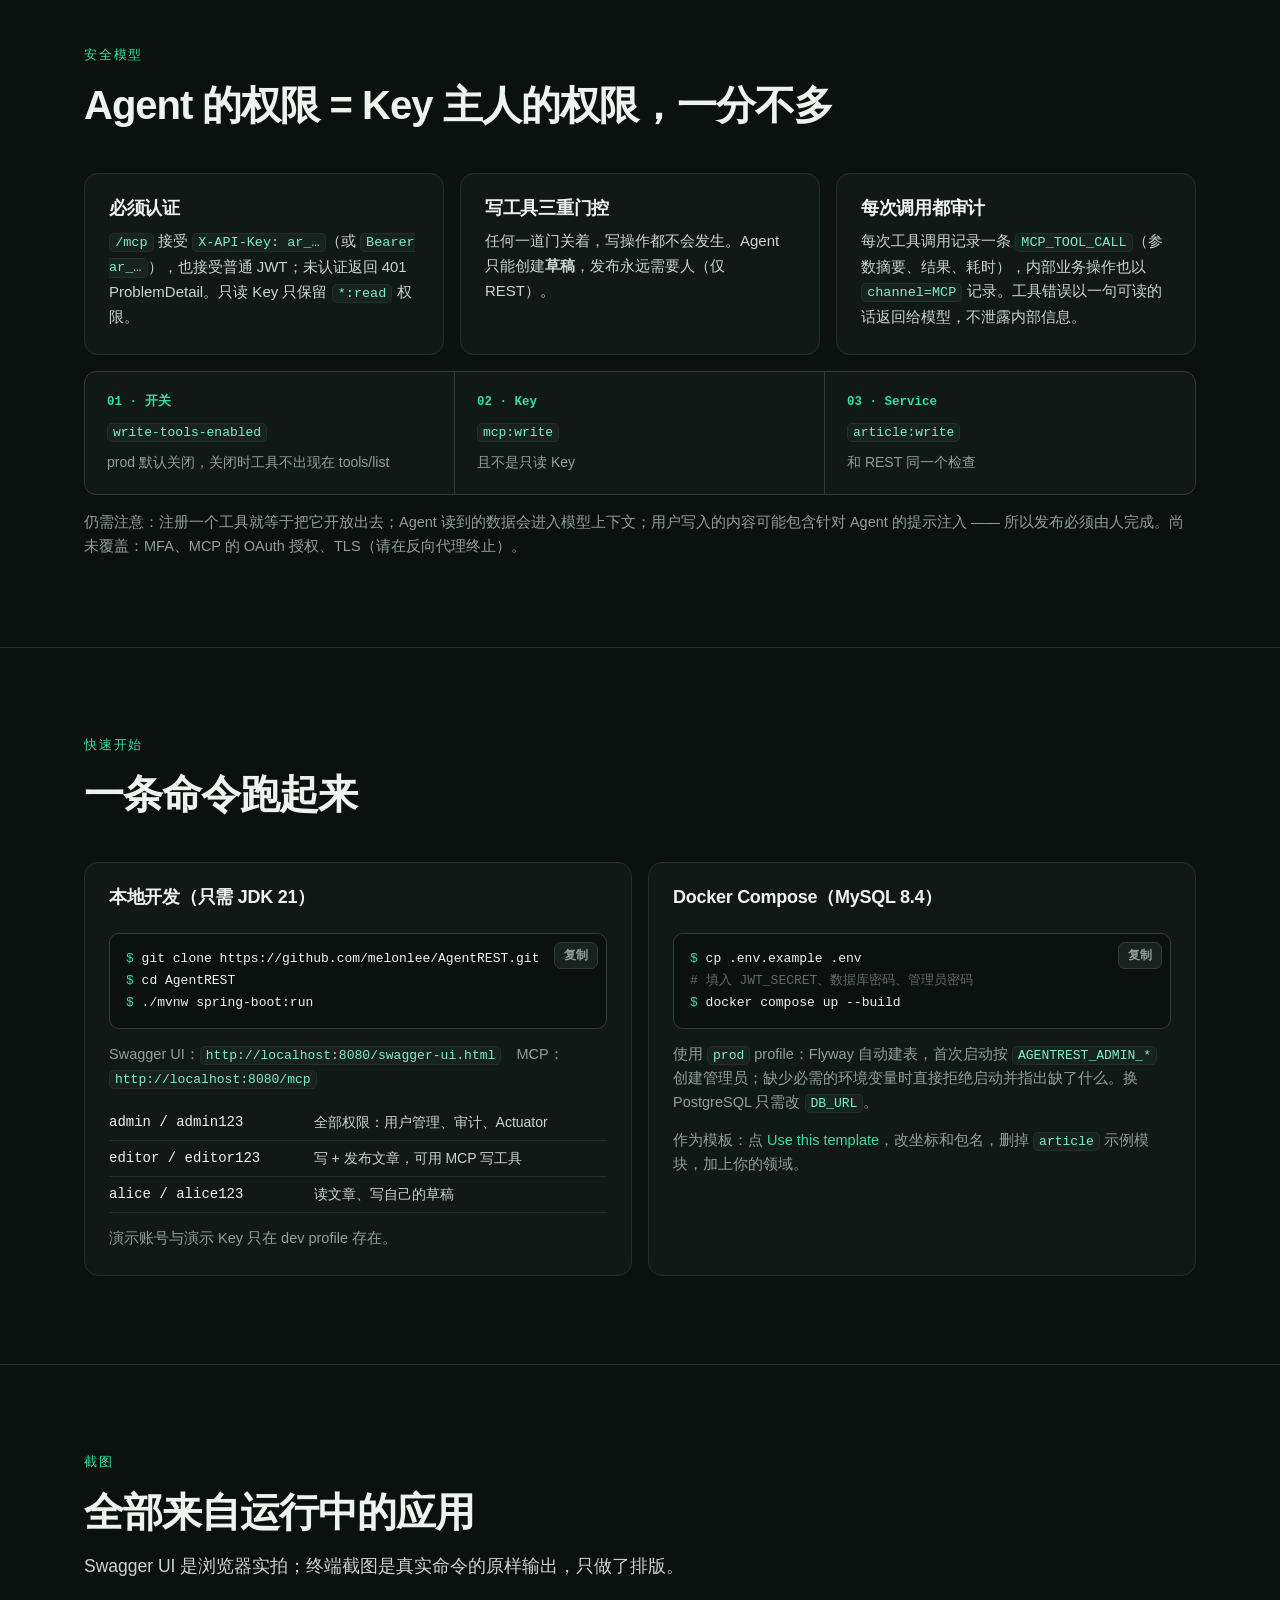
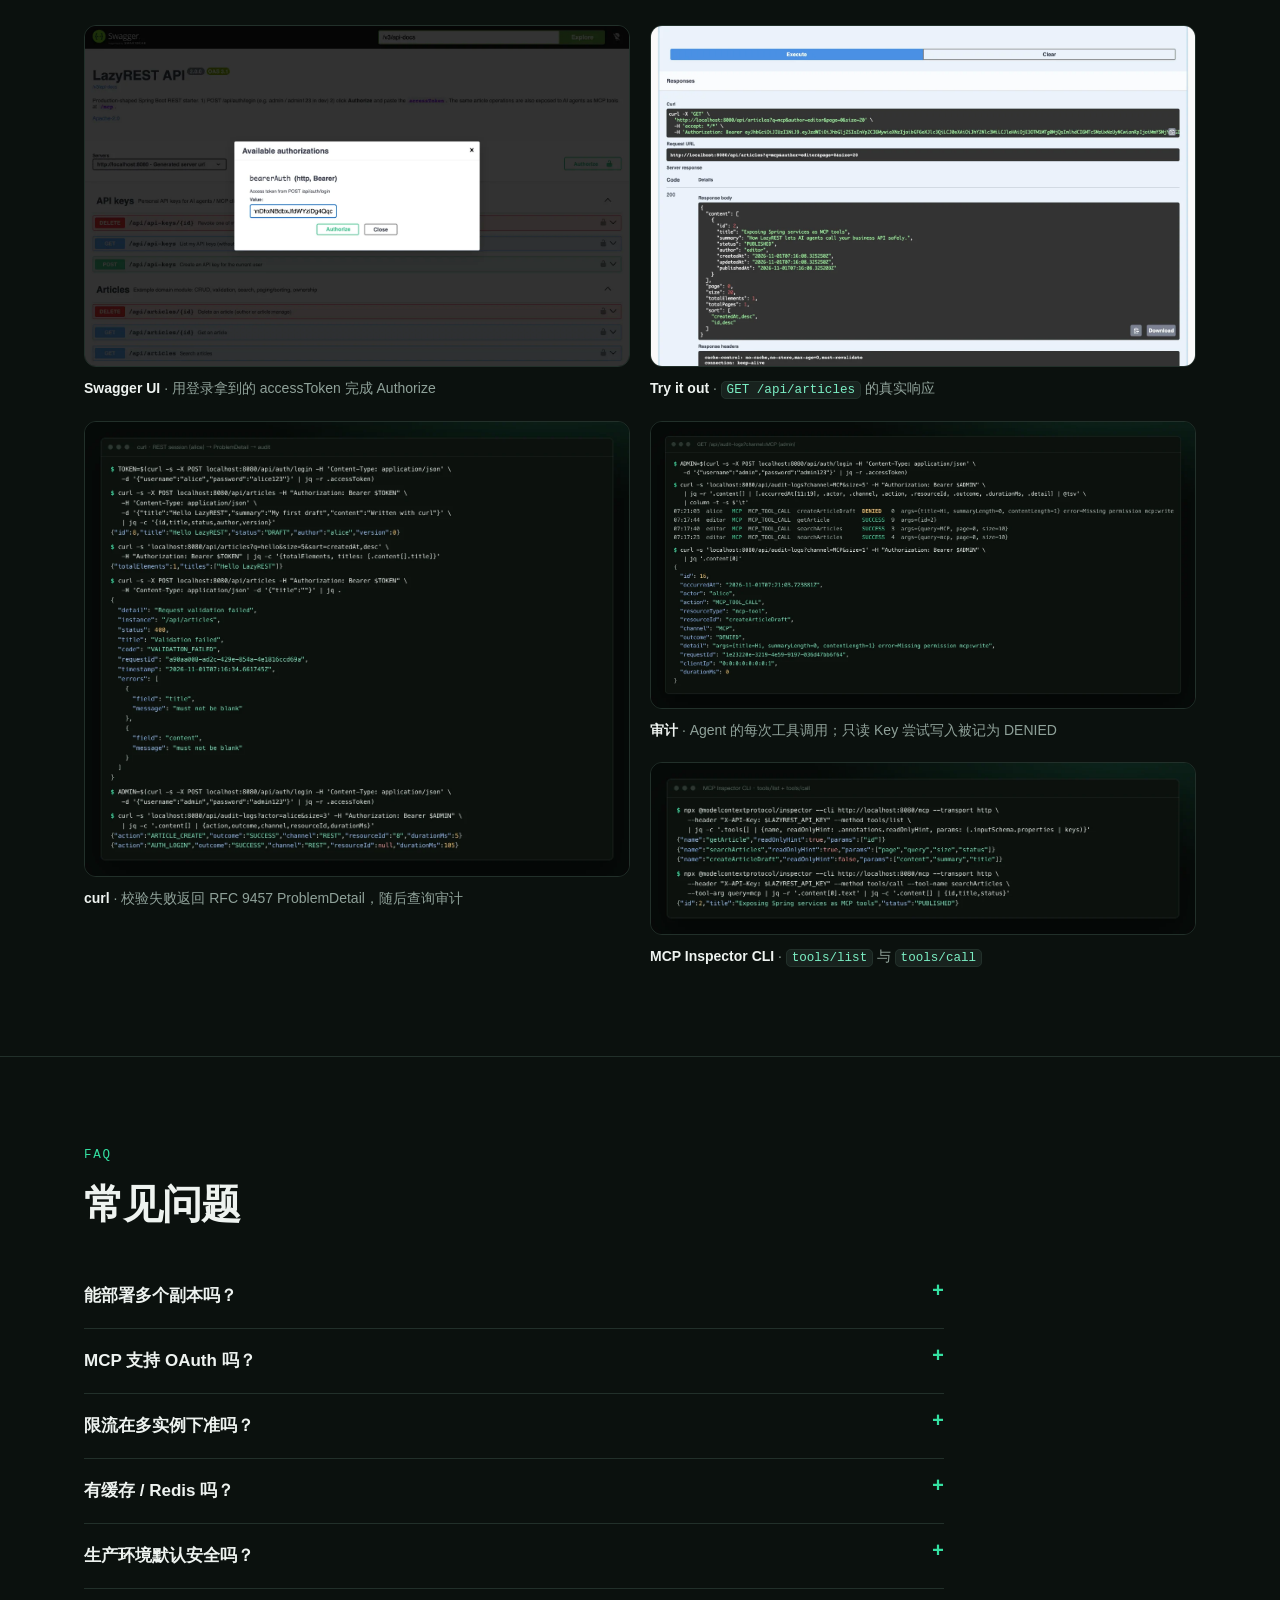
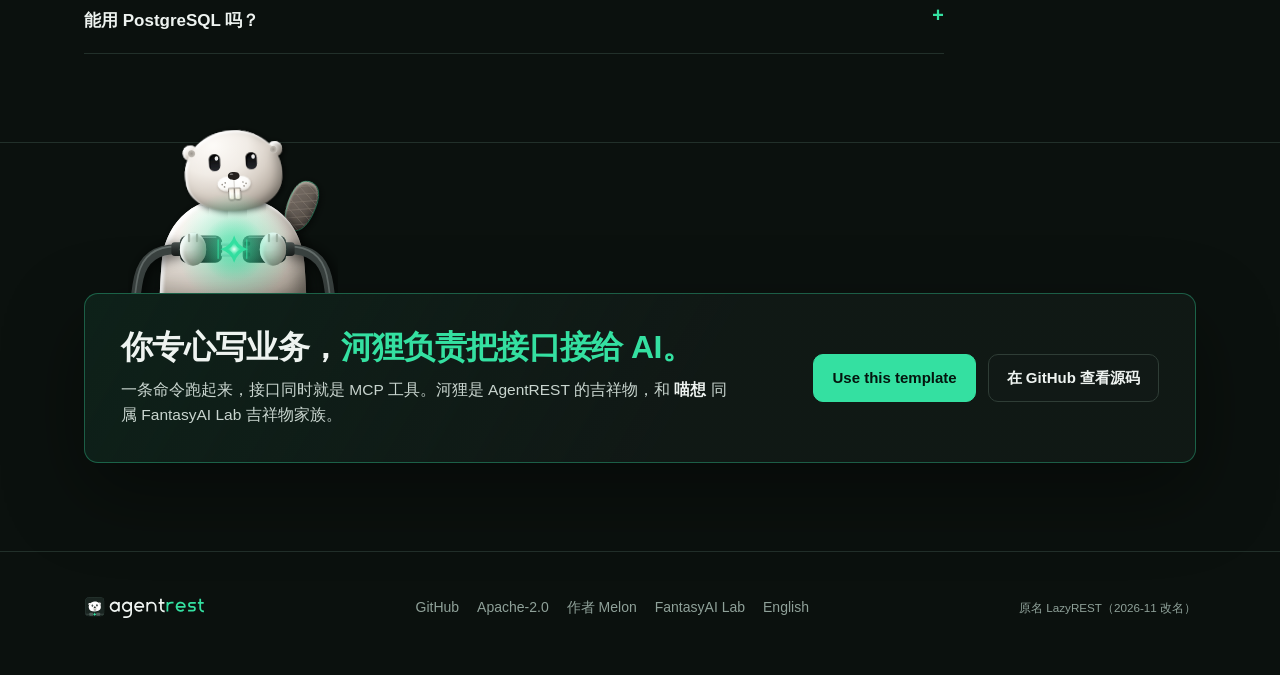
==== commit 7a710552: "feat(website): plug-joining beaver whose cables connect REST and AI agent in the hero card Header/fo" ====
--- a/website/index.html
+++ b/website/index.html
@@ -77,7 +77,7 @@
           <div class="peek">
           <img class="beaver" src="assets/agentrest-beaver.svg" width="824" height="824" alt="AgentREST 吉祥物河狸" />
           <div class="card term">
-            <div class="card-head"><span class="dots"><i></i><i></i><i></i></span><span>~/AgentREST</span></div>
+            <div class="card-head"><span class="dots"><i></i><i></i><i></i></span><span class="sockets" aria-hidden="true"><span class="tag rest">REST</span><span class="tag mcp">AI Agent</span></span><span>~/AgentREST</span></div>
 <pre><span class="p">$</span> claude mcp add --transport http agentrest \
     http://localhost:8080/mcp --header "X-API-Key: ar_…"
 <span class="p">$</span> claude -p "Search AgentREST for articles about MCP…"
--- a/website/assets/site.css
+++ b/website/assets/site.css
@@ -212,13 +212,22 @@
 
 /* beaver mascot: rises from behind a card, joining two plugs; its cables run down into the card below */
 .peek { position: relative; min-width: 0; }
-.peek > .beaver { position: absolute; bottom: 100%; right: 30px; width: 176px; height: auto; pointer-events: none; animation: rise .9s cubic-bezier(.2,.8,.2,1) .25s both; }
+.peek { --bw: 196px; --br: 64px; }
+.peek > .beaver { position: absolute; bottom: 100%; right: var(--br); width: var(--bw); height: auto; pointer-events: none; animation: rise .9s cubic-bezier(.2,.8,.2,1) .25s both; }
 .peek > .card { position: relative; z-index: 1; }
-.hero-stack { padding-top: 116px; }
+.hero-stack { padding-top: 128px; }
+/* Hero: the beaver's two cables end at the card's top edge (at 3% / 97% of the figure width) and
+   continue into two "sockets" in the card header - REST on one side, AI agent (MCP) on the other. */
+.sockets { position: absolute; top: 0; right: var(--br); width: var(--bw); height: 0; }
+.sockets .tag { position: absolute; top: 10px; transform: translateX(-50%); white-space: nowrap; animation: plug-in .4s ease-out 1s both; }
+.sockets .tag:first-child { left: 3%; }
+.sockets .tag:last-child { left: 97%; }
+.sockets .tag::before { content: ""; position: absolute; left: 50%; bottom: 100%; width: 9px; height: 11px; margin-left: -4.5px; background: #3a4240; }
+@keyframes plug-in { from { opacity: 0; } }
 @keyframes rise { from { transform: translateY(40%); } }
-@media (prefers-reduced-motion: reduce) { .peek > .beaver { animation: none; } }
+@media (prefers-reduced-motion: reduce) { .peek > .beaver, .sockets .tag { animation: none; } }
 .closing { padding-top: 150px; }
-.closing .peek > .beaver { right: auto; left: 44px; width: 200px; animation: none; }
+.closing .peek > .beaver { right: auto; left: 44px; width: 210px; animation: none; }
 .closing-card { display: flex; align-items: center; justify-content: space-between; gap: 28px 40px; flex-wrap: wrap; padding: 34px 36px; background: linear-gradient(120deg, rgba(52,224,161,.08), rgba(17,25,22,.94) 55%); border-color: rgba(52,224,161,.35); }
 .closing-card > div:first-child { flex: 1 1 420px; min-width: 0; }
 .closing-card h2 { font-size: clamp(24px, 2.8vw, 32px); letter-spacing: -.02em; font-weight: 750; }
@@ -227,9 +236,11 @@
 .closing-card p b { color: var(--paper); font-weight: 600; }
 .closing-card .cta { margin-top: 0; }
 @media (max-width: 720px) {
-  .hero-stack { padding-top: 96px; }
-  .peek > .beaver { width: 144px; right: 18px; }
+  .hero-stack { padding-top: 104px; }
+  .peek { --bw: 150px; --br: 40px; }
+  .sockets .tag::before { width: 7px; margin-left: -3.5px; }
+  .card-head:has(.sockets) > span:last-child { visibility: hidden; } /* the path label would sit under the REST socket */
   .closing { padding-top: 124px; }
-  .closing .peek > .beaver { width: 160px; left: 22px; }
+  .closing .peek > .beaver { width: 164px; left: 22px; }
   .closing-card { padding: 26px 22px; }
 }
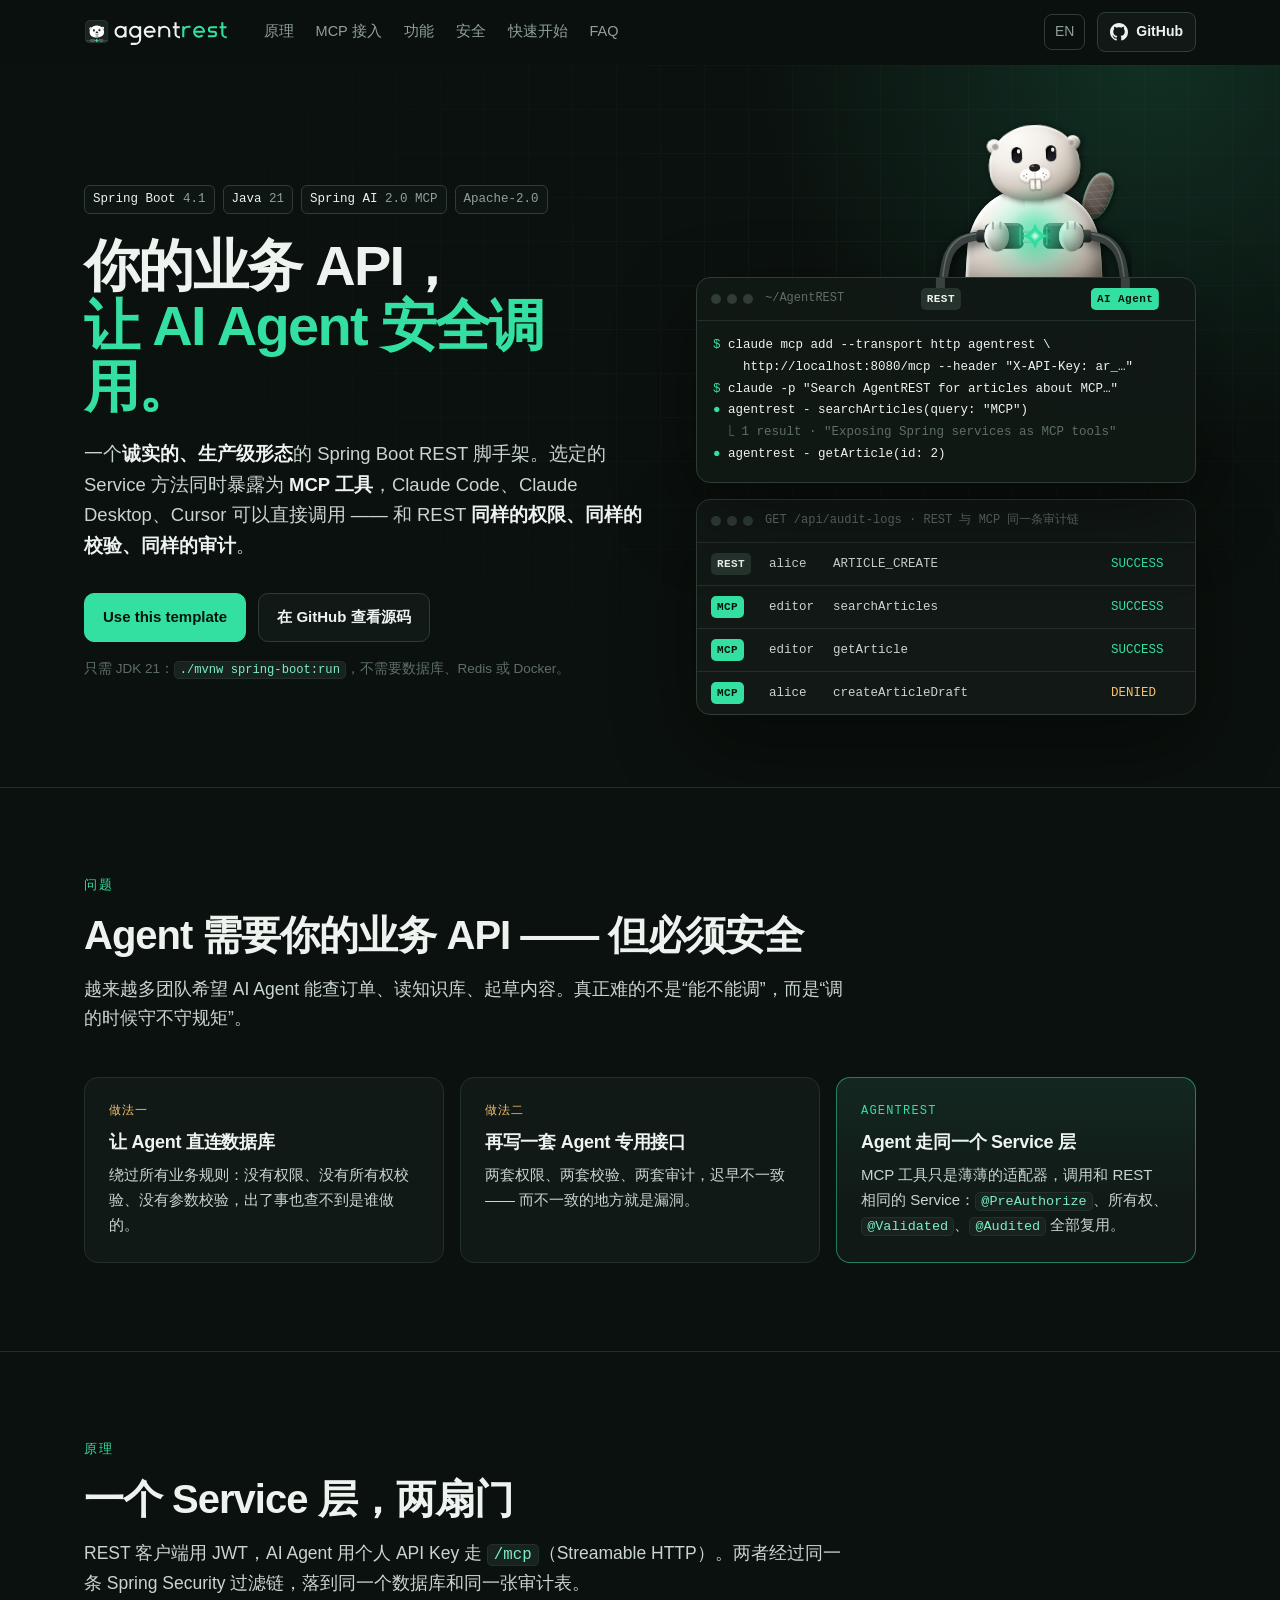
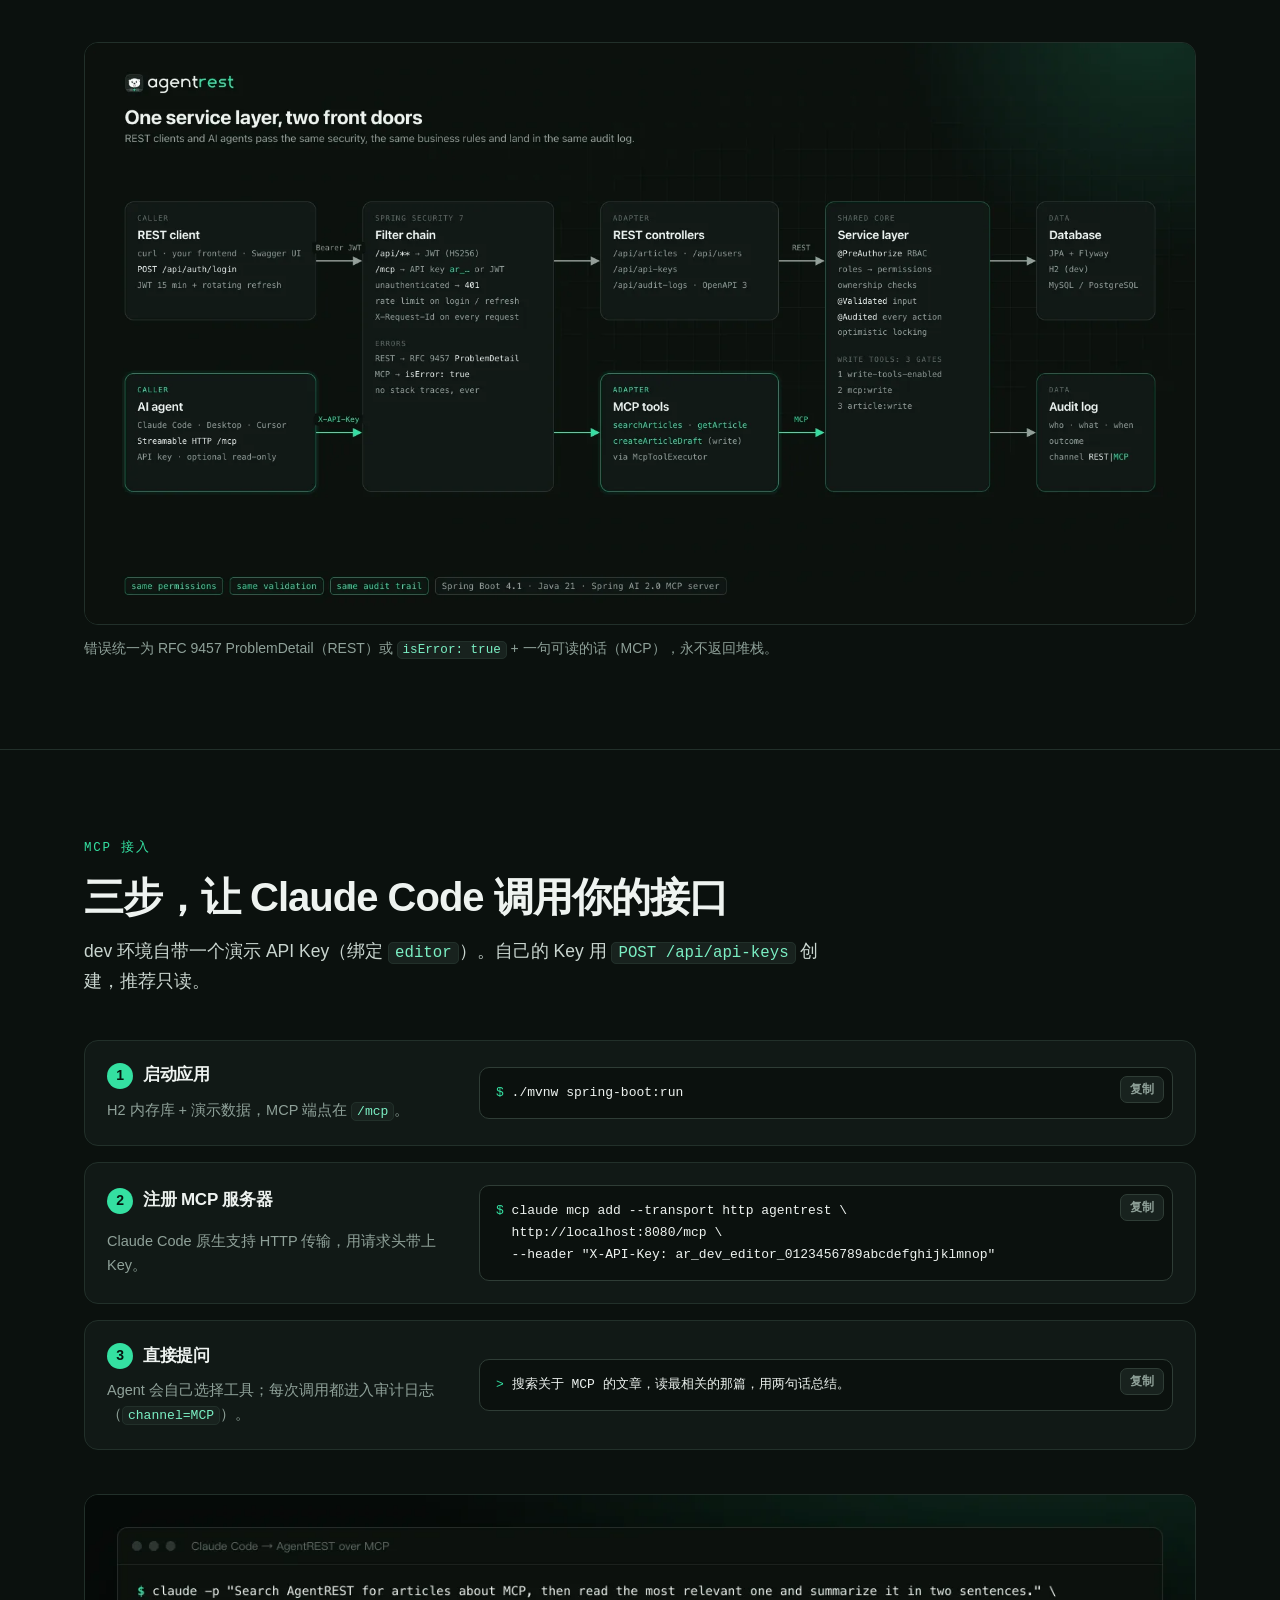
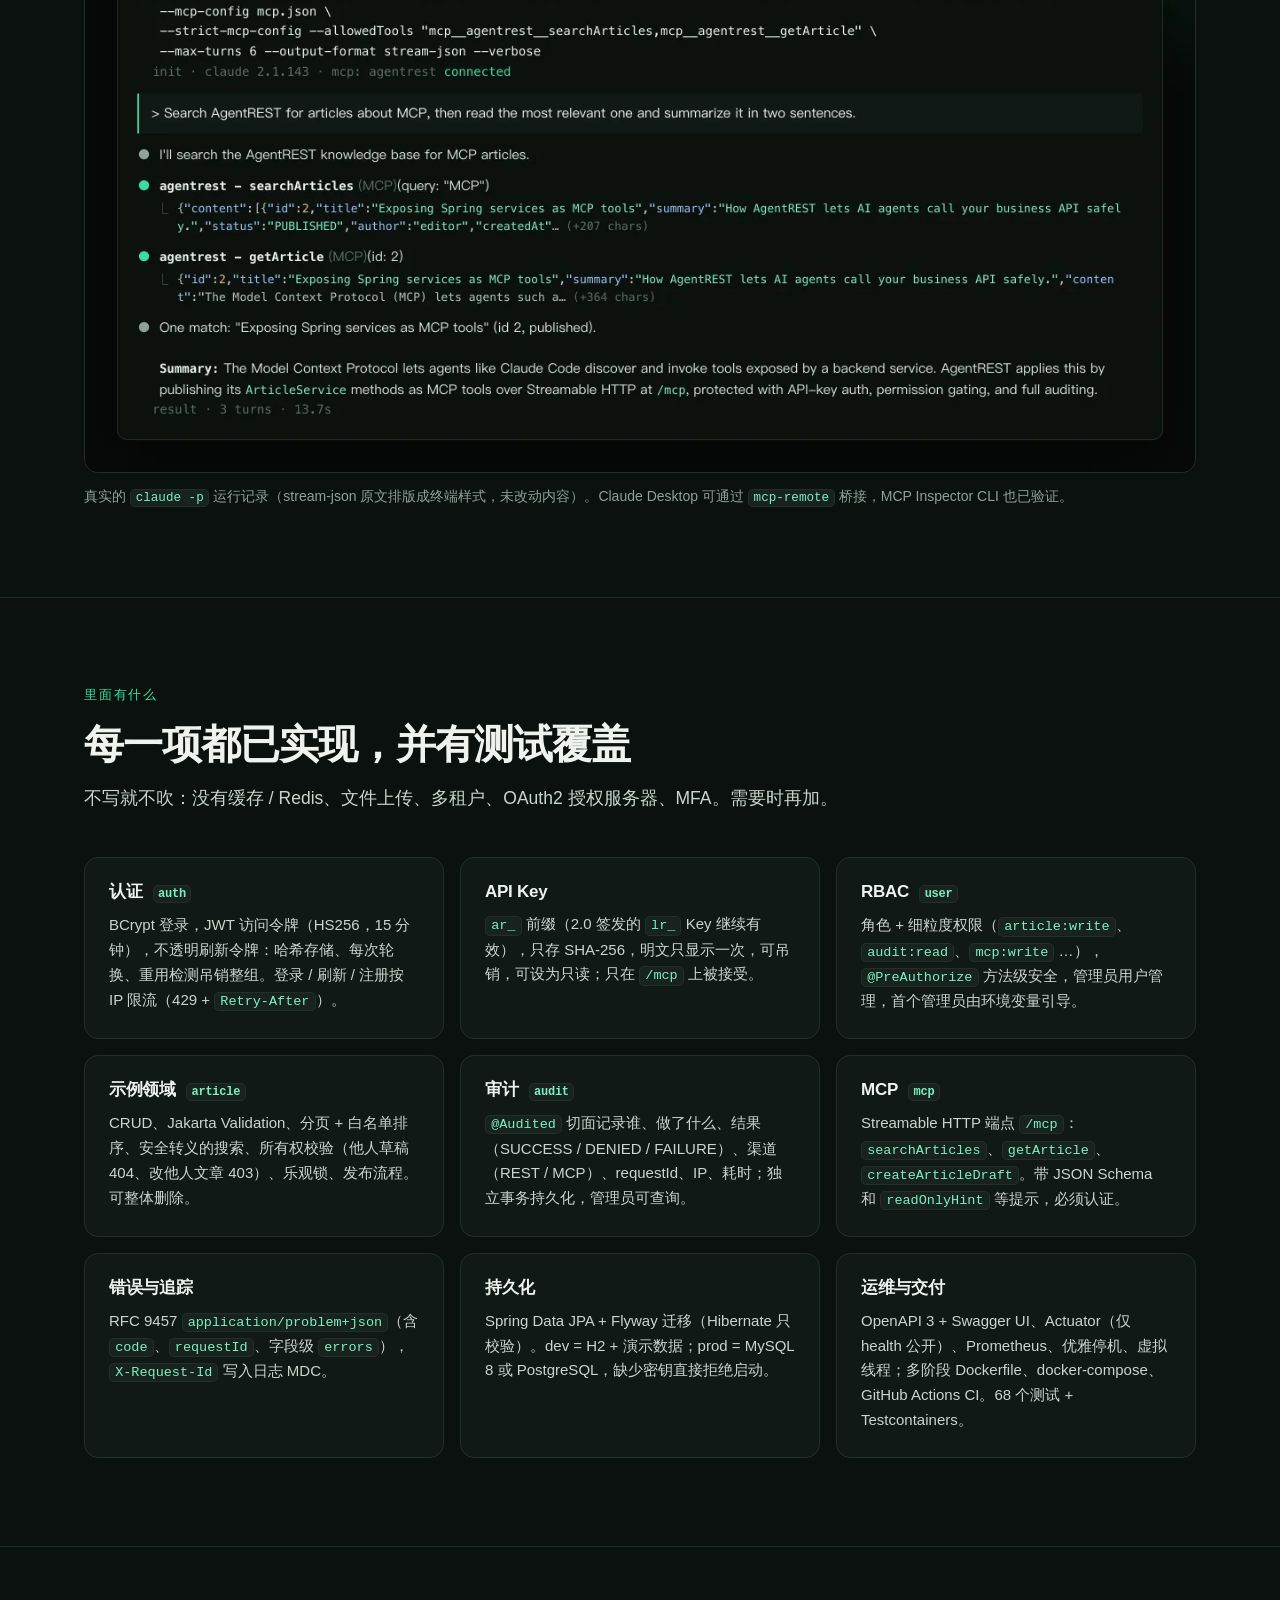
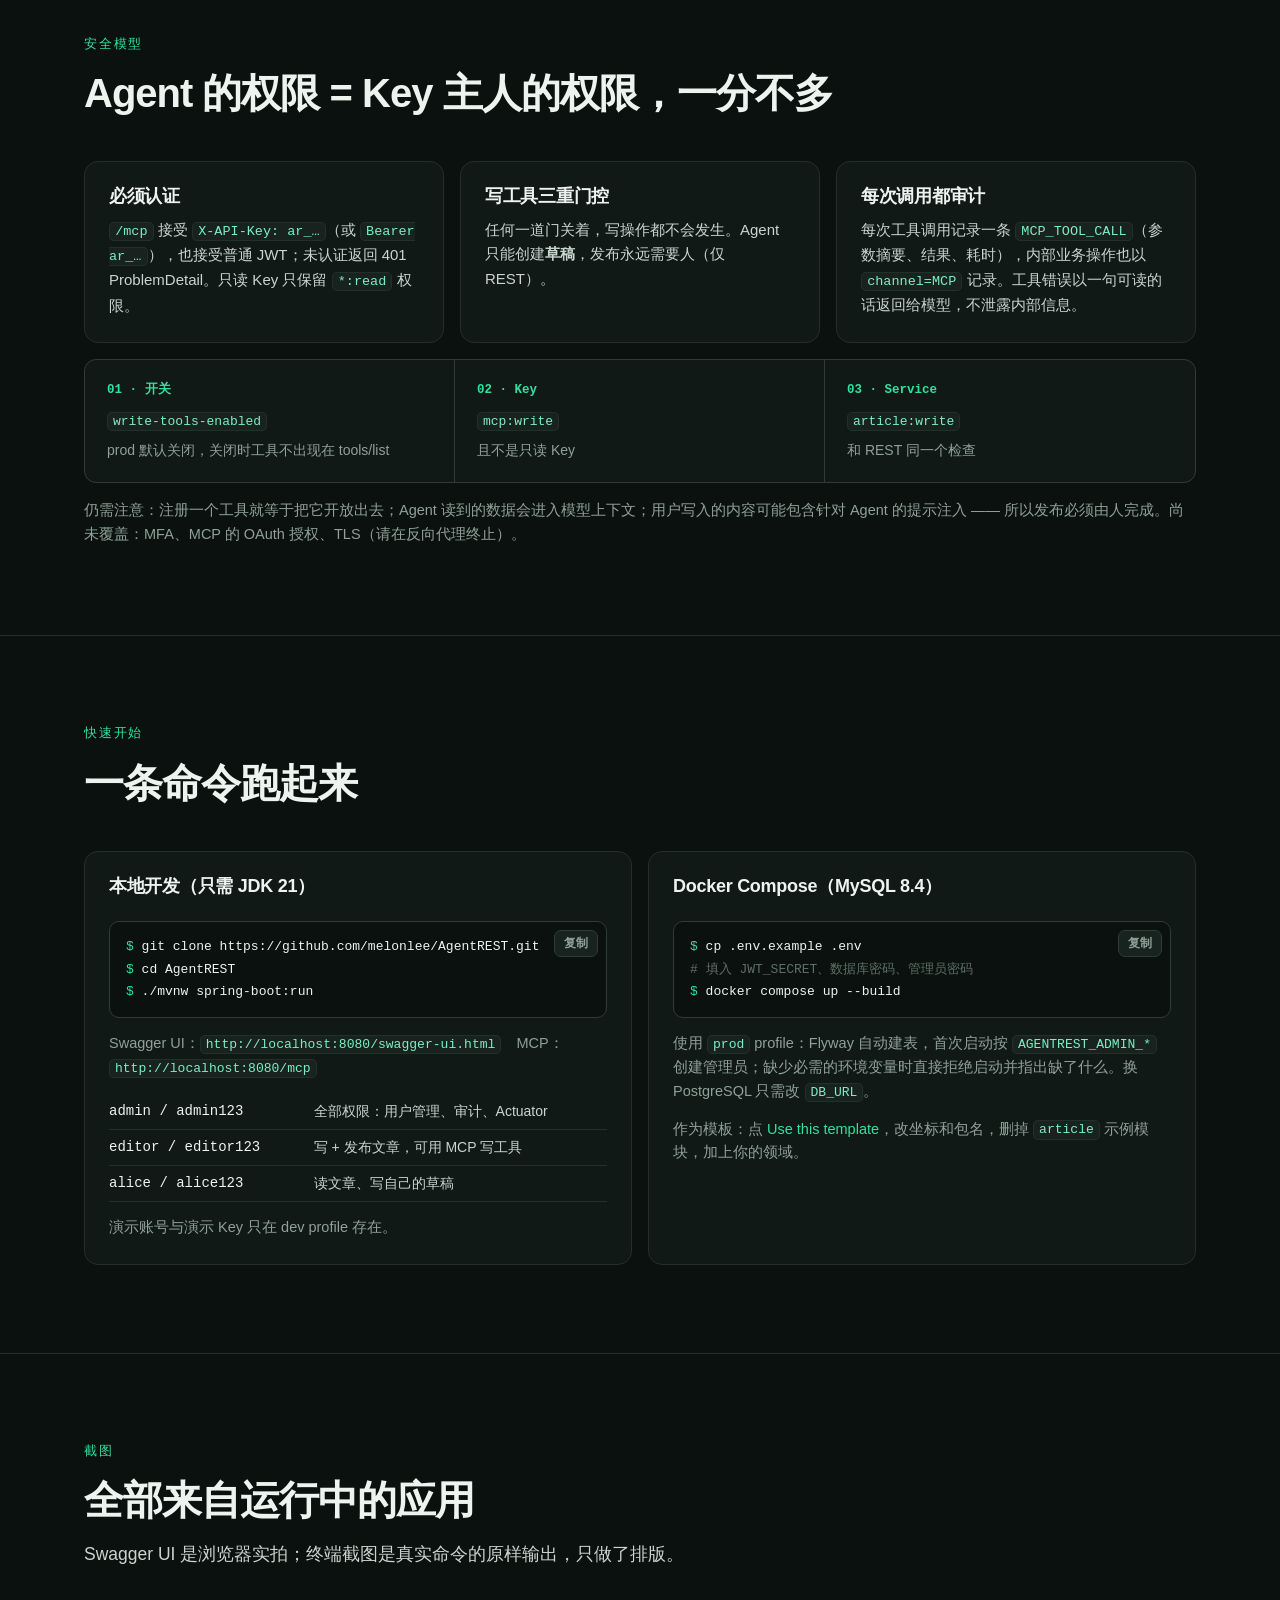
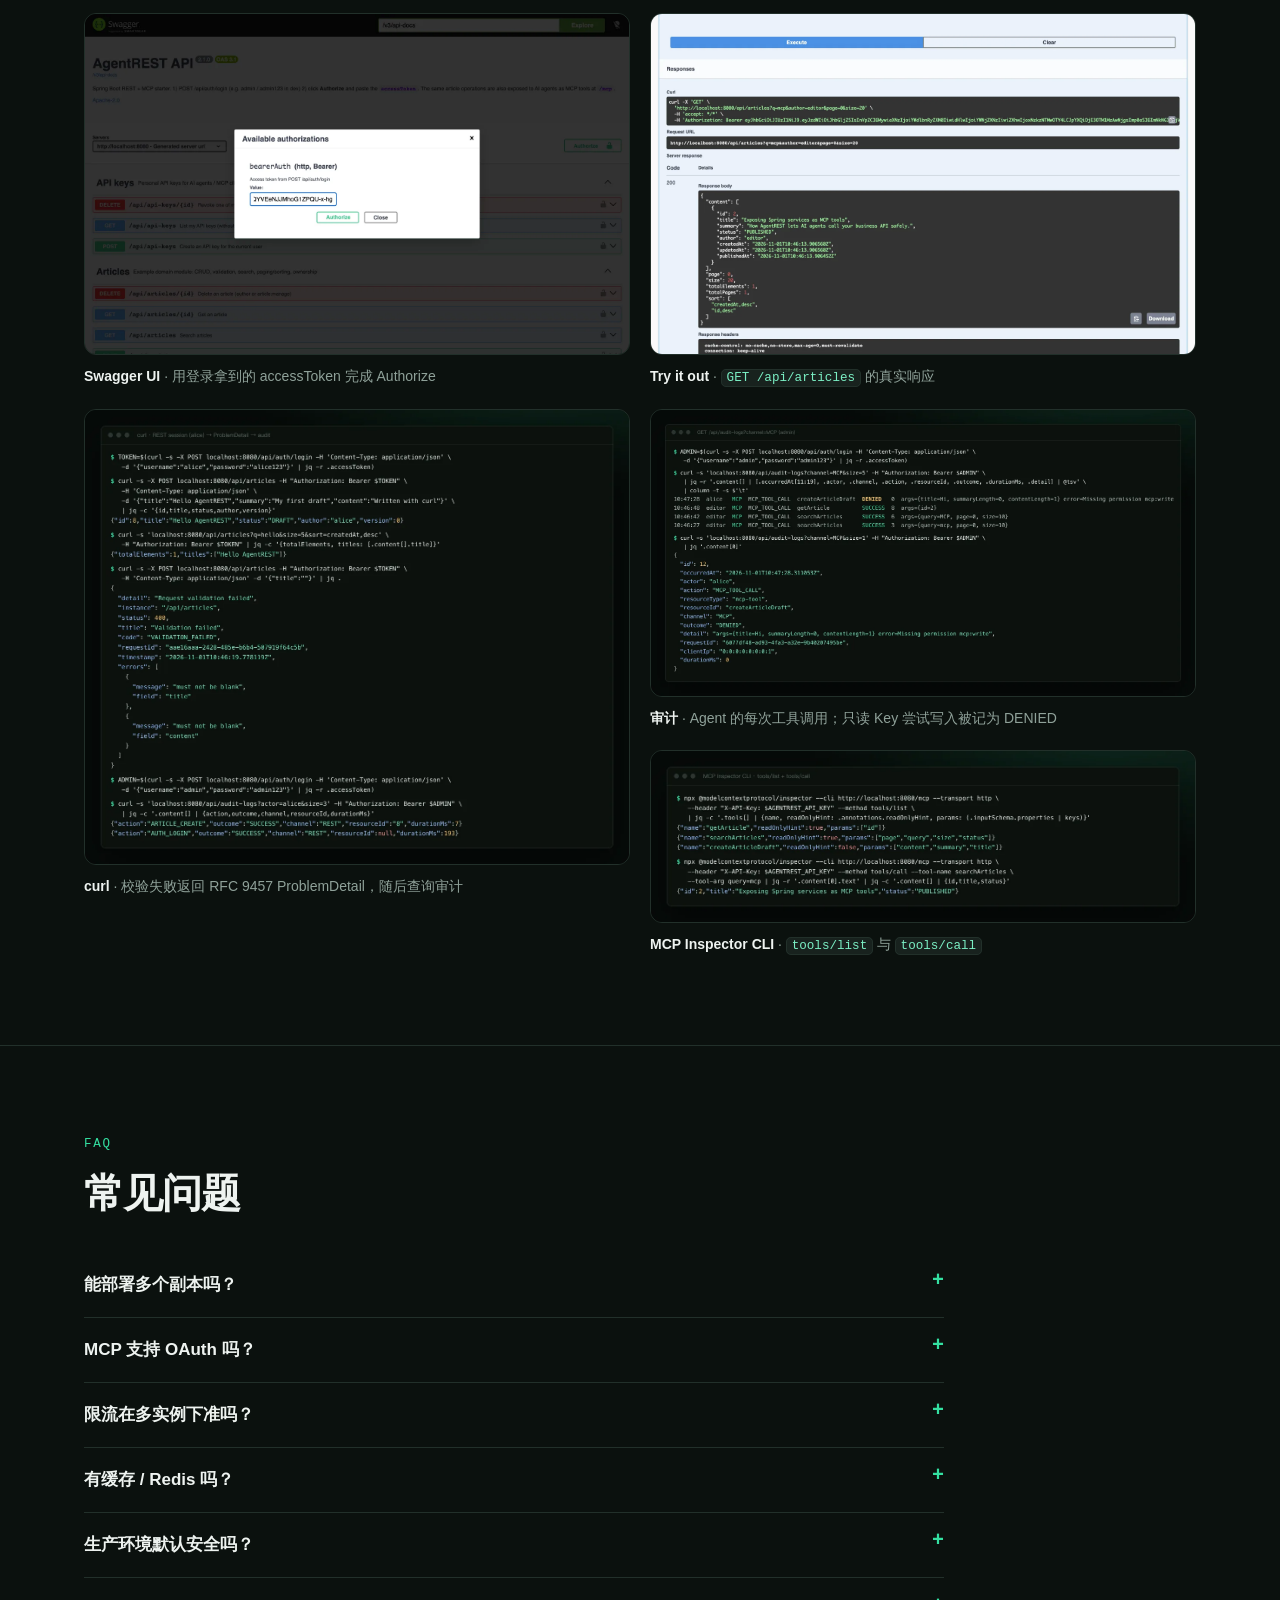
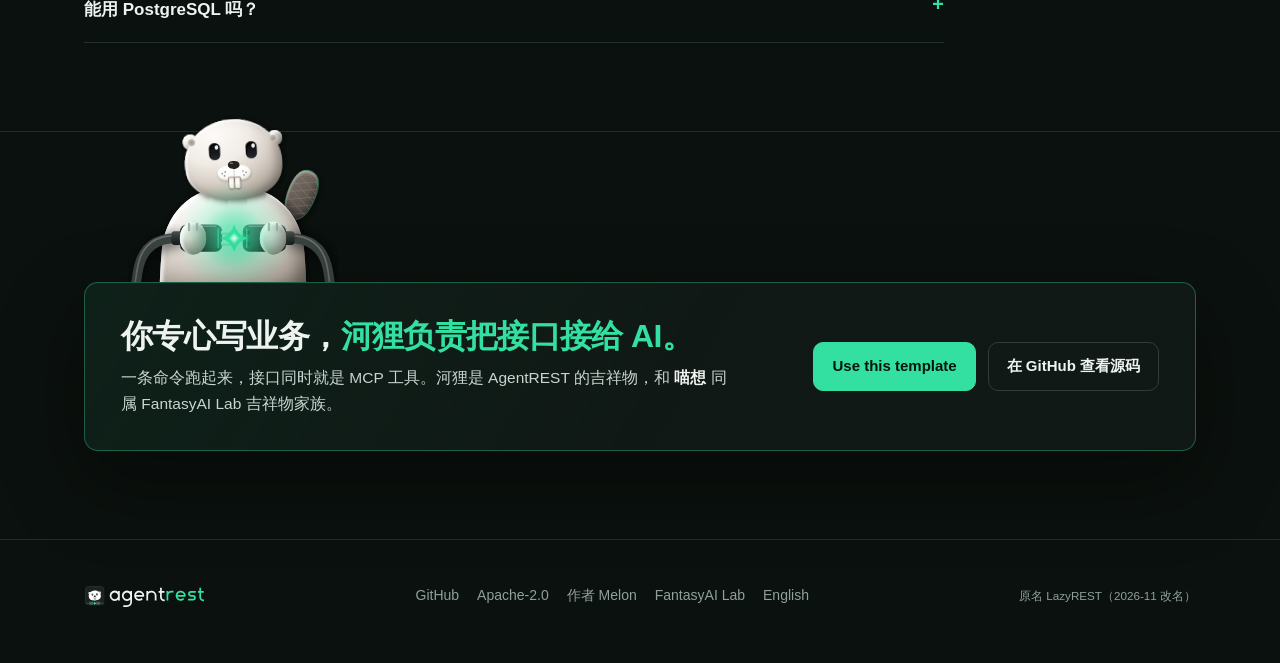
==== commit 7efcdf4c: "docs(screenshots): recapture curl, MCP Inspector, audit, Swagger UI and Claude Code against agentres" ====
--- a/website/index.html
+++ b/website/index.html
@@ -149,7 +149,7 @@
           </div>
         </div>
         <figure class="figure">
-          <img src="assets/claude-code-mcp.webp" width="1252" height="664" loading="lazy" alt="真实的 Claude Code 会话：调用 agentrest 的 searchArticles 和 getArticle 工具并给出总结" />
+          <img src="assets/claude-code-mcp.webp" width="1252" height="651" loading="lazy" alt="真实的 Claude Code 会话：调用 agentrest 的 searchArticles 和 getArticle 工具并给出总结" />
           <figcaption>真实的 <code>claude -p</code> 运行记录（stream-json 原文排版成终端样式，未改动内容）。Claude Desktop 可通过 <code>mcp-remote</code> 桥接，MCP Inspector CLI 也已验证。</figcaption>
         </figure>
       </div>
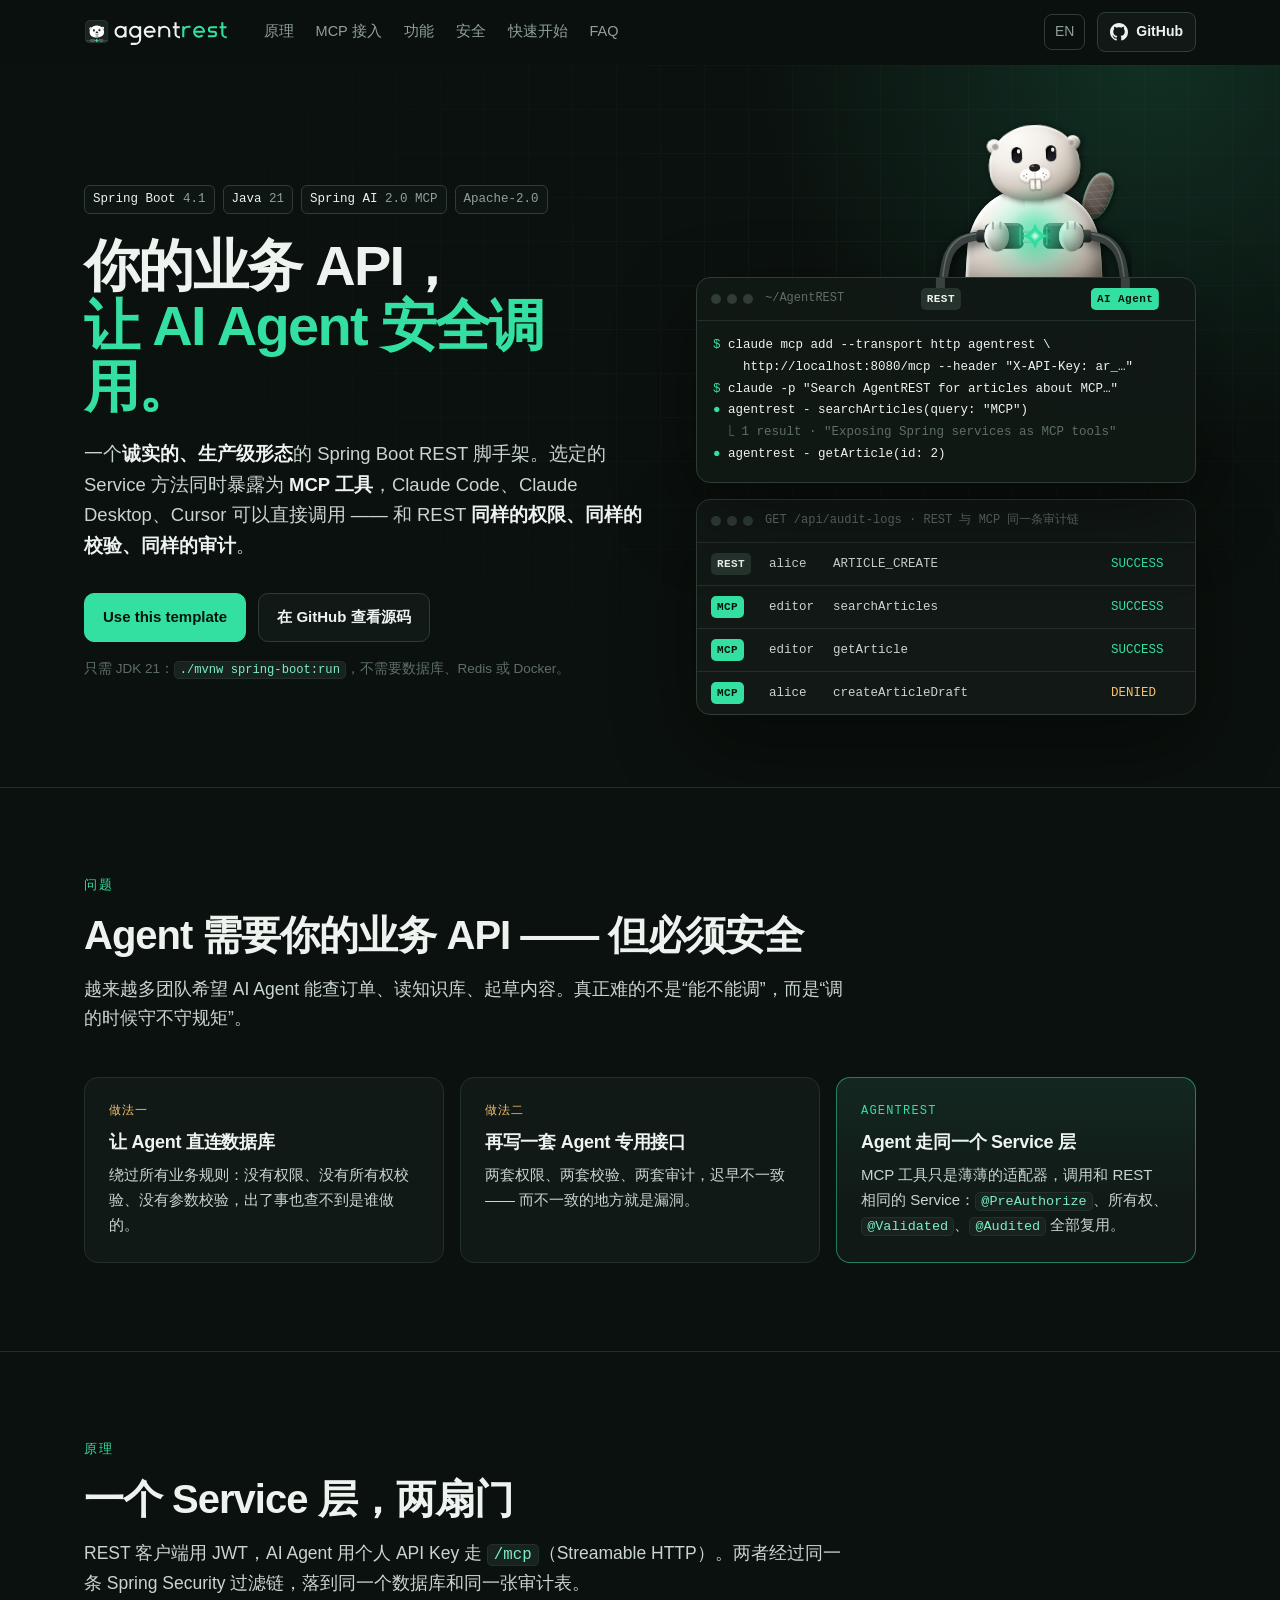
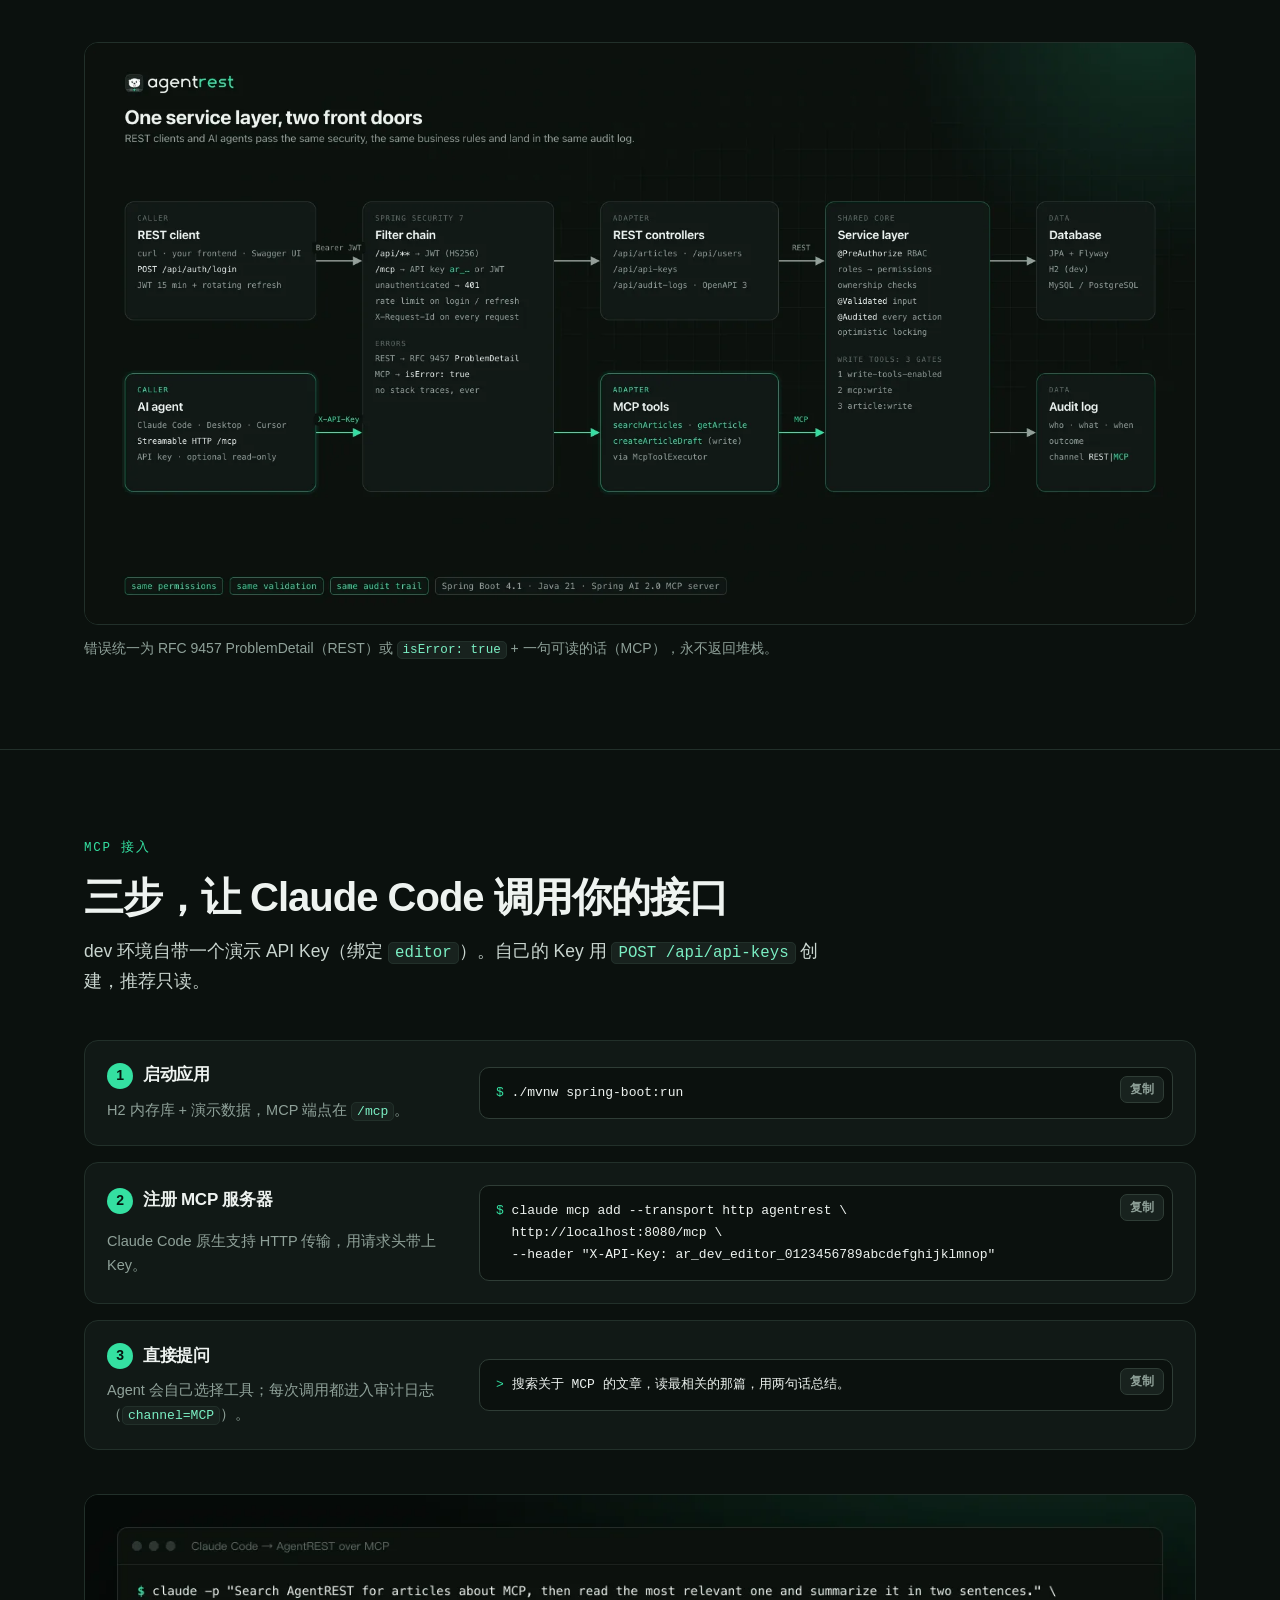
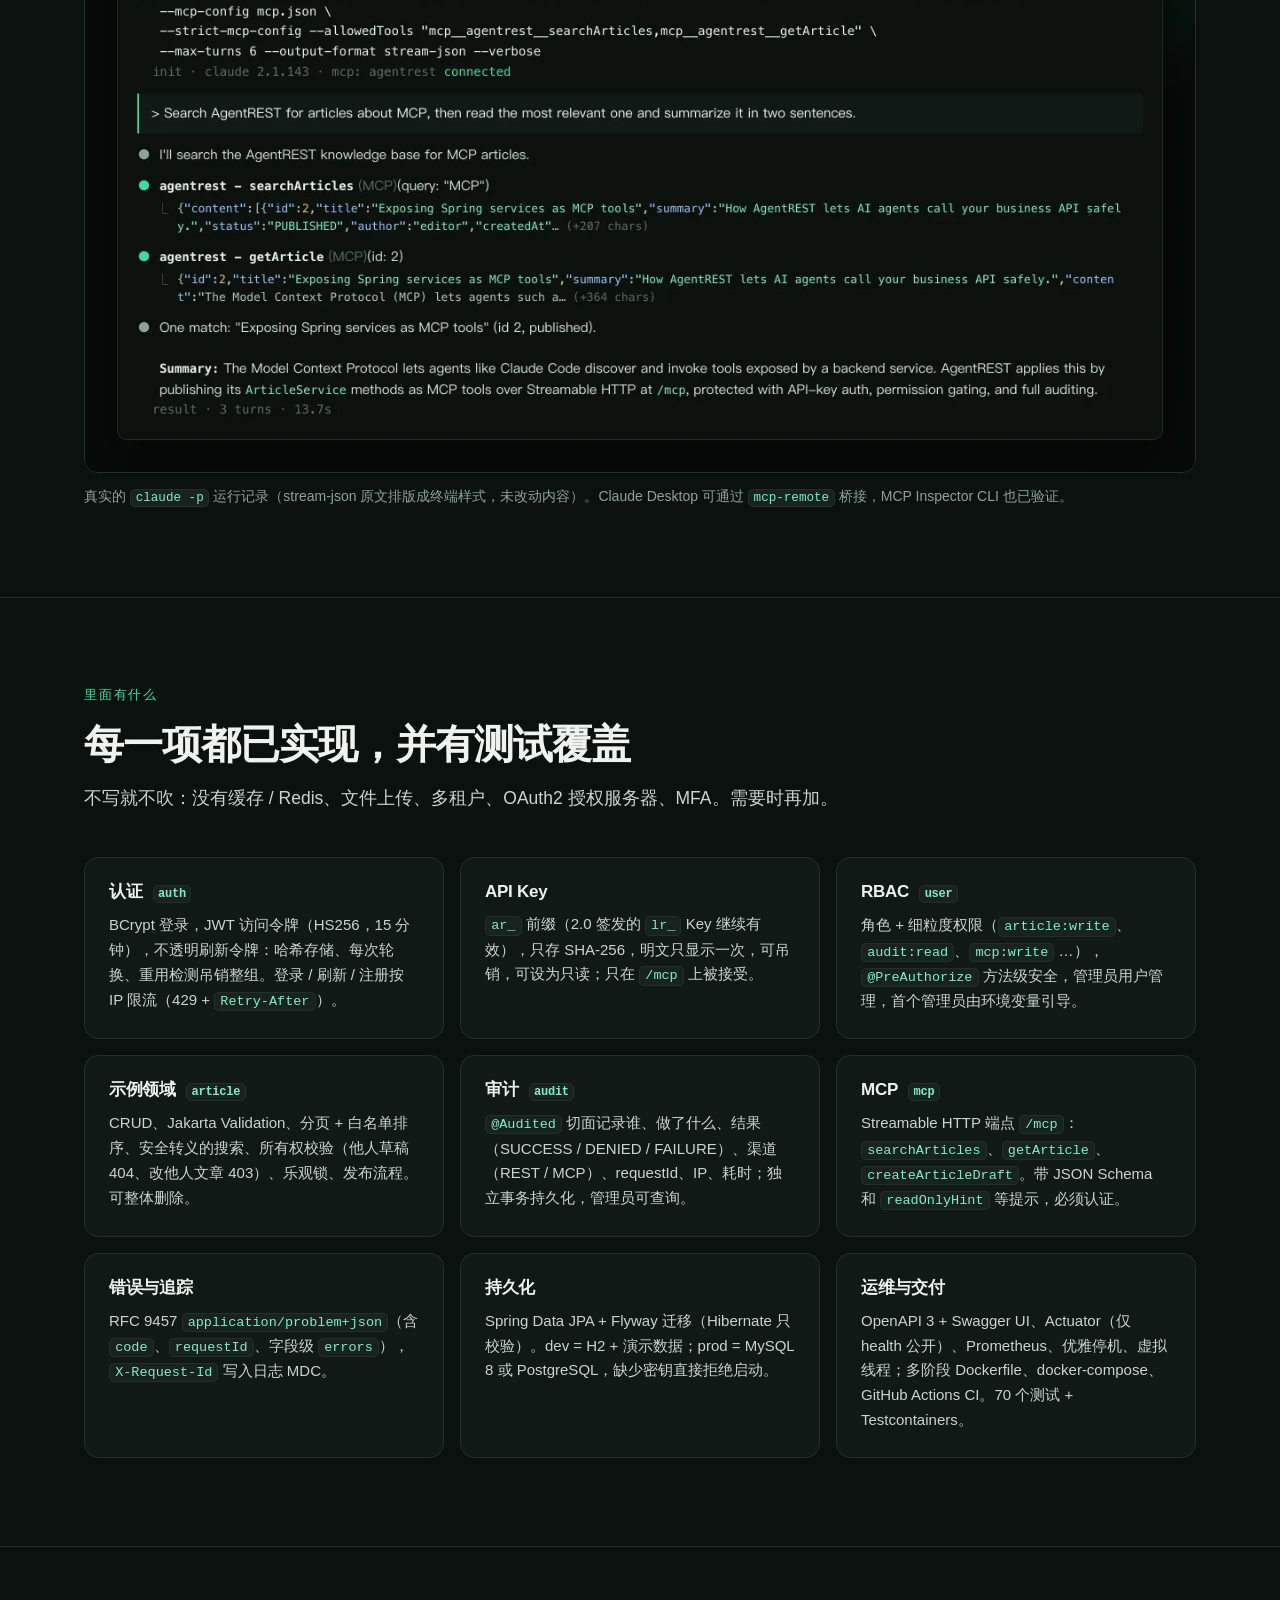
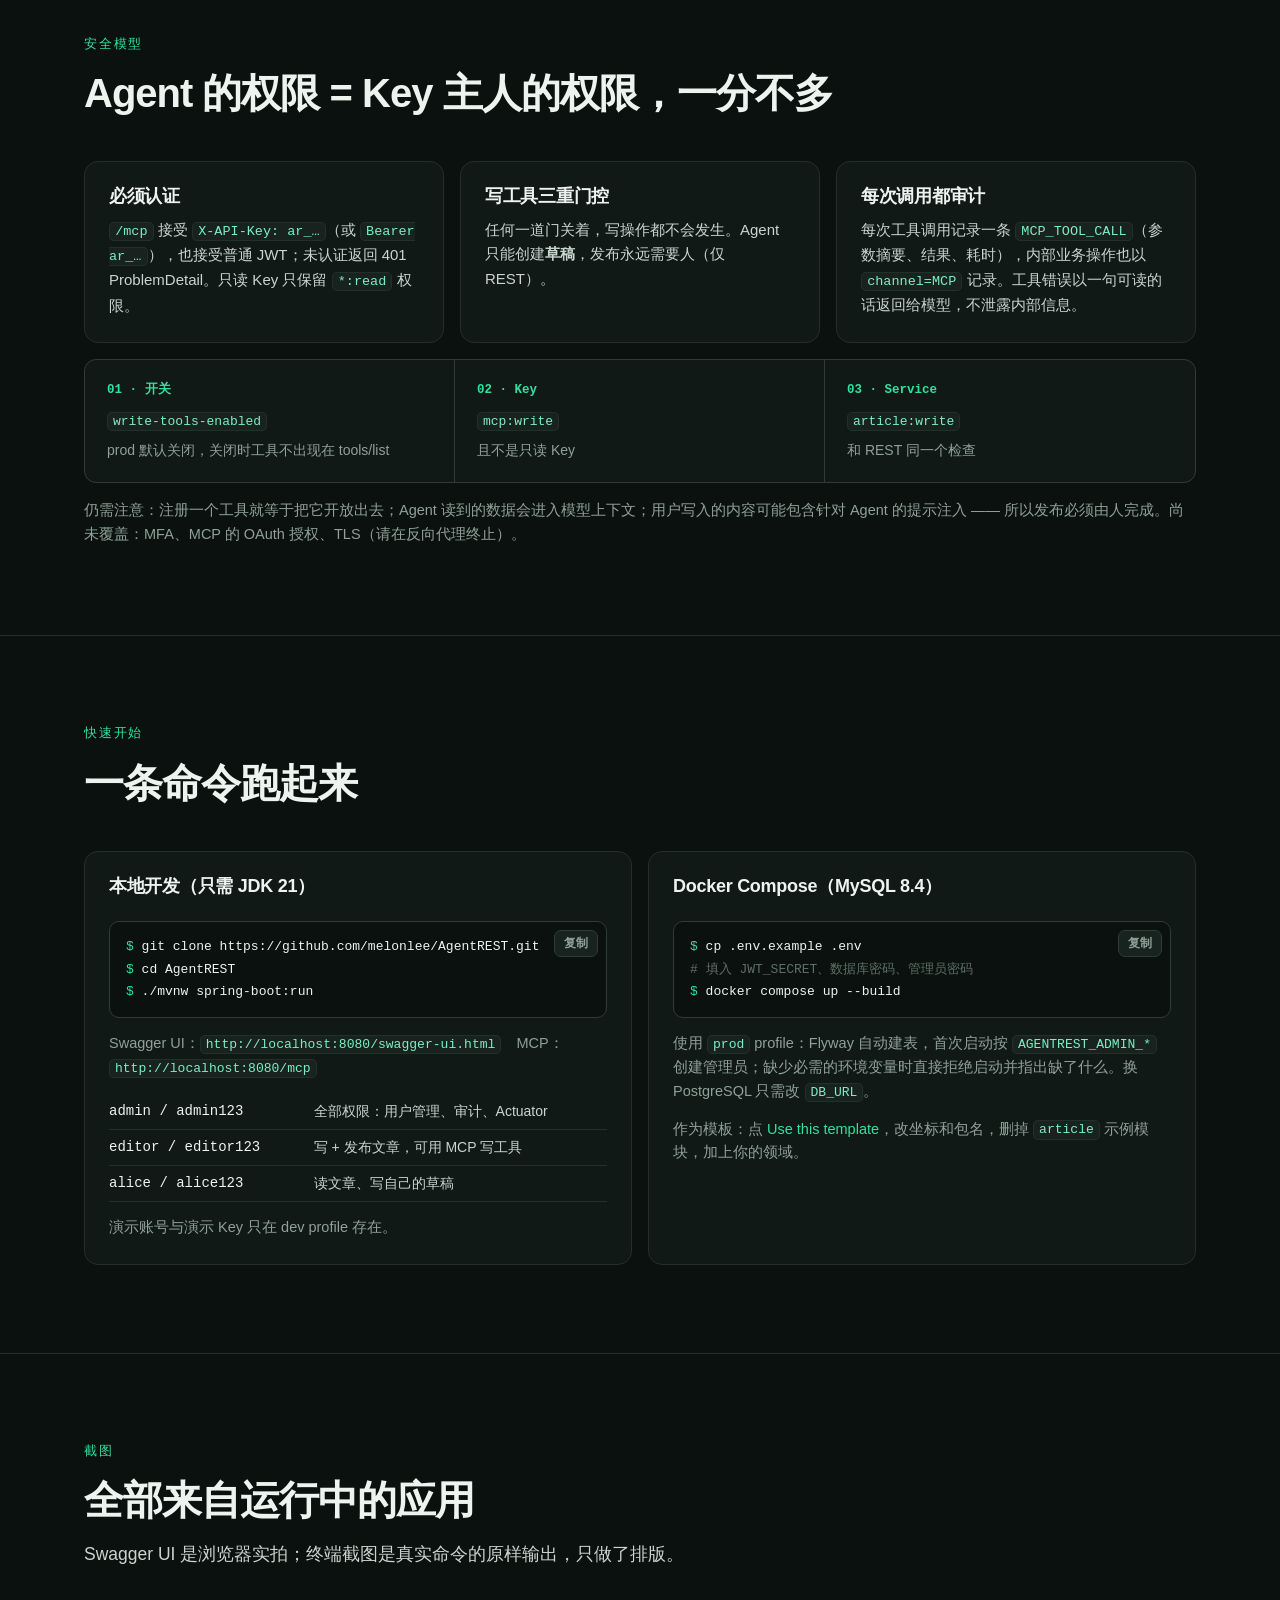
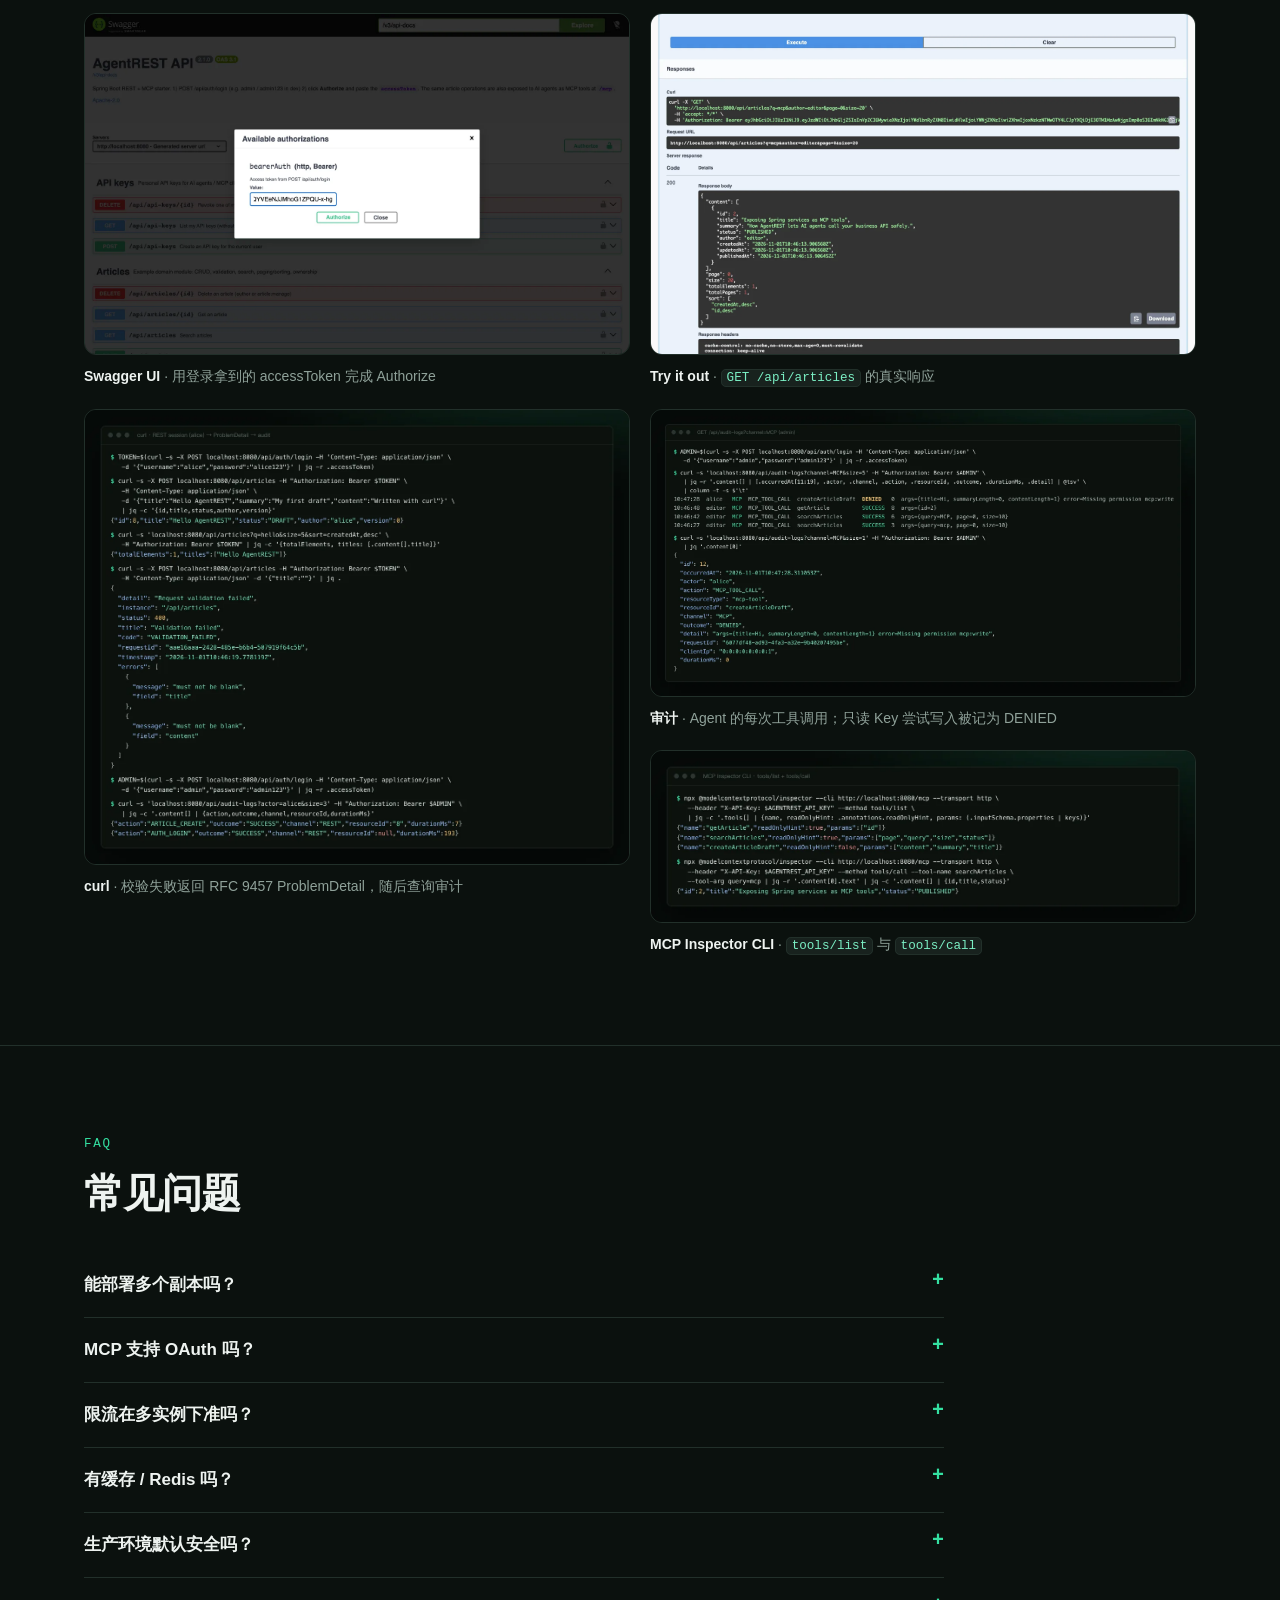
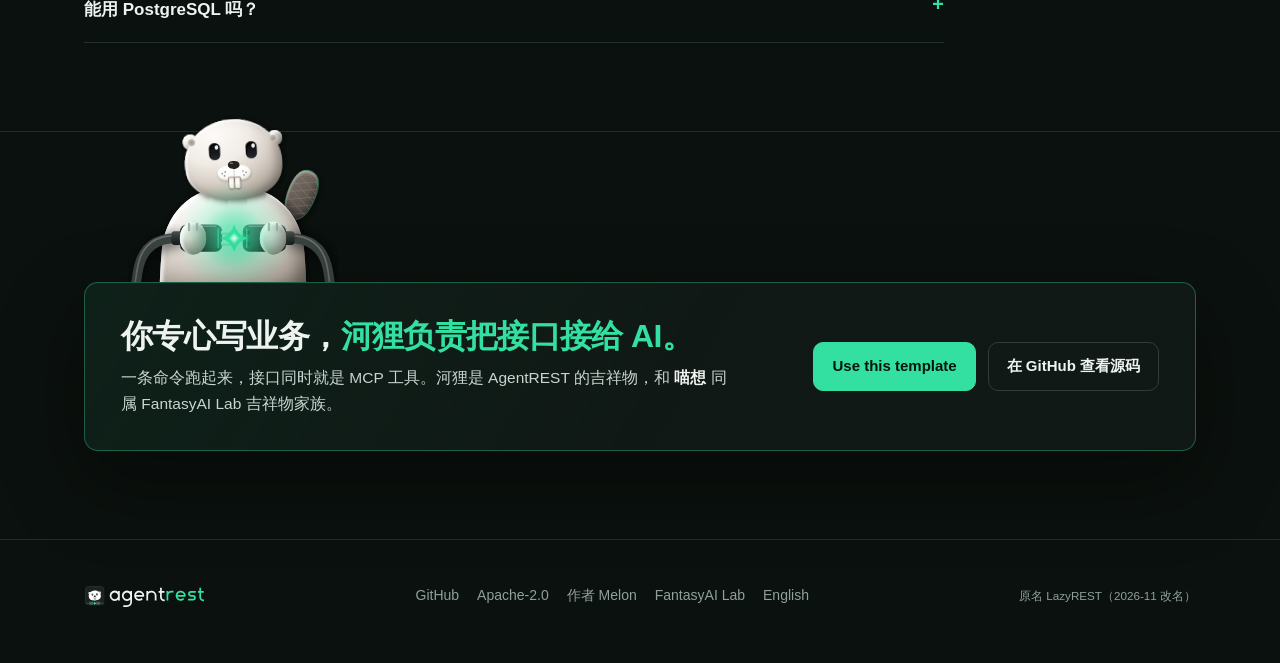
==== commit 200f17bc: "docs: correct the test count to 70 in READMEs, website and poster Co-Authored-By: Claude Opus 4.7 <n" ====
--- a/website/index.html
+++ b/website/index.html
@@ -169,7 +169,7 @@
           <div class="tile"><h3>MCP <code>mcp</code></h3><p>Streamable HTTP 端点 <code>/mcp</code>：<code>searchArticles</code>、<code>getArticle</code>、<code>createArticleDraft</code>。带 JSON Schema 和 <code>readOnlyHint</code> 等提示，必须认证。</p></div>
           <div class="tile"><h3>错误与追踪</h3><p>RFC 9457 <code>application/problem+json</code>（含 <code>code</code>、<code>requestId</code>、字段级 <code>errors</code>），<code>X-Request-Id</code> 写入日志 MDC。</p></div>
           <div class="tile"><h3>持久化</h3><p>Spring Data JPA + Flyway 迁移（Hibernate 只校验）。dev = H2 + 演示数据；prod = MySQL 8 或 PostgreSQL，缺少密钥直接拒绝启动。</p></div>
-          <div class="tile"><h3>运维与交付</h3><p>OpenAPI 3 + Swagger UI、Actuator（仅 health 公开）、Prometheus、优雅停机、虚拟线程；多阶段 Dockerfile、docker-compose、GitHub Actions CI。68 个测试 + Testcontainers。</p></div>
+          <div class="tile"><h3>运维与交付</h3><p>OpenAPI 3 + Swagger UI、Actuator（仅 health 公开）、Prometheus、优雅停机、虚拟线程；多阶段 Dockerfile、docker-compose、GitHub Actions CI。70 个测试 + Testcontainers。</p></div>
         </div>
       </div>
     </section>
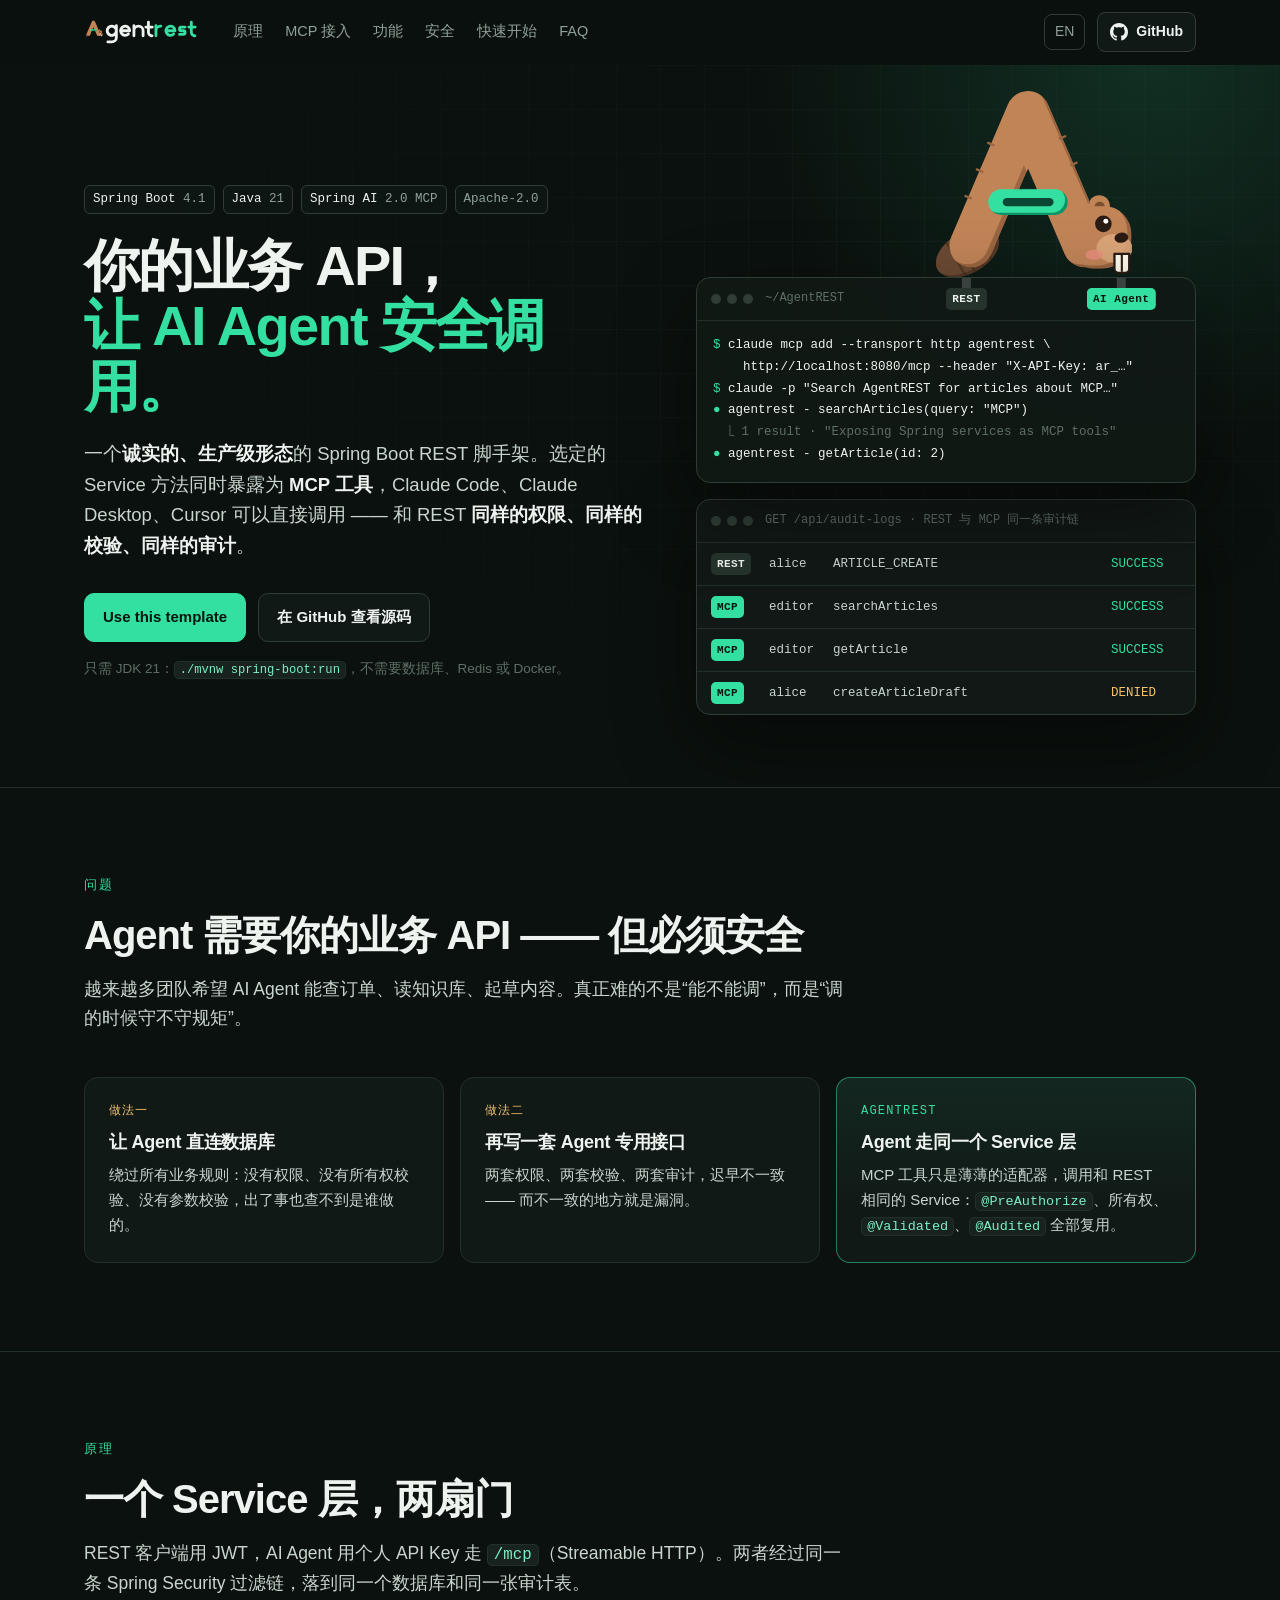
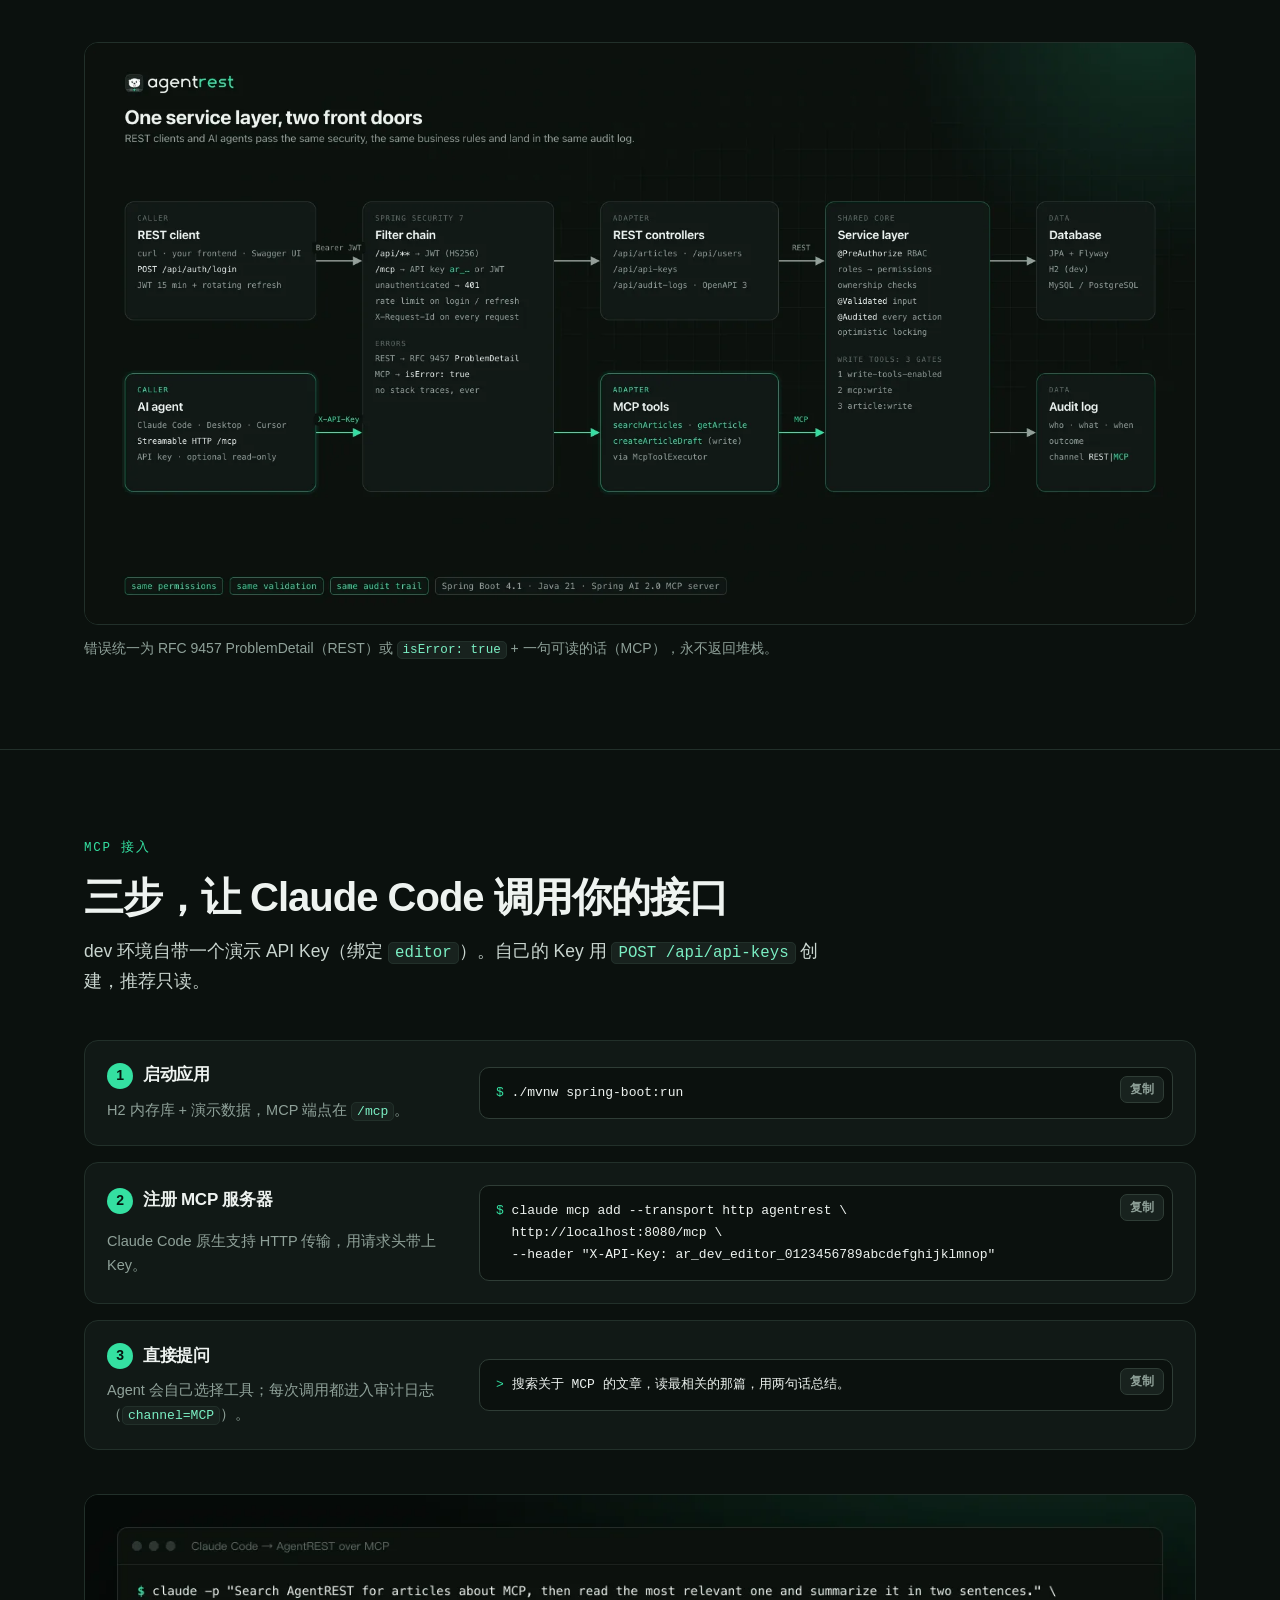
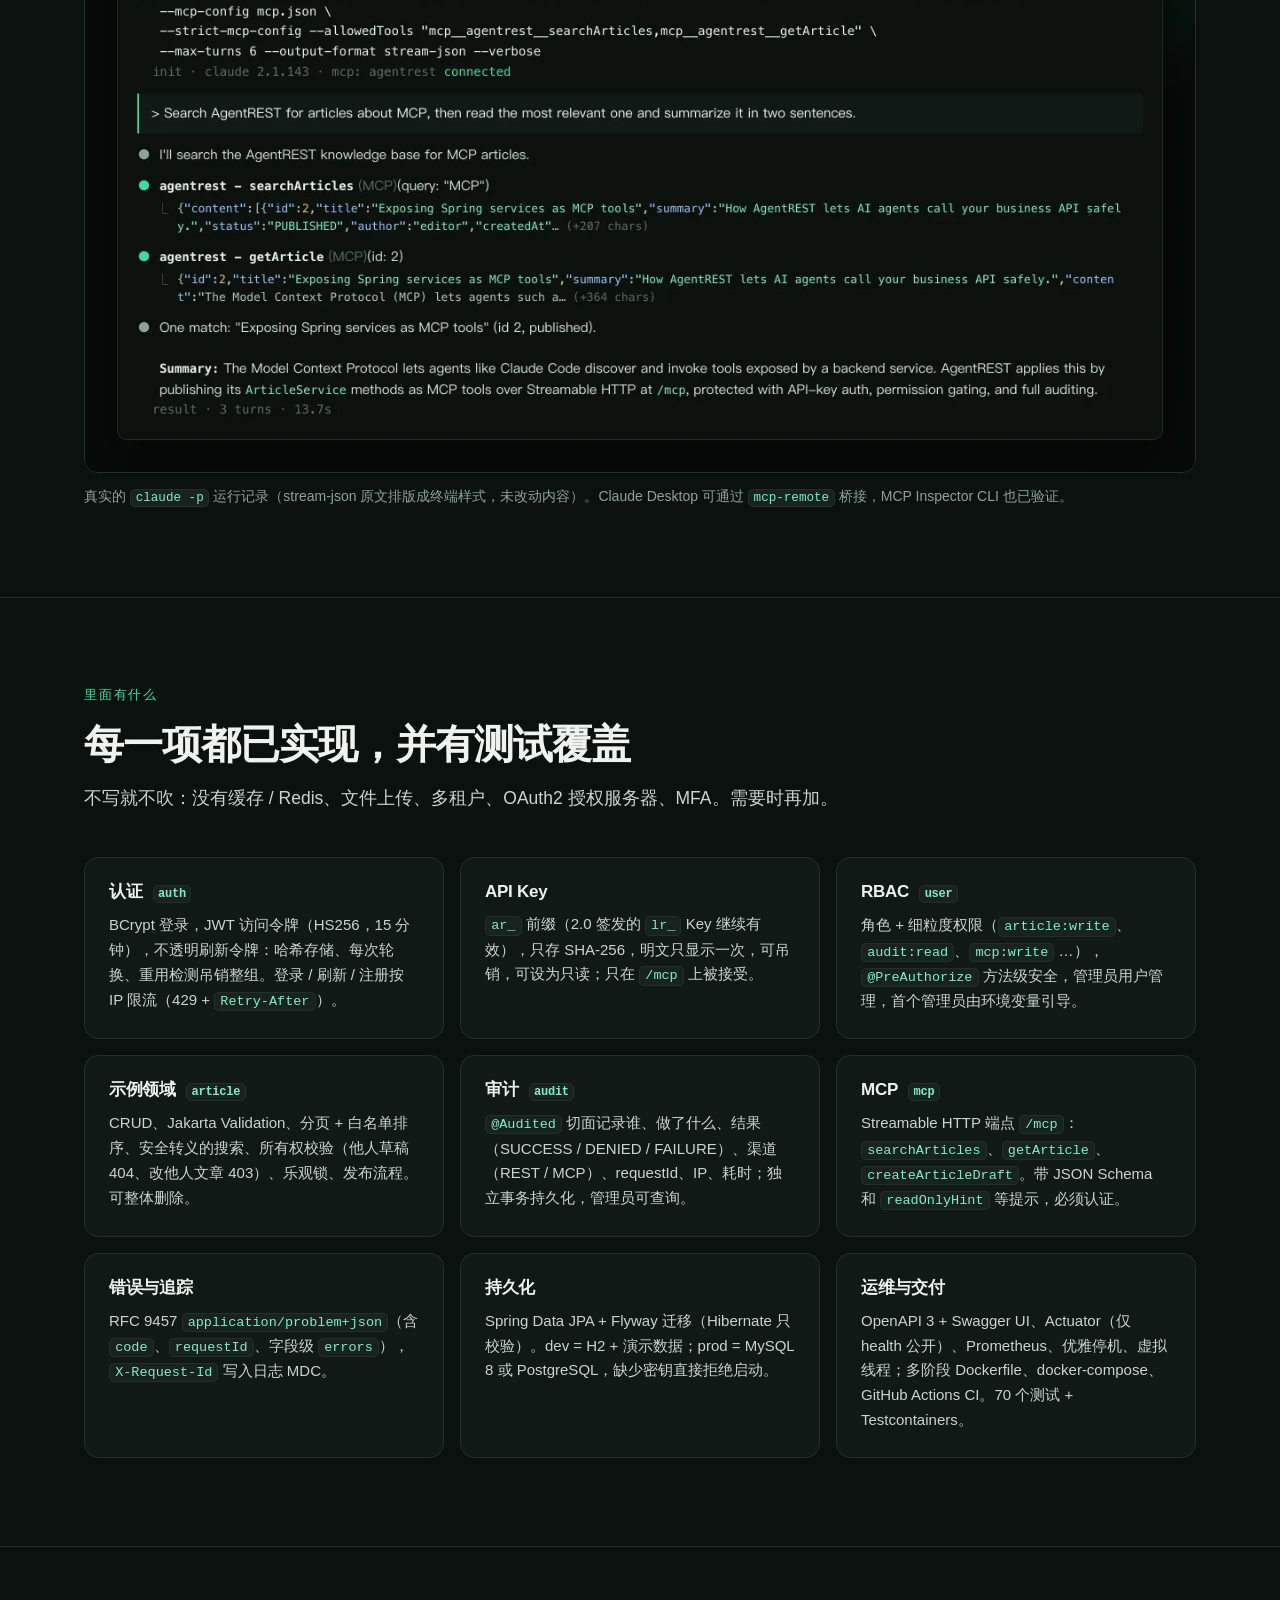
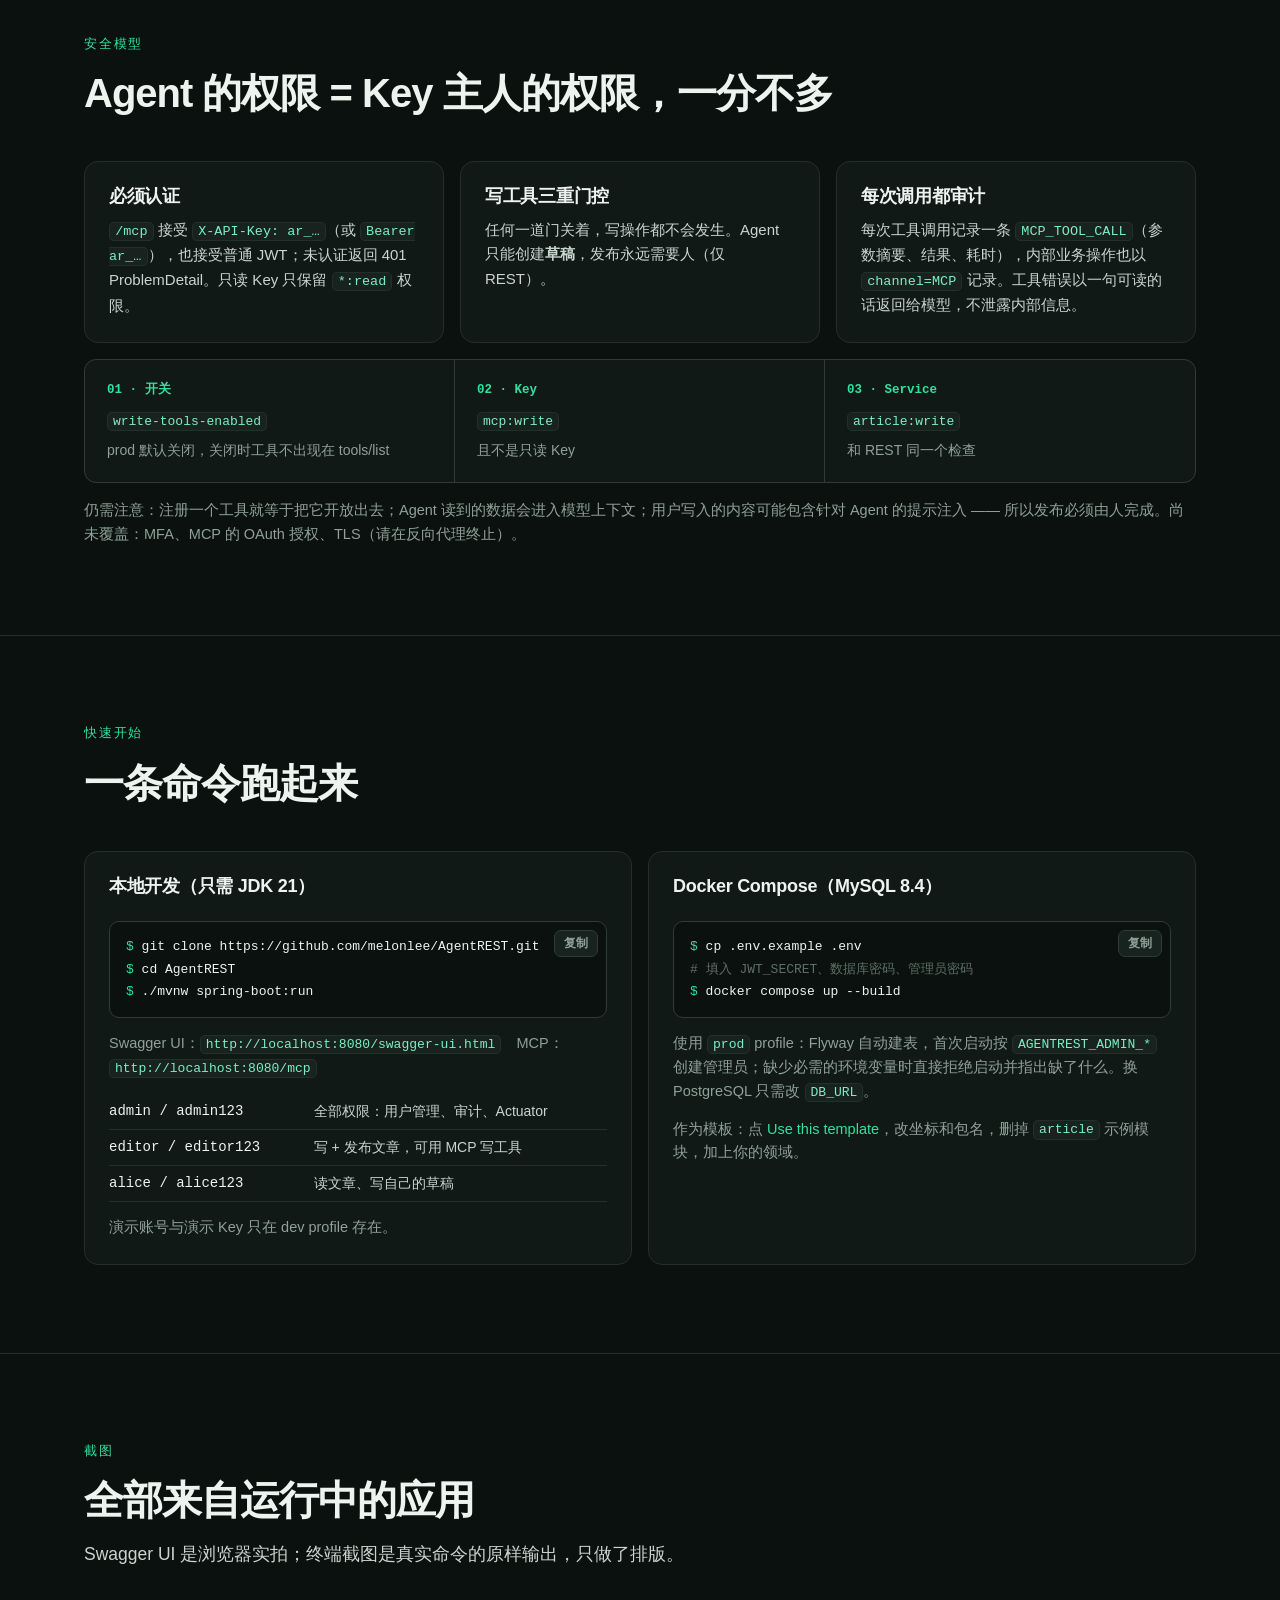
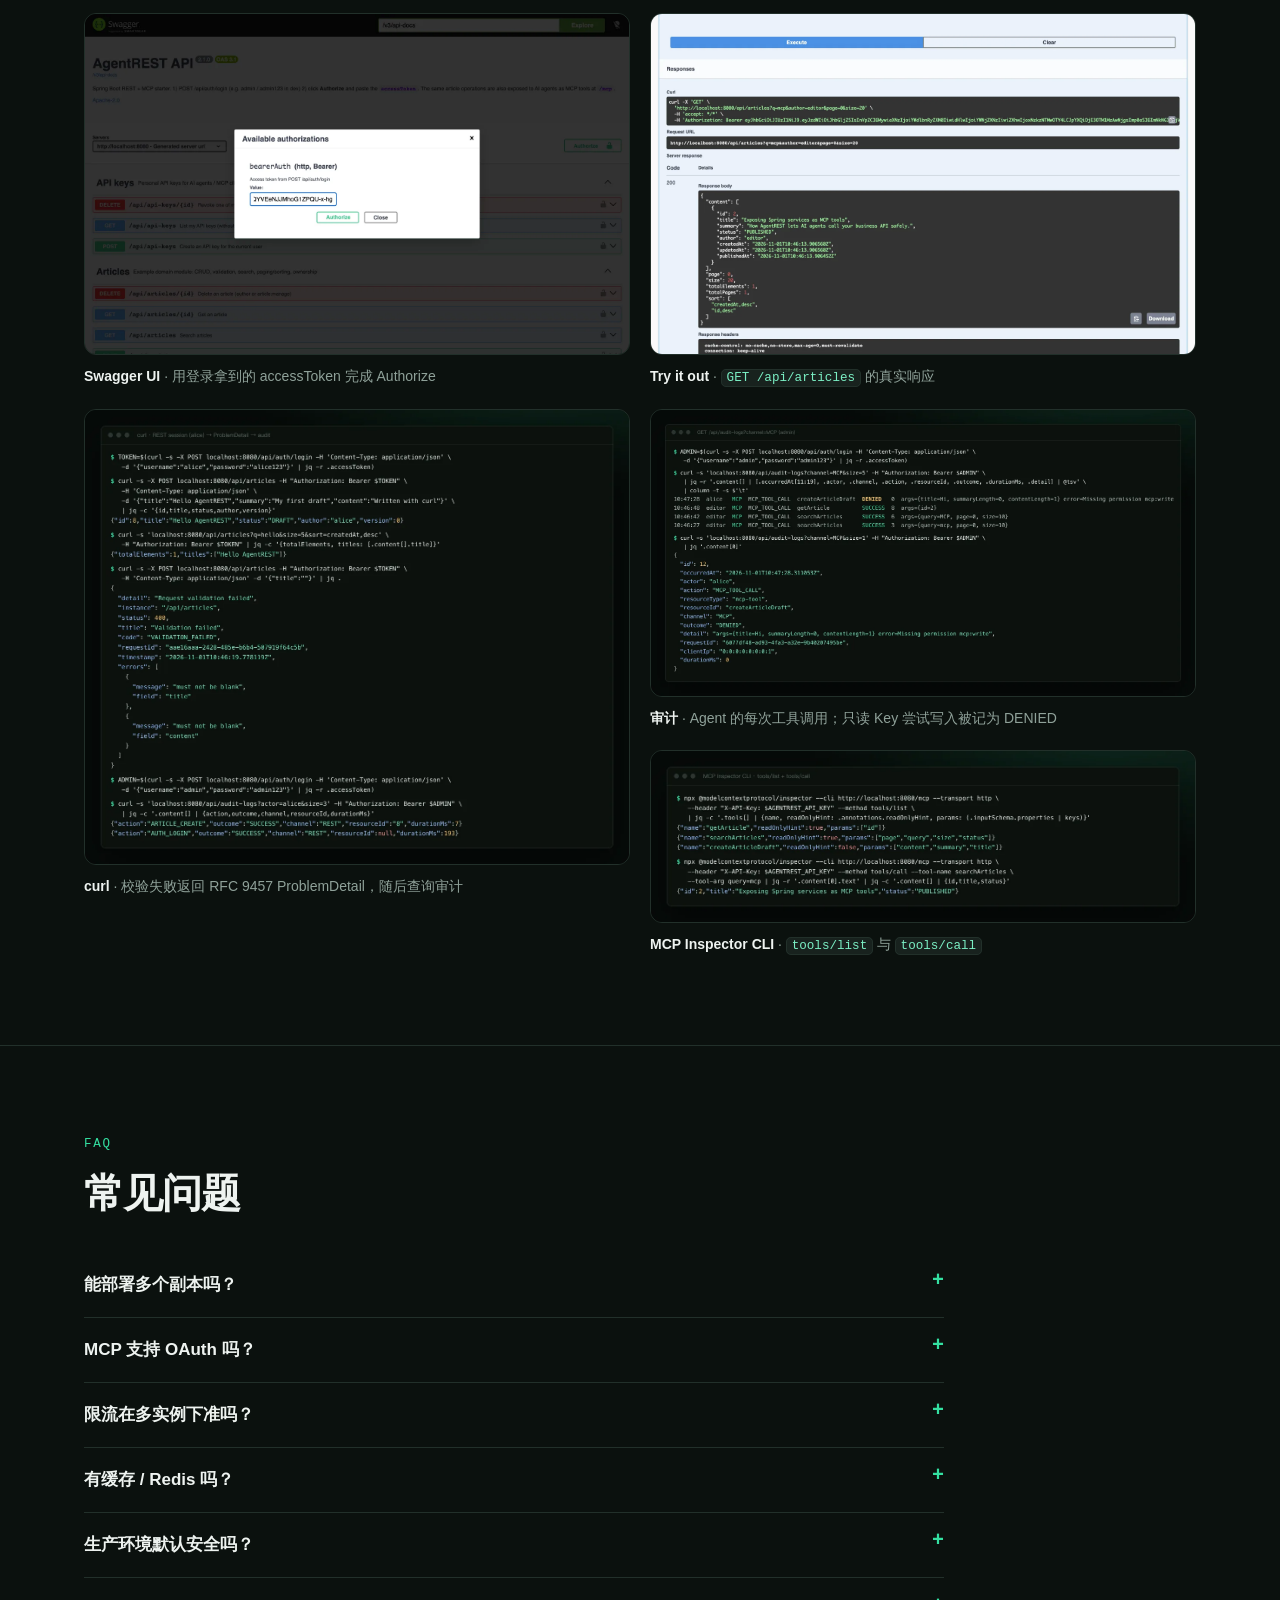
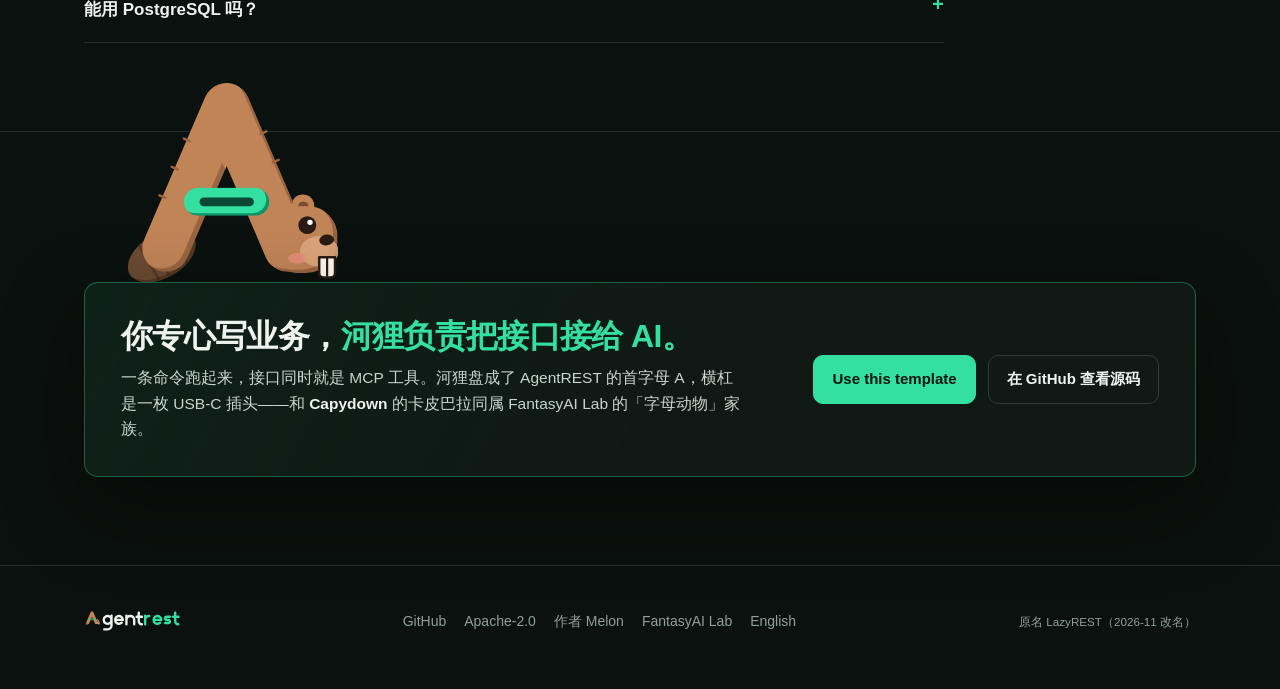
==== commit c89d3e7d: "feat(brand): redraw the beaver as a capital A with a USB-C crossbar The mascot joins the FantasyAI L" ====
--- a/website/index.html
+++ b/website/index.html
@@ -75,7 +75,7 @@
         </div>
         <div class="hero-stack">
           <div class="peek">
-          <img class="beaver" src="assets/agentrest-beaver.svg" width="824" height="824" alt="AgentREST 吉祥物河狸" />
+          <img class="beaver" src="assets/agentrest-beaver.svg" width="849" height="805" alt="AgentREST 吉祥物河狸" />
           <div class="card term">
             <div class="card-head"><span class="dots"><i></i><i></i><i></i></span><span class="sockets" aria-hidden="true"><span class="tag rest">REST</span><span class="tag mcp">AI Agent</span></span><span>~/AgentREST</span></div>
 <pre><span class="p">$</span> claude mcp add --transport http agentrest \
@@ -254,11 +254,11 @@
     <section class="closing" aria-label="收尾">
       <div class="wrap">
         <div class="peek">
-          <img class="beaver" src="assets/agentrest-beaver.svg" width="824" height="824" alt="" loading="lazy" />
+          <img class="beaver" src="assets/agentrest-beaver.svg" width="849" height="805" alt="" loading="lazy" />
           <div class="card closing-card">
             <div>
               <h2>你专心写业务，<em>河狸负责把接口接给 AI。</em></h2>
-              <p>一条命令跑起来，接口同时就是 MCP 工具。河狸是 AgentREST 的吉祥物，和 <b>喵想</b> 同属 FantasyAI Lab 吉祥物家族。</p>
+              <p>一条命令跑起来，接口同时就是 MCP 工具。河狸盘成了 AgentREST 的首字母 A，横杠是一枚 USB-C 插头——和 <b>Capydown</b> 的卡皮巴拉同属 FantasyAI Lab 的「字母动物」家族。</p>
             </div>
             <div class="cta">
               <a class="btn primary" href="https://github.com/melonlee/AgentREST/generate">Use this template</a>
--- a/website/assets/site.css
+++ b/website/assets/site.css
@@ -210,18 +210,19 @@
   .step .code { grid-column: 1; grid-row: auto; }
 }
 
-/* beaver mascot: rises from behind a card, joining two plugs; its cables run down into the card below */
+/* beaver mascot: the letter-animal A rises from behind a card, its paddle tail and its buck-toothed
+   head standing on the card's top edge */
 .peek { position: relative; min-width: 0; }
 .peek { --bw: 196px; --br: 64px; }
 .peek > .beaver { position: absolute; bottom: 100%; right: var(--br); width: var(--bw); height: auto; pointer-events: none; animation: rise .9s cubic-bezier(.2,.8,.2,1) .25s both; }
 .peek > .card { position: relative; z-index: 1; }
 .hero-stack { padding-top: 128px; }
-/* Hero: the beaver's two cables end at the card's top edge (at 3% / 97% of the figure width) and
-   continue into two "sockets" in the card header - REST on one side, AI agent (MCP) on the other. */
+/* Hero: the A's two feet land on the card's top edge (at 16% / 95% of the figure width), each over a
+   "socket" in the card header - REST under one, AI agent (MCP) under the other. */
 .sockets { position: absolute; top: 0; right: var(--br); width: var(--bw); height: 0; }
 .sockets .tag { position: absolute; top: 10px; transform: translateX(-50%); white-space: nowrap; animation: plug-in .4s ease-out 1s both; }
-.sockets .tag:first-child { left: 3%; }
-.sockets .tag:last-child { left: 97%; }
+.sockets .tag:first-child { left: 16%; }
+.sockets .tag:last-child { left: 95%; }
 .sockets .tag::before { content: ""; position: absolute; left: 50%; bottom: 100%; width: 9px; height: 11px; margin-left: -4.5px; background: #3a4240; }
 @keyframes plug-in { from { opacity: 0; } }
 @keyframes rise { from { transform: translateY(40%); } }
